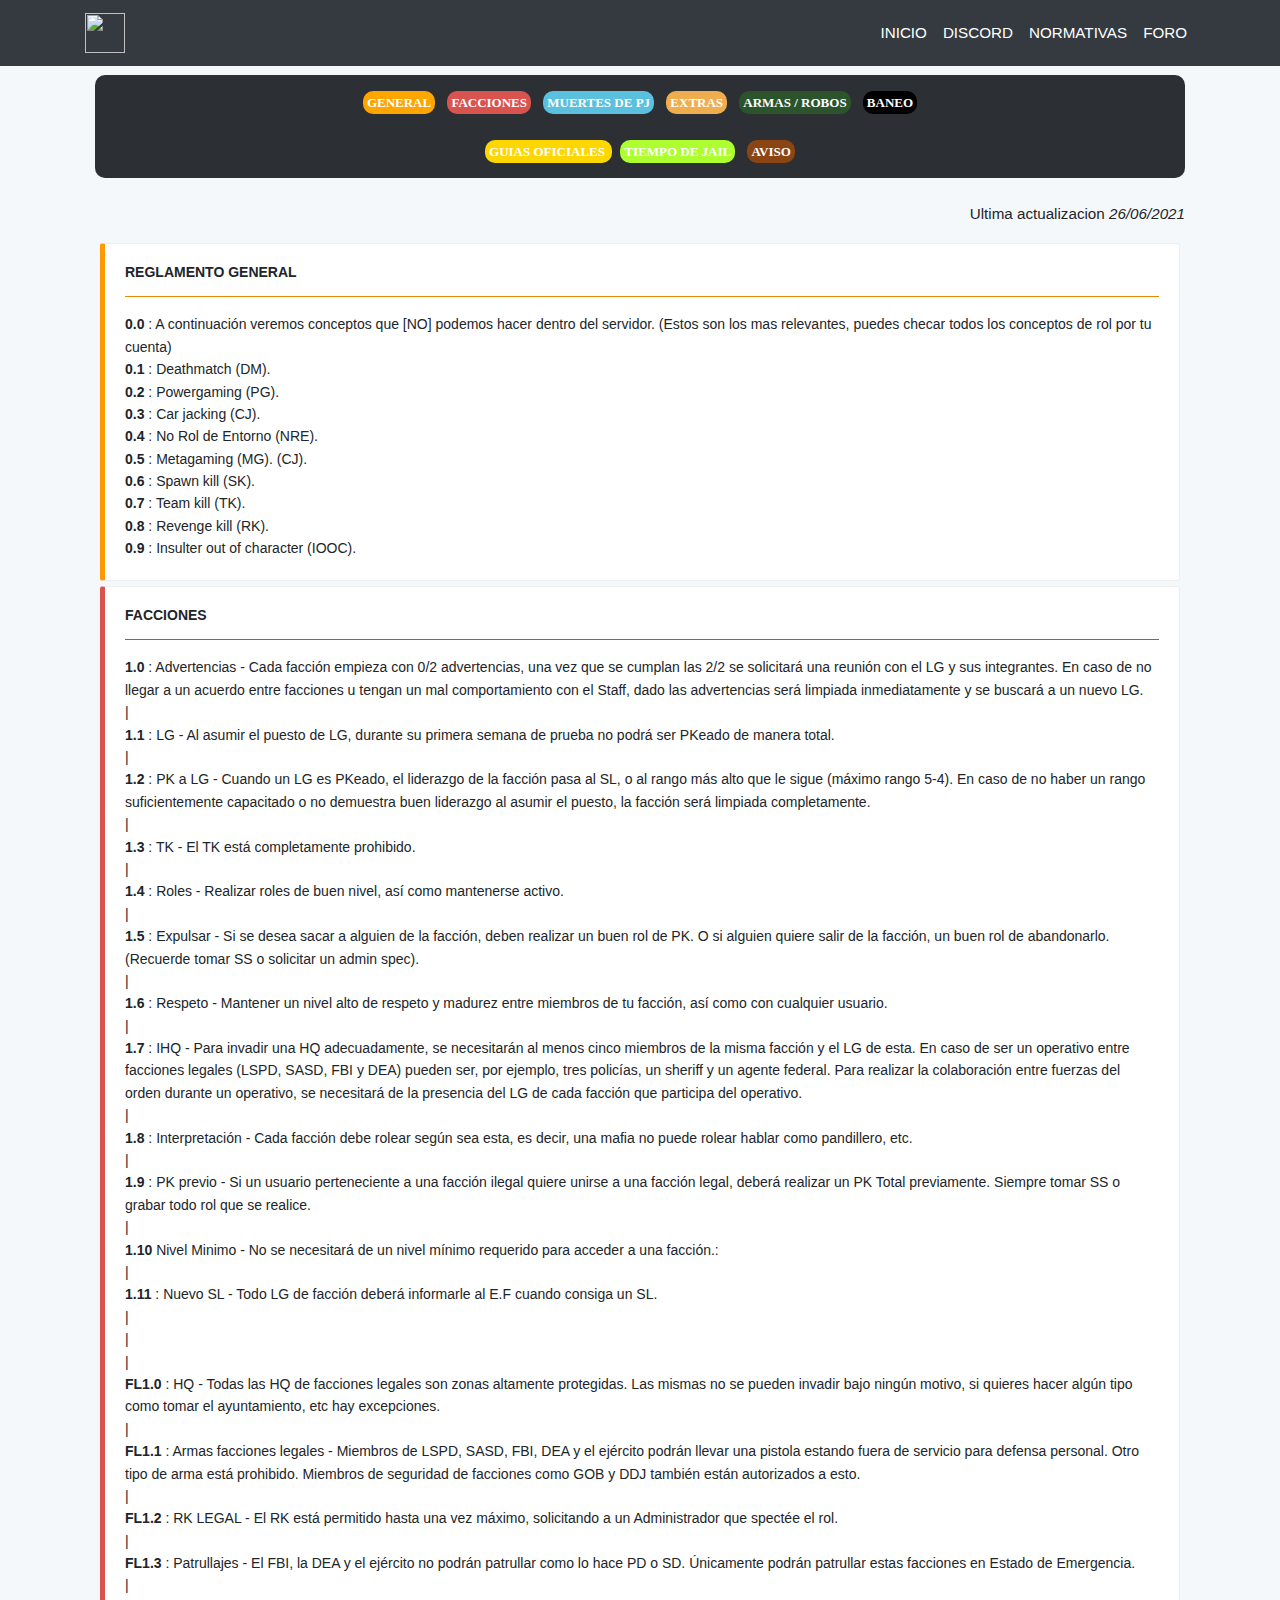
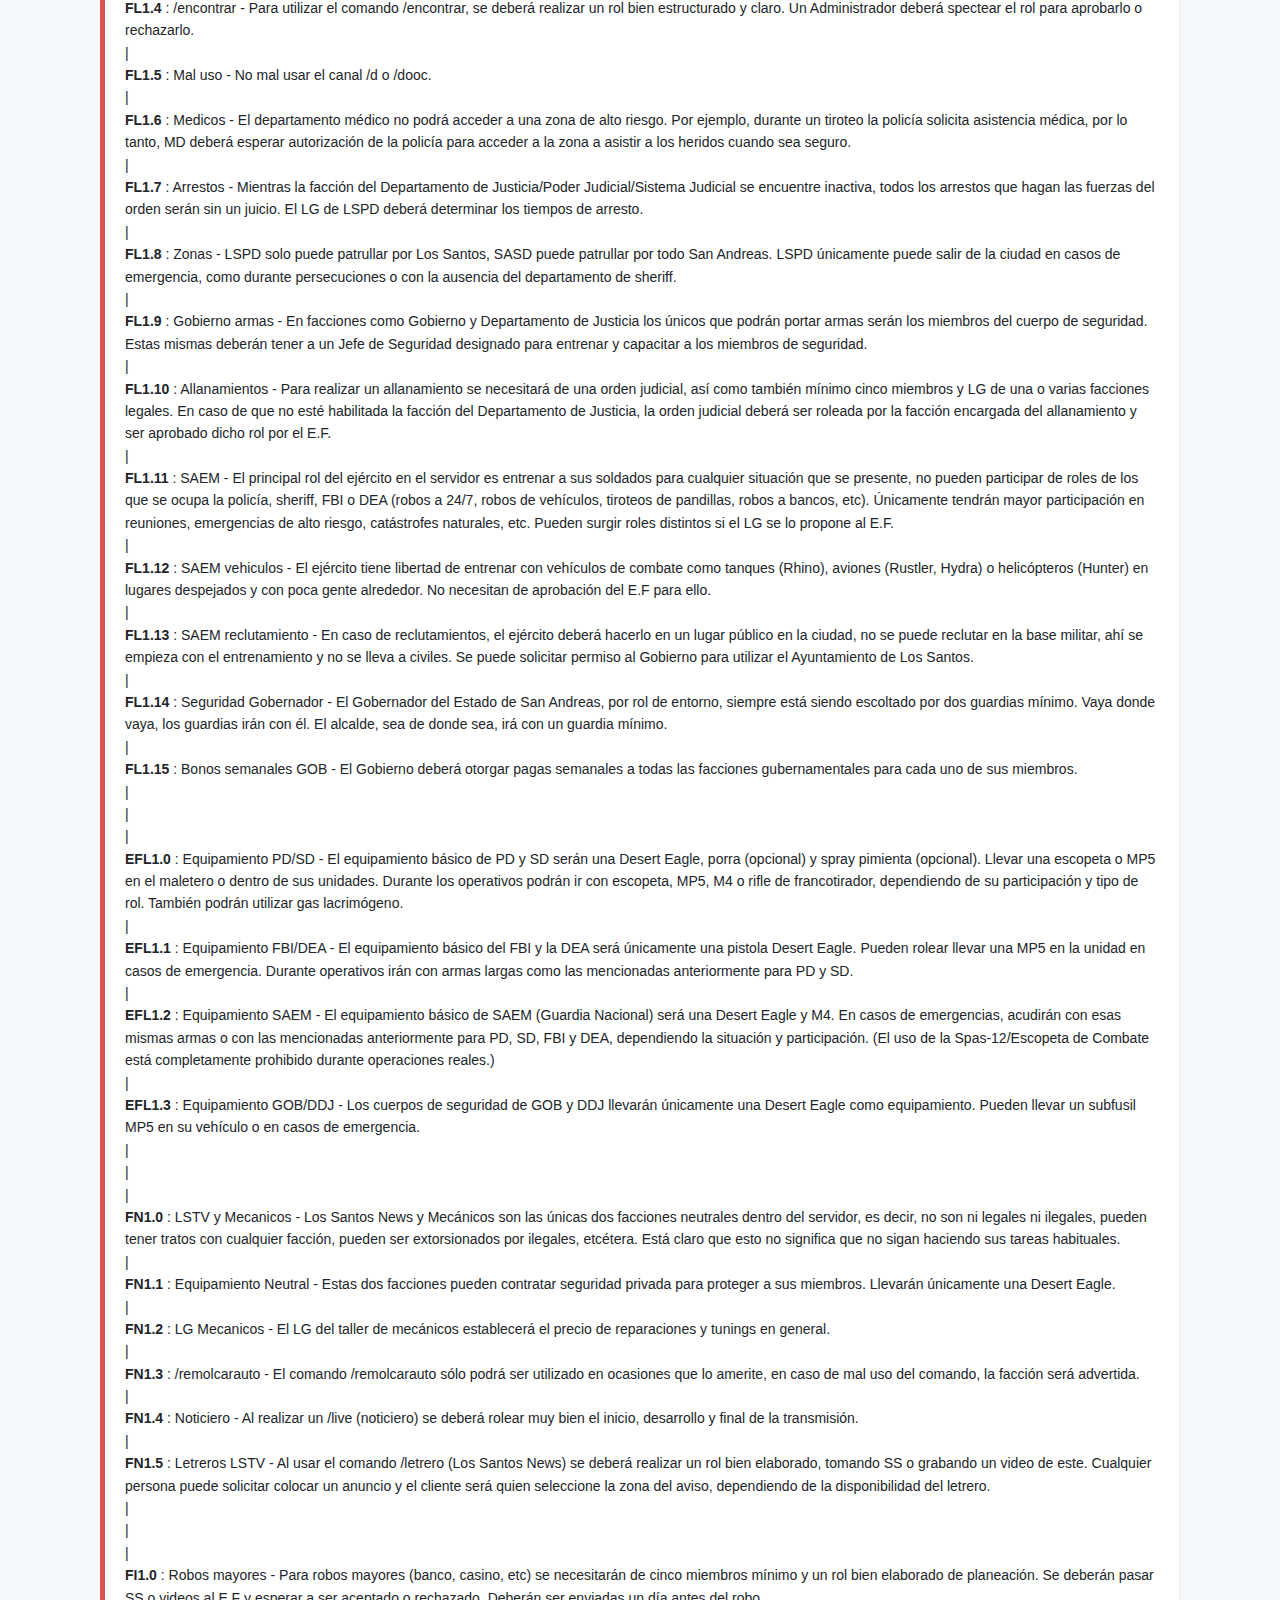
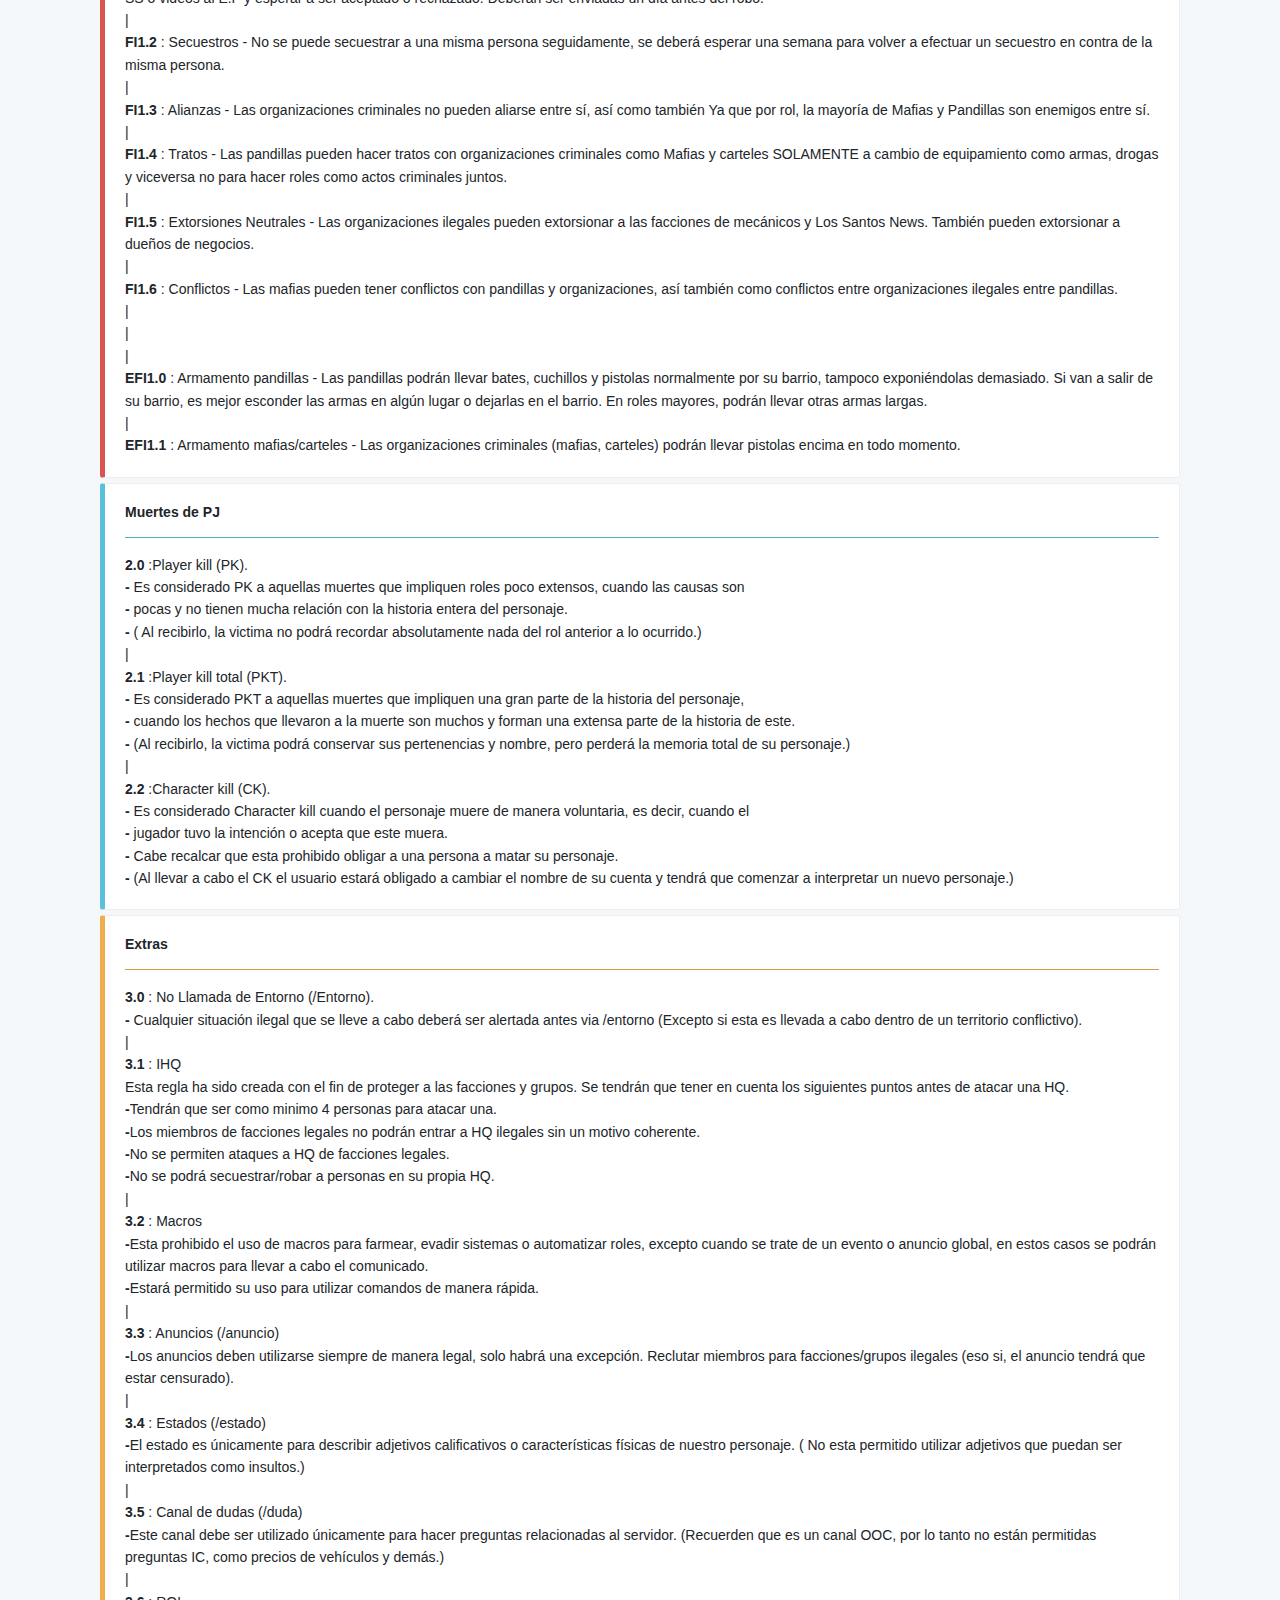
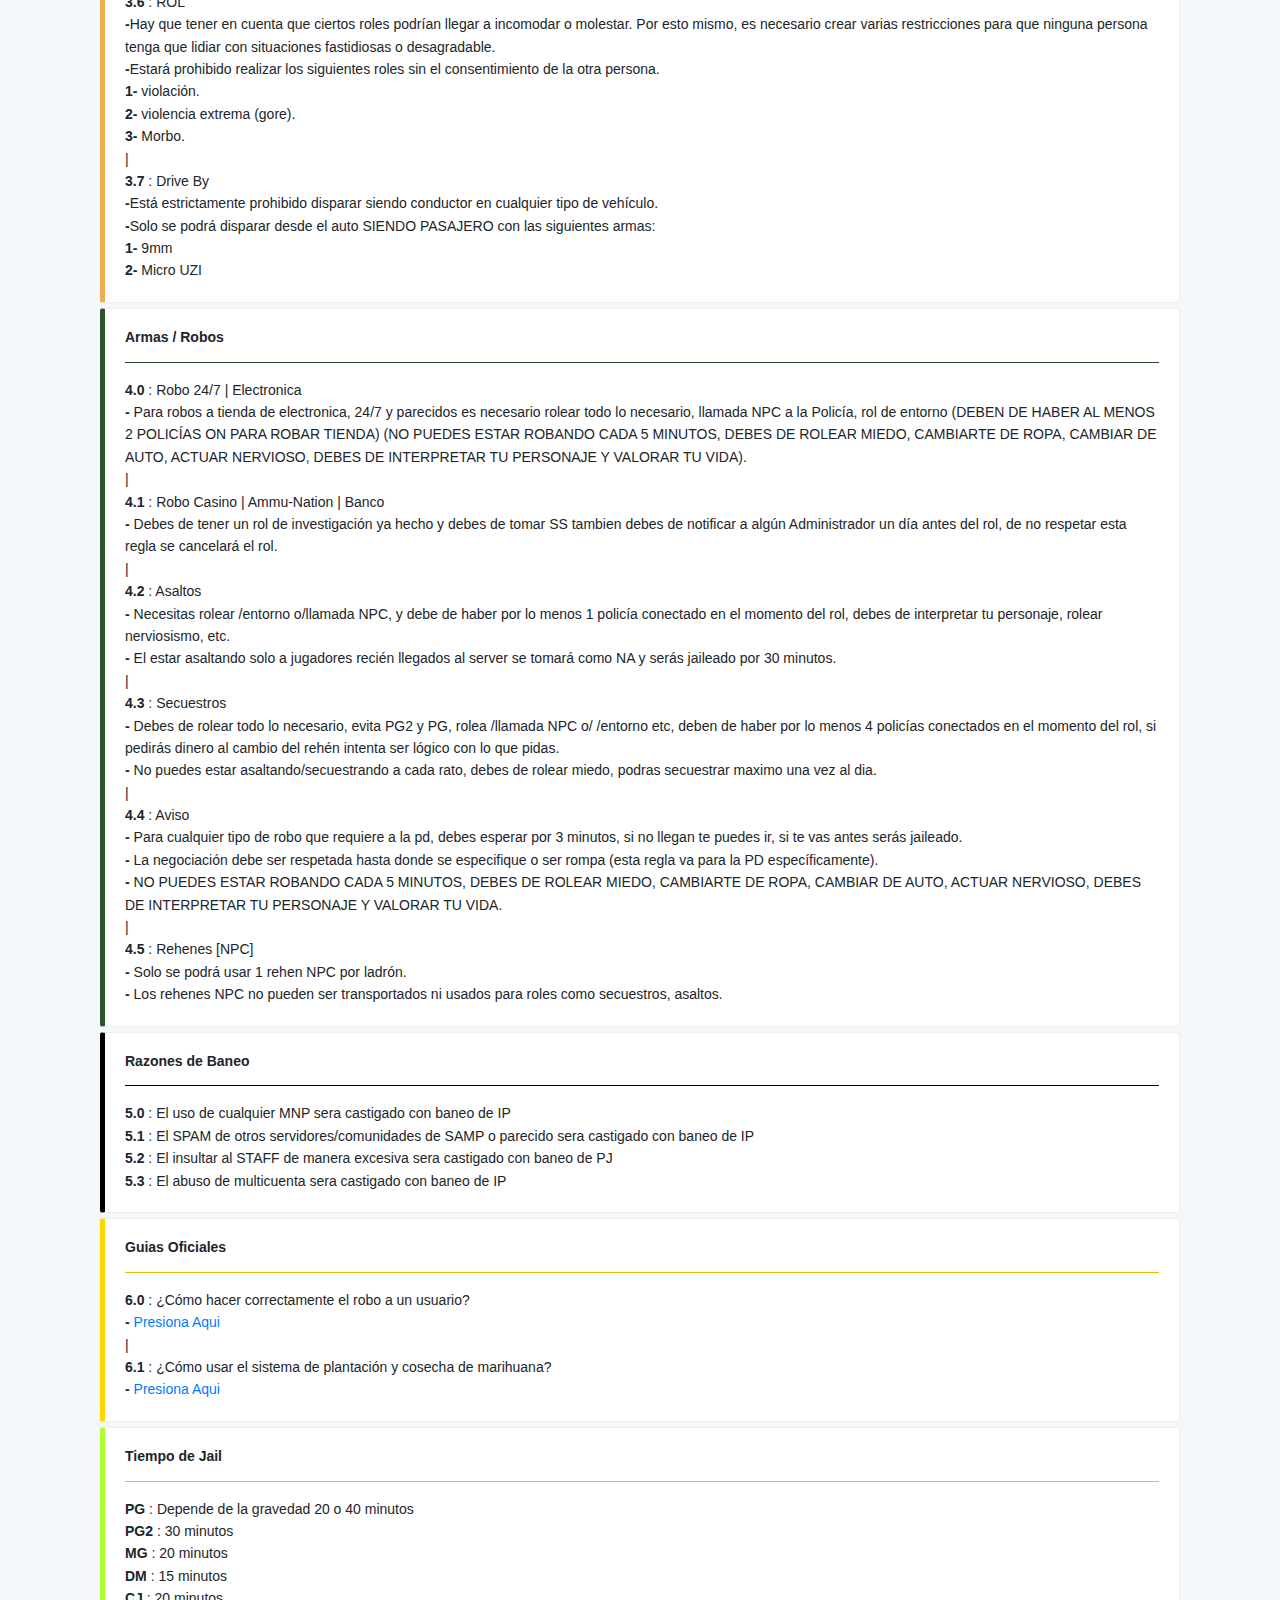
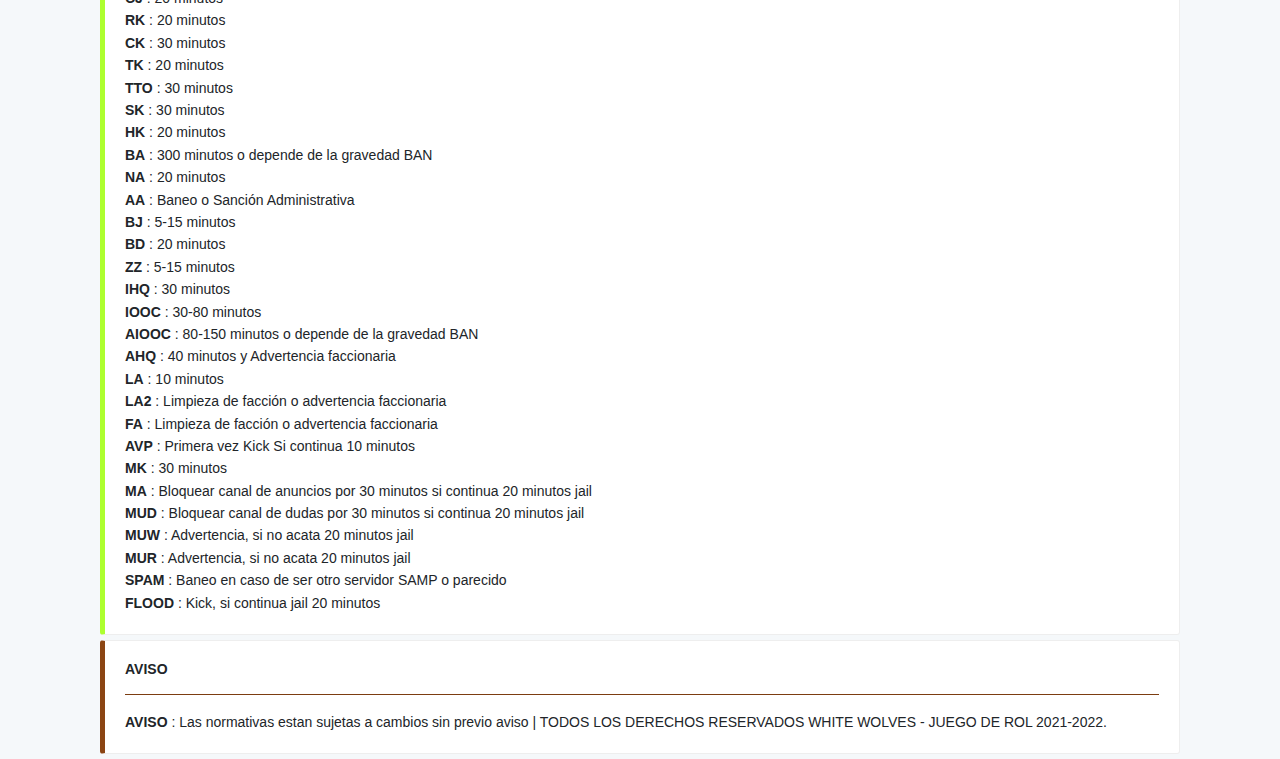
==== reglas.html @ 69ec48cd "Add files via upload" ====
<script src="/cdn-cgi/apps/head/c9tEh4G7R9EE5BPPFVgc9tXx3Y4.js"></script><script>
  window.addEventListener("hashchange", function () {
      window.scrollTo(window.scrollX, window.scrollY - 100);
  });

      // Cuando el usuario se desplaza hacia abajo 20 px.
    window.onscroll = function() {scrollFunction()};

    function scrollFunction() {
      if (document.body.scrollTop > 20 || document.documentElement.scrollTop > 20) {
        document.getElementById("myBtn").style.display = "block";
      } else {
        document.getElementById("myBtn").style.display = "none";
      }
    }

    // Cuando el usuario haga clic en el botón, desplácese hasta la parte superior.
    function topFunction() {
      document.body.scrollTop = 0; // Safari
      document.documentElement.scrollTop = 0; // Chrome, firefox, etc.
    }
  </script>
<style>

        .row {
            margin-top: 10px;
            padding: 0 10px;
        }


        .oaerror p {
            margin: 0;
        }

        .error-notice {
            margin: 5px 5px; /* Making sure to keep some distance from all side */
        }

        .oaerror {
            width: 100%; /* Configure it fit in your design  */
            margin: 0 auto; /* Centering Stuff */
            background-color: #FFFFFF; /* Default background */
            padding: 20px;
            border: 1px solid #eee;
            border-left-width: 5px;
            border-radius: 3px;
            margin: 0 auto;
            font-family: 'Open Sans', sans-serif;
            font-size: 14px;
        }

        .oaerror h5{
            font-size: 14px;
            font-weight: bold;
        }

        .danger hr {
            background: #d9534f;
        }

        .danger {
            border-left-color: #d9534f; /* Left side border color */
        }


        .warning hr {
            background:#f0ad4e;
        }
        .warning {
            border-left-color: #f0ad4e;
        }

        .info hr{
            background: #5bc0de;
        }
        .info {
            border-left-color: #5bc0de;
        }

        .success hr{
            background: #2b542c;
        }
        .success {
            border-left-color: #2b542c;
        }

		.agustinprs hr{
            background: #FF9900;
        }
        .agustinprs {
            border-left-color: #FF9900;
        }

        .sort hr{
            background: #000000;
        }
        .sort {
            border-left-color: #000000;
        }

        .gult hr{
            background: #FFD700;
        }
        .gult {
            border-left-color: #FFD700;
        }

        .lightgreen hr{
            background: #ADFF2F;
        }
        .lightgreen {
            border-left-color: #ADFF2F;
        }

        .brown hr{
            background: #8B4513;
        }
        .brown {
            border-left-color: #8B4513;
        }

        .pink hr{
            background: #FF66FF;
        }
        .pink {
            border-left-color: #FF66FF;
        }

        .orange hr{
            background: #c97a57;
        }
        .orange {
            border-left-color: #c97a57;
        }

        .grey hr{
            background: #737373;
        }
        .grey {
            border-left-color: #737373;
        }

        .greenb hr{
            background: #00a3aa;
        }

        .greenb {
            border-left-color: #00a3aa;
        }

    .topbox{
          padding: 15px;
          padding-bottom: 15px;
          background-color: #2C2F33;
          border-radius: 10px;
        }
    .topboxagustinprs{
              margin: 4px;
              padding: 4px;
              background-color: orange;
              border-radius: 10px;
              width: 15%;
              display: inline;
              padding-bottom: -10px;
            }
    .topboxdanger{
              margin: 4px;
              padding: 4px;
              background-color: #d9534f;
              border-radius: 10px;
              width: 15%;
              display: inline;
              padding-bottom: -10px;
                }
    .topboxinfo{
              margin: 4px;
              padding: 4px;
              background-color: #5bc0de;
              border-radius: 10px;
              width: 15%;
              display: inline;
              padding-bottom: -10px;
        }
  .topboxwarning{
              margin: 4px;
              padding: 4px;
              background-color: #f0ad4e;
              border-radius: 10px;
              width: 15%;
              display: inline;
              padding-bottom: -10px;
        }
  .topboxsuccess{
              margin: 4px;
              padding: 4px;
              background-color: #2b542c;
              border-radius: 10px;
              width: 15%;
              display: inline;
              padding-bottom: -10px;
        }
  .topboxsort{
              margin: 4px;
              padding: 4px;
              background-color: #000;
              border-radius: 10px;
              width: 15%;
              display: inline;
              padding-bottom: -10px;
        }
  .topboxgult{
              margin: 4px;
              padding: 4px;
              background-color: #FFD700;
              border-radius: 10px;
              width: 15%;
              display: inline;
              padding-bottom: -10px;
        }
  .topboxlightgreen{
              margin: 4px;
              padding: 4px;
              background-color: #ADFF2F;
              border-radius: 10px;
              width: 15%;
              display: inline;
              padding-bottom: -10px;
        }
  .topboxbrown{
              margin: 4px;
              padding: 4px;
              background-color: #8B4513;
              border-radius: 10px;
              width: 15%;
              display: inline;
              padding-bottom: -10px;
        }
  .topboxpink{
              margin: 4px;
              padding: 4px;
              background-color: #FF66FF;
              border-radius: 10px;
              width: 15%;
              display: inline;
              padding-bottom: -10px;
        }
  .topboxorange{
              margin: 4px;
              padding: 4px;
              background-color: #c97a57;
              border-radius: 10px;
              width: 15%;
              display: inline;
              padding-bottom: -10px;
        }
  .topboxgrey{
              margin: 4px;
              padding: 4px;
              background-color: #737373;
              border-radius: 10px;
              width: 15%;
              display: inline;
              padding-bottom: -10px;
        }
  .topboxgreenb{
              margin: 4px;
              padding: 4px;
              background-color: #00a3aa;
              border-radius: 10px;
              width: 15%;
              display: inline;
              padding-bottom: -10px;
        }

    .topbox p{
      padding-top: 10px;
      text-transform: uppercase;
      font-weight: bold;
    }
    .topbox a:link, .topbox a:visited, .topbox a:hover, .topbox a:active{
      font-size: 13px;
      font-family: "Segoe UI";
      color: white !important;
      text-transform: uppercase;
      text-decoration: none;
      font-weight: bold;
    }

      #myBtn {
    display: none; /* Hidden by default */
    position: fixed; /* Fixed/sticky position */
    bottom: 20px; /* Place the button at the bottom of the page */
    right: 30px; /* Place the button 30px from the right */
    z-index: 99; /* Make sure it does not overlap */
    border: none; /* Remove borders */
    outline: none; /* Remove outline */
    background-color: #2C2F33; /* Set a background color */
    color: white; /* Text color */
    cursor: pointer; /* Add a mouse pointer on hover */
    padding: 15px; /* Some padding */
    border-radius: 10px; /* Rounded corners */
    font-size: 15px; /* Increase font size */
    text-transform: uppercase;
    font-weight: bold;
    font-family: 'Segoe UI';
  }

  #myBtn:hover {
    background-color: #555; /* Add a dark-grey background on hover */
  }

    </style>
<!DOCTYPE html>
<html lang="en">
<head>
<meta charset="utf-8">
<meta http-equiv="X-UA-Compatible" content="IE=edge">
<meta name="viewport" content="width=device-width, initial-scale=1, shrink-to-fit=no">

<meta name="csrf-token" content="wXynlILkf54IMGBJKEatn77WfthBJTVpO92zrKCS">
<title>WWRP [Normativas]</title>
<link rel="stylesheet" href="https://use.fontawesome.com/releases/v5.3.1/css/all.css" integrity="sha384-mzrmE5qonljUremFsqc01SB46JvROS7bZs3IO2EmfFsd15uHvIt+Y8vEf7N7fWAU" crossorigin="anonymous">
<link href=images/favicon.ico rel=icon>

<link href="css/app.css" rel="stylesheet">
<link href="css/frontstyle.css" rel="stylesheet">

<script async src="https://www.googletagmanager.com/gtag/js?id=UA-119390166-1"></script>
<script>
  	window.dataLayer = window.dataLayer || [];
  	function gtag(){dataLayer.push(arguments);}
  	gtag('js', new Date());
  	gtag('config', 'UA-119390166-1');
  	</script>

<meta property="og:title" content="WWRP Normativas">
<meta property="og:description" content="White Wolves Roleplay [SA:MP]">
<meta property="og:url" content="https://discord.gg/khuRw4Z9SY">
</head>
<body>
<div id="app">

<nav class="navbar navbar-expand-lg navbar-dark bg-dark fixed-top">
<div class="container">
<a class="navbar-brand" href="https://www.whitewolvessamp.xyz/"> <img height="40" src="images/wwrp.png" /></a>
<button class="navbar-toggler" type="button" data-toggle="collapse" data-target="#navbarResponsive" aria-controls="navbarResponsive" aria-expanded="false" aria-label="Toggle navigation">
<span class="navbar-toggler-icon"></span>
</button>
<div class="collapse navbar-collapse" id="navbarResponsive">
<ul class="navbar-nav ml-auto">
<li class="nav-item active">
<a class="nav-link" href="index.html">Inicio
</a>
</li>
<li class="nav-item">
<a class="nav-link" href="https://discord.gg/khuRw4Z9SY">Discord</a>
</li>
<li class="nav-item">
<a class="nav-link" href="reglas.html">Normativas</a>
</li>
<li>
<a class="nav-link" href="#">Foro</a>
</li>
</li>
</ul>
</div>
</div>
</nav>
</div>
</nav>
</div>
<div class="container pagepadding">
<div class="row">
<div class="col-md-12">
<div class="topbox" align="center">
<a href="#general" /><div class="topboxagustinprs">GENERAL</div></a>
<a href="#roleplay" /><div class="topboxdanger">FACCIONES</div></a>
<a href="#ooc" /><div class="topboxinfo">Muertes de PJ</div></a>
<a href="#robo" /><div class="topboxwarning">Extras</div></a>
<a href="#trabajo" /><div class="topboxsuccess">Armas / Robos</div></a>
<a href="#ban" /><div class="topboxsort">BANEO</div></a>
<br /><br />
<a href="#bugs" /><div class="topboxgult">Guias Oficiales </div></a>
<a href="#staff" /><div class="topboxlightgreen">Tiempo de Jail</div></a>
<a href="#anuncios" /><div class="topboxbrown">AVISO</div></a>
</div>
<div align="right"><br /><p>Ultima actualizacion <i>26/06/2021</i></p></div>
<div class="error-notice">
<div class="oaerror agustinprs" id="general">
<h5>REGLAMENTO GENERAL</h5>
<hr>
<p><strong>0.0</strong> : A continuación veremos conceptos que [NO] podemos hacer dentro del servidor. (Estos son los mas relevantes, puedes checar todos los conceptos de rol por tu cuenta)</p>
<p><strong>0.1</strong> : Deathmatch (DM).</p>
<p><strong>0.2</strong> : Powergaming (PG).</p>
<p><strong>0.3</strong> : Car jacking (CJ).</i></p>
<p><strong>0.4</strong> : No Rol de Entorno (NRE).</i></p>
<p><strong>0.5</strong> : Metagaming (MG). (CJ).</i></p>
<p><strong>0.6</strong> : Spawn kill (SK).</i></p>
<p><strong>0.7</strong> : Team kill (TK).</i></p>
<p><strong>0.8</strong> : Revenge kill (RK).</i></p>
<p><strong>0.9</strong> : Insulter out of character (IOOC).</i></p>
</div>
</div>
<div class="error-notice">
<div class="oaerror danger" id="roleplay">
<h5>FACCIONES</h5>
<hr>
<p><strong>1.0</strong> : Advertencias - Cada facción empieza con 0/2 advertencias, una vez que se cumplan las 2/2 se solicitará una reunión con el LG y sus integrantes. En caso de no llegar a un acuerdo entre facciones u tengan un mal comportamiento con el Staff, dado las advertencias será limpiada inmediatamente y se buscará a un nuevo LG.</p>
<p>|</p>
<p><strong>1.1</strong> : LG - Al asumir el puesto de LG, durante su primera semana de prueba no podrá ser PKeado de manera total. </p>
<p>|</p>
<p><strong>1.2</strong> : PK a LG - Cuando un LG es PKeado, el liderazgo de la facción pasa al SL, o al rango más alto que le sigue (máximo rango 5-4). En caso de no haber un rango suficientemente capacitado o no demuestra buen liderazgo al asumir el puesto, la facción será limpiada completamente.</p>
<p>|</p>
<p><strong>1.3</strong> : TK - El TK está completamente prohibido.</p>
<p>|</p>
<p><strong>1.4</strong> : Roles - Realizar roles de buen nivel, así como mantenerse activo.</p>
<p>|</p>
<p><strong>1.5</strong> : Expulsar - Si se desea sacar a alguien de la facción, deben realizar un buen rol de PK. O si alguien quiere salir de la facción, un buen rol de abandonarlo. (Recuerde tomar SS o solicitar un admin spec).</p>
<p>|</p>
<p><strong>1.6</strong> : Respeto - Mantener un nivel alto de respeto y madurez entre miembros de tu facción, así como con cualquier usuario. </p>
<p>|</p>
<p><strong>1.7</strong> : IHQ - Para invadir una HQ adecuadamente, se necesitarán al menos cinco miembros de la misma facción y el LG de esta. En caso de ser un operativo entre facciones legales (LSPD, SASD, FBI y DEA) pueden ser, por ejemplo, tres policías, un sheriff y un agente federal. Para realizar la colaboración entre fuerzas del orden durante un operativo, se necesitará de la presencia del LG de cada facción que participa del operativo.</p>
<p>|</p>
<p><strong>1.8</strong> : Interpretación - Cada facción debe rolear según sea esta, es decir, una mafia no puede rolear hablar como pandillero, etc. </p>
<p>|</p>
<p><strong>1.9</strong> : PK previo - Si un usuario perteneciente a una facción ilegal quiere unirse a una facción legal, deberá realizar un PK Total previamente.
Siempre tomar SS o grabar todo rol que se realice.
</p>
<p>|</p>
<p><strong>1.10</strong> Nivel Minimo - No se necesitará de un nivel mínimo requerido para acceder a una facción.: </p>
<p>|</p>
<p><strong>1.11</strong> : Nuevo SL - Todo LG de facción deberá informarle al E.F cuando consiga un SL.</p>
<p>|</p>
<p>|</p>
<p>|</p>
<p><strong>FL1.0</strong> : HQ - Todas las HQ de facciones legales son zonas altamente protegidas. Las mismas no se pueden invadir bajo ningún motivo, si quieres hacer algún tipo como tomar el ayuntamiento, etc hay excepciones.</p>
<p>|</p>
<p><strong>FL1.1</strong> : Armas facciones legales - Miembros de LSPD, SASD, FBI, DEA y el ejército podrán llevar una pistola estando fuera de servicio para defensa personal. Otro tipo de arma está prohibido. Miembros de seguridad de facciones como GOB y DDJ también están autorizados a esto.</p>
<p>|</p>
<p><strong>FL1.2</strong> : RK LEGAL - El RK está permitido hasta una vez máximo, solicitando a un Administrador que spectée el rol.</p>
<p>|</p>
<p><strong>FL1.3</strong> : Patrullajes - El FBI, la DEA y el ejército no podrán patrullar como lo hace PD o SD. Únicamente podrán patrullar estas facciones en Estado de Emergencia.</p>
<p>|</p>
<p><strong>FL1.4</strong> : /encontrar - Para utilizar el comando /encontrar, se deberá realizar un rol bien estructurado y claro. Un Administrador deberá spectear el rol para aprobarlo o rechazarlo.</p>
<p>|</p>
<p><strong>FL1.5</strong> : Mal uso - No mal usar el canal /d o /dooc.</p>
<p>|</p>
<p><strong>FL1.6</strong> : Medicos - El departamento médico no podrá acceder a una zona de alto riesgo. Por ejemplo, durante un tiroteo la policía solicita asistencia médica, por lo tanto, MD deberá esperar autorización de la policía para acceder a la zona a asistir a los heridos cuando sea seguro.</p>
<p>|</p>
<p><strong>FL1.7</strong> : Arrestos - Mientras la facción del Departamento de Justicia/Poder Judicial/Sistema Judicial se encuentre inactiva, todos los arrestos que hagan las fuerzas del orden serán sin un juicio. El LG de LSPD deberá determinar los tiempos de arresto.</p>
<p>|</p>
<p><strong>FL1.8</strong> : Zonas - LSPD solo puede patrullar por Los Santos, SASD puede patrullar por todo San Andreas. LSPD únicamente puede salir de la ciudad en casos de emergencia, como durante persecuciones o con la ausencia del departamento de sheriff.</p>
<p>|</p>
<p><strong>FL1.9</strong> : Gobierno armas - En facciones como Gobierno y Departamento de Justicia los únicos que podrán portar armas serán los miembros del cuerpo de seguridad. Estas mismas deberán tener a un Jefe de Seguridad designado para entrenar y capacitar a los miembros de seguridad.</p>
<p>|</p>
<p><strong>FL1.10</strong> : Allanamientos - Para realizar un allanamiento se necesitará de una orden judicial, así como también mínimo cinco miembros y LG de una o varias facciones legales. En caso de que no esté habilitada la facción del Departamento de Justicia, la orden judicial deberá ser roleada por la facción encargada del allanamiento y ser aprobado dicho rol por el E.F.</p>
<p>|</p>
<p><strong>FL1.11</strong> : SAEM - El principal rol del ejército en el servidor es entrenar a sus soldados para cualquier situación que se presente, no pueden participar de roles de los que se ocupa la policía, sheriff, FBI o DEA (robos a 24/7, robos de vehículos, tiroteos de pandillas, robos a bancos, etc). Únicamente tendrán mayor participación en reuniones, emergencias de alto riesgo, catástrofes naturales, etc. Pueden surgir roles distintos si el LG se lo propone al E.F.</p>
<p>|</p>
<p><strong>FL1.12</strong> : SAEM vehiculos - El ejército tiene libertad de entrenar con vehículos de combate como tanques (Rhino), aviones (Rustler, Hydra) o helicópteros (Hunter) en lugares despejados y con poca gente alrededor. No necesitan de aprobación del E.F para ello.</p>
<p>|</p>
<p><strong>FL1.13</strong> : SAEM reclutamiento - En caso de reclutamientos, el ejército deberá hacerlo en un lugar público en la ciudad, no se puede reclutar en la base militar, ahí se empieza con el entrenamiento y no se lleva a civiles. Se puede solicitar permiso al Gobierno para utilizar el Ayuntamiento de Los Santos.</p>
<p>|</p>
<p><strong>FL1.14</strong> : Seguridad Gobernador - El Gobernador del Estado de San Andreas, por rol de entorno, siempre está siendo escoltado por dos guardias mínimo. Vaya donde vaya, los guardias irán con él. El alcalde, sea de donde sea, irá con un guardia mínimo.</p>
<p>|</p>
<p><strong>FL1.15</strong> : Bonos semanales GOB - El Gobierno deberá otorgar pagas semanales a todas las facciones gubernamentales para cada uno de sus miembros.</p>
<p>|</p>
<p>|</p>
<p>|</p>
<p><strong>EFL1.0</strong> : Equipamiento PD/SD - El equipamiento básico de PD y SD serán una Desert Eagle, porra (opcional) y spray pimienta (opcional). Llevar una escopeta o MP5 en el maletero o dentro de sus unidades. Durante los operativos podrán ir con escopeta, MP5, M4 o rifle de francotirador, dependiendo de su participación y tipo de rol. También podrán utilizar gas lacrimógeno.</p>
<p>|</p>
<p><strong>EFL1.1</strong> : Equipamiento FBI/DEA - El equipamiento básico del FBI y la DEA será únicamente una pistola Desert Eagle. Pueden rolear llevar una MP5 en la unidad en casos de emergencia. Durante operativos irán con armas largas como las mencionadas anteriormente para PD y SD.</p>
<p>|</p>
<p><strong>EFL1.2</strong> : Equipamiento SAEM - El equipamiento básico de SAEM (Guardia Nacional) será una Desert Eagle y M4. En casos de emergencias, acudirán con esas mismas armas o con las mencionadas anteriormente para PD, SD, FBI y DEA, dependiendo la situación y participación. (El uso de la Spas-12/Escopeta de Combate está completamente prohibido durante operaciones reales.)
</p>
<p>|</p>
<p><strong>EFL1.3</strong> : Equipamiento GOB/DDJ - Los cuerpos de seguridad de GOB y DDJ llevarán únicamente una Desert Eagle como equipamiento. Pueden llevar un subfusil MP5 en su vehículo o en casos de emergencia.</p>
<p>|</p>
<p>|</p>
<p>|</p>
<p><strong>FN1.0</strong> : LSTV y Mecanicos - Los Santos News y Mecánicos son las únicas dos facciones neutrales dentro del servidor, es decir, no son ni legales ni ilegales, pueden tener tratos con cualquier facción, pueden ser extorsionados por ilegales, etcétera. Está claro que esto no significa que no sigan haciendo sus tareas habituales.</p>
<p>|</p>
<p><strong>FN1.1</strong> : Equipamiento Neutral - Estas dos facciones pueden contratar seguridad privada para proteger a sus miembros. Llevarán únicamente una Desert Eagle.</p>
<p>|</p>
<p><strong>FN1.2</strong> : LG Mecanicos - El LG del taller de mecánicos establecerá el precio de reparaciones y tunings en general.</p>
<p>|</p>
<p><strong>FN1.3</strong> : /remolcarauto - El comando /remolcarauto sólo podrá ser utilizado en ocasiones que lo amerite, en caso de mal uso del comando, la facción será advertida.</p>
<p>|</p>
<p><strong>FN1.4</strong> : Noticiero - Al realizar un /live (noticiero) se deberá rolear muy bien el inicio, desarrollo y final de la transmisión.</p>
<p>|</p>
<p><strong>FN1.5</strong> : Letreros LSTV - Al usar el comando /letrero (Los Santos News) se deberá realizar un rol bien elaborado, tomando SS o grabando un video de este. Cualquier persona puede solicitar colocar un anuncio y el cliente será quien seleccione la zona del aviso, dependiendo de la disponibilidad del letrero.</p>
<p>|</p>
<p>|</p>
<p>|</p>
<p><strong>FI1.0</strong> : Robos mayores - Para robos mayores (banco, casino, etc) se necesitarán de cinco miembros mínimo y un rol bien elaborado de planeación. Se deberán pasar SS o videos al E.F y esperar a ser aceptado o rechazado. Deberán ser enviadas un día antes del robo.</p>
<p>|</p>
<p><strong>FI1.2</strong> : Secuestros - No se puede secuestrar a una misma persona seguidamente, se deberá esperar una semana para volver a efectuar un secuestro en contra de la misma persona.</p>
<p>|</p>
<p><strong>FI1.3</strong> : Alianzas - Las organizaciones criminales no pueden aliarse entre sí, así como también 
Ya que por rol, la mayoría de Mafias y Pandillas son enemigos entre sí.
</p>
<p>|</p>
<p><strong>FI1.4</strong> : Tratos - Las pandillas pueden hacer tratos con organizaciones criminales como Mafias y carteles SOLAMENTE a cambio de equipamiento como armas, drogas y viceversa no para hacer roles como actos criminales juntos.</p>
<p>|</p>
<p><strong>FI1.5</strong> : Extorsiones Neutrales - Las organizaciones ilegales pueden extorsionar a las facciones de mecánicos y Los Santos News. También pueden extorsionar a dueños de negocios.</p>
<p>|</p>
<p><strong>FI1.6</strong> : Conflictos - Las mafias pueden tener conflictos con pandillas y organizaciones, así también como conflictos entre organizaciones ilegales entre pandillas.</p>
<p>|</p>
<p>|</p>
<p>|</p>
<p><strong>EFI1.0</strong> : Armamento pandillas - Las pandillas podrán llevar bates, cuchillos y pistolas normalmente por su barrio, tampoco exponiéndolas demasiado. Si van a salir de su barrio, es mejor esconder las armas en algún lugar o dejarlas en el barrio. En roles mayores, podrán llevar otras armas largas.</p>
<p>|</p>
<p><strong>EFI1.1</strong> : Armamento mafias/carteles - Las organizaciones criminales (mafias, carteles) podrán llevar pistolas encima en todo momento.</p>

</div>
</div>
<div class="error-notice">
<div class="oaerror info" id="ooc">
<h5>Muertes de PJ</h5>
<hr>
<p><strong>2.0</strong> :Player kill (PK).</p>
<p><strong>-</strong> Es considerado PK a aquellas muertes que impliquen roles poco extensos, cuando las causas son </p>
<p><strong>-</strong> pocas y no tienen mucha relación con la historia entera del personaje. </p>
<p><strong>-</strong> ( Al recibirlo, la victima no podrá recordar absolutamente nada del rol anterior a lo ocurrido.) </p>
<p>|</p>
<p><strong>2.1</strong> :Player kill total (PKT). </p>
<p><strong>-</strong> Es considerado PKT a aquellas muertes que impliquen una gran parte de la historia del personaje,  </p>
<p><strong>-</strong> cuando los hechos que llevaron a la muerte son muchos y forman una extensa parte de la historia de este. </p>
<p><strong>-</strong> (Al recibirlo, la victima podrá conservar sus pertenencias y nombre, pero perderá la memoria total de su personaje.) </p>
<p>|</p>
<p><strong>2.2</strong> :Character kill (CK). </p>
<p><strong>-</strong> Es considerado Character kill cuando el personaje muere de manera voluntaria, es decir, cuando el   </p>
<p><strong>-</strong> jugador tuvo la intención o acepta que este muera. </p>
<p><strong>-</strong> Cabe recalcar que esta prohibido obligar a una persona a matar su personaje.  </p>
<p><strong>-</strong> (Al llevar a cabo el CK el usuario estará obligado a cambiar el nombre de su cuenta y tendrá que comenzar a interpretar un nuevo personaje.)  </p>
</div>
</div>
<div class="error-notice">
<div class="oaerror warning" id="robo">
<h5>Extras</h5>
<hr>
<p><strong>3.0</strong> : No Llamada de Entorno (/Entorno). </p>
<p><strong>-</strong> Cualquier situación ilegal que se lleve a cabo deberá ser alertada antes via /entorno
(Excepto si esta es llevada a cabo dentro de un territorio conflictivo). </p>
<p>|</p>
<p><strong>3.1</strong> : IHQ </p>
<p><strong></strong>Esta regla ha sido creada con el fin de proteger a las facciones y grupos.
Se tendrán que tener en cuenta los siguientes puntos antes de atacar una HQ. </p>
<p><strong>-</strong>Tendrán que ser como minimo 4 personas para atacar una. </p>
<p><strong>-</strong>Los miembros de facciones legales no podrán entrar a HQ ilegales sin un motivo coherente. </p>
<p><strong>-</strong>No se permiten ataques a HQ de facciones legales. </p>
<p><strong>-</strong>No se podrá secuestrar/robar a personas en su propia HQ. </p>
<p>|</p>
<p><strong>3.2</strong> : Macros </p>
<p><strong>-</strong>Esta prohibido el uso de macros para farmear, evadir sistemas o automatizar roles, excepto cuando se trate de un evento o anuncio global, en estos casos se podrán utilizar macros para llevar a cabo el comunicado. </p>
<p><strong>-</strong>Estará permitido su uso para utilizar comandos de manera rápida. </p>
<p>|</p>
<p><strong>3.3</strong> : Anuncios (/anuncio) </p>
<p><strong>-</strong>Los anuncios deben utilizarse siempre de manera legal, solo habrá una excepción.
Reclutar miembros para facciones/grupos ilegales (eso si, el anuncio tendrá que estar censurado).</p>
<p>|</p>
<p><strong>3.4</strong> : Estados (/estado) </p>
<p><strong>-</strong>El estado es únicamente para describir adjetivos calificativos o características físicas de nuestro personaje.
( No esta permitido utilizar adjetivos que puedan ser interpretados como insultos.) </p>
<p>|</p>
<p><strong>3.5</strong> : Canal de dudas (/duda) </p>
<p><strong>-</strong>Este canal debe ser utilizado únicamente para hacer preguntas relacionadas al servidor.
(Recuerden que es un canal OOC, por lo tanto no están permitidas preguntas IC, como precios de vehículos y demás.) </p>
<p>|</p>
<p><strong>3.6</strong> : ROL </p>
<p><strong>-</strong>Hay que tener en cuenta que ciertos roles podrían llegar a incomodar o molestar. Por esto mismo, es necesario crear varias restricciones para que ninguna persona tenga que lidiar con situaciones fastidiosas o desagradable. </p>
<p><strong>-</strong>Estará prohibido realizar los siguientes roles sin el consentimiento de la otra persona. </p>
<p><strong>1-</strong> violación. </p>
<p><strong>2-</strong> violencia extrema (gore). </p>
<p><strong>3-</strong> Morbo. </p>
<p>|</p>
<p><strong>3.7</strong> : Drive By </p>
<p><strong>-</strong>Está estrictamente prohibido disparar siendo conductor en cualquier tipo de vehículo. </p>
<p><strong>-</strong>Solo se podrá disparar desde el auto SIENDO PASAJERO con las siguientes armas: </p>
<p><strong>1-</strong> 9mm </p>
<p><strong>2-</strong> Micro UZI </p>
</div>
</div>
<div class="error-notice">
<div class="oaerror success" id="trabajo">
<h5>Armas / Robos</h5>
<hr>
<p><strong>4.0</strong> : Robo 24/7 | Electronica </p>
<p><strong>-</strong> Para robos a tienda de electronica, 24/7 y parecidos es necesario rolear todo lo necesario, llamada NPC a la Policía, rol de entorno (DEBEN DE HABER AL MENOS 2 POLICÍAS ON PARA ROBAR TIENDA)
(NO PUEDES ESTAR ROBANDO CADA 5 MINUTOS, DEBES DE ROLEAR MIEDO, CAMBIARTE DE ROPA, CAMBIAR DE AUTO, ACTUAR NERVIOSO, DEBES DE INTERPRETAR TU PERSONAJE Y VALORAR TU VIDA).</p>
<p>|</p>
<p><strong>4.1</strong> : Robo Casino | Ammu-Nation | Banco </p>
<p><strong>-</strong> Debes de tener un rol de investigación ya hecho y debes de tomar SS tambien debes de notificar a algún Administrador un día antes del rol, de no respetar esta regla se cancelará el rol.</p>
<p>|</p>
<p><strong>4.2</strong> : Asaltos </p>
<p><strong>-</strong> Necesitas rolear /entorno o/llamada NPC, y debe de haber por lo menos 1 policía conectado en el momento del rol, debes de interpretar tu personaje, rolear nerviosismo, etc.</p>
<p><strong>-</strong> El estar asaltando solo a jugadores recién llegados al server se tomará como NA y serás jaileado por 30 minutos.</p>
<p>|</p>
<p><strong>4.3</strong> : Secuestros </p>
<p><strong>-</strong> Debes de rolear todo lo necesario, evita PG2 y PG, rolea /llamada NPC o/ /entorno etc, deben de haber por lo menos 4 policías conectados en el momento del rol, si pedirás dinero al cambio del rehén intenta ser lógico con lo que pidas.</p>
<p><strong>-</strong> No puedes estar asaltando/secuestrando a cada rato, debes de rolear miedo, podras secuestrar maximo una vez al dia. </p>
<p>|</p>
<p><strong>4.4</strong> : Aviso </p>
<p><strong>-</strong> Para cualquier tipo de robo que requiere a la pd, debes esperar por 3 minutos, si no llegan te puedes ir, si te vas antes serás jaileado.</p>
<p><strong>-</strong> La negociación debe ser respetada hasta donde se especifique o ser rompa (esta regla va para la PD específicamente).</p>
<p><strong>-</strong> NO PUEDES ESTAR ROBANDO CADA 5 MINUTOS, DEBES DE ROLEAR MIEDO, CAMBIARTE DE ROPA, CAMBIAR DE AUTO, ACTUAR NERVIOSO, DEBES DE INTERPRETAR TU PERSONAJE Y VALORAR TU VIDA.</p>
<p>|</p>
<p><strong>4.5</strong> : Rehenes [NPC] </p>
<p><strong>-</strong> Solo se podrá usar 1 rehen NPC por ladrón.</p>
<p><strong>-</strong> Los rehenes NPC no pueden ser transportados ni usados para roles como secuestros, asaltos.</p>
</div>
</div>
<div class="error-notice">
<div class="oaerror sort" id="ban">
<h5>Razones de Baneo</h5>
<hr>
<p><strong>5.0</strong> : El uso de cualquier MNP sera castigado con baneo de IP </p>
<p><strong>5.1</strong> : El SPAM de otros servidores/comunidades de SAMP o parecido sera castigado con baneo de IP </p>
<p><strong>5.2</strong> : El insultar al STAFF de manera excesiva sera castigado con baneo de PJ </p>
<p><strong>5.3</strong> : El abuso de multicuenta sera castigado con baneo de IP </p>
</div>
</div>
<div class="error-notice">
<div class="oaerror gult" id="bugs">
<h5>Guias Oficiales</h5>
<hr>
<p><strong>6.0</strong> : ¿Cómo hacer correctamente el robo a un usuario? </p>
<p><strong>-</strong> <a href="https://docs.google.com/document/d/1lEdm38dVOuGkhNprI8jPhtQ1dAMBZvEJiNmSto6CB-o/edit?usp=sharing" target="_blank" />Presiona Aqui</a></p>
<p>|</p>
<p><strong>6.1</strong> : ¿Cómo usar el sistema de plantación y cosecha de marihuana? </p>
<p><strong>-</strong> <a href="https://docs.google.com/document/d/1m6O9xdHftU7HMiFXlSMnyxziFXpSmbqtCoHcJsi2PFw/edit?usp=sharing" target="_blank" />Presiona Aqui</a></p>
</div>
</div>
<div class="error-notice">
<div class="oaerror lightgreen" id="staff">
<h5>Tiempo de Jail</h5>
<hr>
<p><strong>PG</strong> : Depende de la gravedad 20 o 40 minutos </p>
<p><strong>PG2</strong> : 30 minutos </p>
<p><strong>MG</strong> : 20 minutos </p>
<p><strong>DM</strong> : 15 minutos </p>
<p><strong>CJ</strong> : 20 minutos </p>
<p><strong>RK</strong> : 20 minutos </p>
<p><strong>CK</strong> : 30 minutos </p>
<p><strong>TK</strong> : 20 minutos </p>
<p><strong>TTO</strong> : 30 minutos </p>
<p><strong>SK</strong> : 30 minutos </p>
<p><strong>HK</strong> : 20 minutos </p>
<p><strong>BA</strong> : 300 minutos o depende de la gravedad BAN </p>
<p><strong>NA</strong> : 20 minutos </p>
<p><strong>AA</strong> : Baneo o Sanción Administrativa </p>
<p><strong>BJ</strong> : 5-15 minutos </p>
<p><strong>BD</strong> : 20 minutos </p>
<p><strong>ZZ</strong> : 5-15 minutos </p>
<p><strong>IHQ</strong> : 30 minutos </p>
<p><strong>IOOC</strong> : 30-80 minutos </p>
<p><strong>AIOOC</strong> : 80-150 minutos o depende de la gravedad BAN </p>
<p><strong>AHQ</strong> : 40 minutos y Advertencia faccionaria</p>
<p><strong>LA</strong> : 10 minutos </p>
<p><strong>LA2</strong> : Limpieza de facción o advertencia faccionaria </p>
<p><strong>FA</strong> : Limpieza de facción o advertencia faccionaria </p>
<p><strong>AVP</strong> : Primera vez Kick Si continua 10 minutos </p>
<p><strong>MK</strong> : 30 minutos </p>
<p><strong>MA</strong> : Bloquear canal de anuncios por 30 minutos si continua 20 minutos jail </p>
<p><strong>MUD</strong> : Bloquear canal de dudas por 30 minutos si continua 20 minutos jail </p>
<p><strong>MUW</strong> : Advertencia, si no acata 20 minutos jail </p>
<p><strong>MUR</strong> : Advertencia, si no acata 20 minutos jail </p>
<p><strong>SPAM</strong> : Baneo en caso de ser otro servidor SAMP o parecido </p>
<p><strong>FLOOD</strong> : Kick, si continua jail 20 minutos </p>
</div>
</div>
<div class="error-notice">
<div class="oaerror brown" id="Anuncios">
<h5>AVISO</h5>
<hr>
<p><strong>AVISO</strong> : Las normativas estan sujetas a cambios sin previo aviso | TODOS LOS DERECHOS RESERVADOS WHITE WOLVES - JUEGO DE ROL 2021-2022. </p>
</div>
</div>
</div>
</div>
</div>
</div>
<button onclick="topFunction()" id="myBtn" title="Go to top">Subir</button>


<script src="js/jquery.min.js"></script>
<script src="js/app.js"></script>
<script src="js/lwd.js"></script>
<script>
    $(document).on('click', '.panel-heading span.clickable', function(e){
        var $this = $(this);
        if(!$this.hasClass('panel-collapsed')) {
            $this.parents('.panel').find('.panel-body').slideUp();
            $this.addClass('panel-collapsed');
            $this.find('i').removeClass('glyphicon-chevron-up').addClass('glyphicon-chevron-down');
        } else {
            $this.parents('.panel').find('.panel-body').slideDown();
            $this.removeClass('panel-collapsed');
            $this.find('i').removeClass('glyphicon-chevron-down').addClass('glyphicon-chevron-up');
        }
    })


    $("#success-alert").fadeTo(4000, 1000).slideUp(1000, function(){
        $("#success-alert").slideUp(1000);
    });
</script>
</body>
</body>
</html>
---- css/app.css ----
@import url(https://fonts.googleapis.com/css?family=Raleway:300,400,600);/*!
 * Bootstrap v4.1.1 (https://getbootstrap.com/)
 * Copyright 2011-2018 The Bootstrap Authors
 * Copyright 2011-2018 Twitter, Inc.
 * Licensed under MIT (https://github.com/twbs/bootstrap/blob/master/LICENSE)
 */

:root {
  --blue: #007bff;
  --indigo: #6610f2;
  --purple: #6f42c1;
  --pink: #e83e8c;
  --red: #dc3545;
  --orange: #fd7e14;
  --yellow: #ffc107;
  --green: #28a745;
  --teal: #20c997;
  --cyan: #17a2b8;
  --white: #fff;
  --gray: #6c757d;
  --gray-dark: #343a40;
  --primary: #007bff;
  --secondary: #6c757d;
  --success: #28a745;
  --info: #17a2b8;
  --warning: #ffc107;
  --danger: #dc3545;
  --light: #f8f9fa;
  --dark: #343a40;
  --breakpoint-xs: 0;
  --breakpoint-sm: 576px;
  --breakpoint-md: 768px;
  --breakpoint-lg: 992px;
  --breakpoint-xl: 1200px;
  --font-family-sans-serif: "Raleway", sans-serif;
  --font-family-monospace: SFMono-Regular, Menlo, Monaco, Consolas, "Liberation Mono", "Courier New", monospace;
}

*,
*::before,
*::after {
  -webkit-box-sizing: border-box;
          box-sizing: border-box;
}

html {
  font-family: sans-serif;
  line-height: 1.15;
  -webkit-text-size-adjust: 100%;
  -ms-text-size-adjust: 100%;
  -ms-overflow-style: scrollbar;
  -webkit-tap-highlight-color: rgba(0, 0, 0, 0);
}

@-ms-viewport {
  width: device-width;
}

article,
aside,
figcaption,
figure,
footer,
header,
hgroup,
main,
nav,
section {
  display: block;
}

body {
  margin: 0;
  font-family: "Segoe UI", "Segoe UI Emoji", "Arial" !important;
  font-size: 0.95rem;
  font-weight: 400;
  line-height: 1.6;
  color: #212529;
  text-align: left;
  background-color: #f5f8fa;
}

[tabindex="-1"]:focus {
  outline: 0 !important;
}

hr {
  -webkit-box-sizing: content-box;
          box-sizing: content-box;
  height: 0;
  overflow: visible;
}

h1,
h2,
h3,
h4,
h5,
h6 {
  margin-top: 0;
  margin-bottom: 0.5rem;
}

p {
  margin-top: 0;
  margin-bottom: 1rem;
}

abbr[title],
abbr[data-original-title] {
  text-decoration: underline;
  -webkit-text-decoration: underline dotted;
          text-decoration: underline dotted;
  cursor: help;
  border-bottom: 0;
}

address {
  margin-bottom: 1rem;
  font-style: normal;
  line-height: inherit;
}

ol,
ul,
dl {
  margin-top: 0;
  margin-bottom: 1rem;
}

ol ol,
ul ul,
ol ul,
ul ol {
  margin-bottom: 0;
}

dt {
  font-weight: 700;
}

dd {
  margin-bottom: .5rem;
  margin-left: 0;
}

blockquote {
  margin: 0 0 1rem;
}

dfn {
  font-style: italic;
}

b,
strong {
  font-weight: bolder;
}

small {
  font-size: 80%;
}

sub,
sup {
  position: relative;
  font-size: 75%;
  line-height: 0;
  vertical-align: baseline;
}

sub {
  bottom: -.25em;
}

sup {
  top: -.5em;
}

a {
  color: #007bff;
  text-decoration: none;
  background-color: transparent;
  -webkit-text-decoration-skip: objects;
}

a:hover {
  color: #0056b3;
  text-decoration: underline;
}

a:not([href]):not([tabindex]) {
  color: inherit;
  text-decoration: none;
}

a:not([href]):not([tabindex]):hover,
a:not([href]):not([tabindex]):focus {
  color: inherit;
  text-decoration: none;
}

a:not([href]):not([tabindex]):focus {
  outline: 0;
}

pre,
code,
kbd,
samp {
  font-family: SFMono-Regular, Menlo, Monaco, Consolas, "Liberation Mono", "Courier New", monospace;
  font-size: 1em;
}

pre {
  margin-top: 0;
  margin-bottom: 1rem;
  overflow: auto;
  -ms-overflow-style: scrollbar;
}

figure {
  margin: 0 0 1rem;
}

img {
  vertical-align: middle;
  border-style: none;
}

svg:not(:root) {
  overflow: hidden;
}

table {
  border-collapse: collapse;
}

caption {
  padding-top: 0.75rem;
  padding-bottom: 0.75rem;
  color: #6c757d;
  text-align: left;
  caption-side: bottom;
}

th {
  text-align: inherit;
}

label {
  display: inline-block;
  margin-bottom: 0.5rem;
}

button {
  border-radius: 0;
}

button:focus {
  outline: 1px dotted;
  outline: 5px auto -webkit-focus-ring-color;
}

input,
button,
select,
optgroup,
textarea {
  margin: 0;
  font-family: inherit;
  font-size: inherit;
  line-height: inherit;
}

button,
input {
  overflow: visible;
}

button,
select {
  text-transform: none;
}

button,
html [type="button"],
[type="reset"],
[type="submit"] {
  -webkit-appearance: button;
}

button::-moz-focus-inner,
[type="button"]::-moz-focus-inner,
[type="reset"]::-moz-focus-inner,
[type="submit"]::-moz-focus-inner {
  padding: 0;
  border-style: none;
}

input[type="radio"],
input[type="checkbox"] {
  -webkit-box-sizing: border-box;
          box-sizing: border-box;
  padding: 0;
}

input[type="date"],
input[type="time"],
input[type="datetime-local"],
input[type="month"] {
  -webkit-appearance: listbox;
}

textarea {
  overflow: auto;
  resize: vertical;
}

fieldset {
  min-width: 0;
  padding: 0;
  margin: 0;
  border: 0;
}

legend {
  display: block;
  width: 100%;
  max-width: 100%;
  padding: 0;
  margin-bottom: .5rem;
  font-size: 1.5rem;
  line-height: inherit;
  color: inherit;
  white-space: normal;
}

progress {
  vertical-align: baseline;
}

[type="number"]::-webkit-inner-spin-button,
[type="number"]::-webkit-outer-spin-button {
  height: auto;
}

[type="search"] {
  outline-offset: -2px;
  -webkit-appearance: none;
}

[type="search"]::-webkit-search-cancel-button,
[type="search"]::-webkit-search-decoration {
  -webkit-appearance: none;
}

::-webkit-file-upload-button {
  font: inherit;
  -webkit-appearance: button;
}

output {
  display: inline-block;
}

summary {
  display: list-item;
  cursor: pointer;
}

template {
  display: none;
}

[hidden] {
  display: none !important;
}

h1,
h2,
h3,
h4,
h5,
h6,
.h1,
.h2,
.h3,
.h4,
.h5,
.h6 {
  margin-bottom: 0.5rem;
  font-family: inherit;
  font-weight: 500;
  line-height: 1.2;
  color: inherit;
}

h1,
.h1 {
  font-size: 2.25rem;
}

h2,
.h2 {
  font-size: 1.8rem;
}

h3,
.h3 {
  font-size: 1.575rem;
}

h4,
.h4 {
  font-size: 1.35rem;
}

h5,
.h5 {
  font-size: 1.125rem;
}

h6,
.h6 {
  font-size: 0.9rem;
}

.lead {
  font-size: 1.125rem;
  font-weight: 300;
}

.display-1 {
  font-size: 6rem;
  font-weight: 300;
  line-height: 1.2;
}

.display-2 {
  font-size: 5.5rem;
  font-weight: 300;
  line-height: 1.2;
}

.display-3 {
  font-size: 4.5rem;
  font-weight: 300;
  line-height: 1.2;
}

.display-4 {
  font-size: 3.5rem;
  font-weight: 300;
  line-height: 1.2;
}

hr {
  margin-top: 1rem;
  margin-bottom: 1rem;
  border: 0;
  border-top: 1px solid rgba(0, 0, 0, 0.1);
}

small,
.small {
  font-size: 80%;
  font-weight: 400;
}

mark,
.mark {
  padding: 0.2em;
  background-color: #fcf8e3;
}

.list-unstyled {
  padding-left: 0;
  list-style: none;
}

.list-inline {
  padding-left: 0;
  list-style: none;
}

.list-inline-item {
  display: inline-block;
}

.list-inline-item:not(:last-child) {
  margin-right: 0.5rem;
}

.initialism {
  font-size: 90%;
  text-transform: uppercase;
}

.blockquote {
  margin-bottom: 1rem;
  font-size: 1.125rem;
}

.blockquote-footer {
  display: block;
  font-size: 80%;
  color: #6c757d;
}

.blockquote-footer::before {
  content: "\2014   \A0";
}

.img-fluid {
  max-width: 100%;
  height: auto;
}

.img-thumbnail {
  padding: 0.25rem;
  background-color: #f5f8fa;
  border: 1px solid #dee2e6;
  border-radius: 0.25rem;
  max-width: 100%;
  height: auto;
}

.figure {
  display: inline-block;
}

.figure-img {
  margin-bottom: 0.5rem;
  line-height: 1;
}

.figure-caption {
  font-size: 90%;
  color: #6c757d;
}

code {
  font-size: 87.5%;
  color: #e83e8c;
  word-break: break-word;
}

a > code {
  color: inherit;
}

kbd {
  padding: 0.2rem 0.4rem;
  font-size: 87.5%;
  color: #fff;
  background-color: #212529;
  border-radius: 0.2rem;
}

kbd kbd {
  padding: 0;
  font-size: 100%;
  font-weight: 700;
}

pre {
  display: block;
  font-size: 87.5%;
  color: #212529;
}

pre code {
  font-size: inherit;
  color: inherit;
  word-break: normal;
}

.pre-scrollable {
  max-height: 340px;
  overflow-y: scroll;
}

.container {
  width: 100%;
  padding-right: 15px;
  padding-left: 15px;
  margin-right: auto;
  margin-left: auto;
}

@media (min-width: 576px) {
  .container {
    max-width: 540px;
  }
}

@media (min-width: 768px) {
  .container {
    max-width: 720px;
  }
}

@media (min-width: 992px) {
  .container {
    max-width: 960px;
  }
}

@media (min-width: 1200px) {
  .container {
    max-width: 1140px;
  }
}

.container-fluid {
  width: 100%;
  padding-right: 15px;
  padding-left: 15px;
  margin-right: auto;
  margin-left: auto;
}

.row {
  display: -webkit-box;
  display: -ms-flexbox;
  display: flex;
  -ms-flex-wrap: wrap;
      flex-wrap: wrap;
  margin-right: -15px;
  margin-left: -15px;
}

.no-gutters {
  margin-right: 0;
  margin-left: 0;
}

.no-gutters > .col,
.no-gutters > [class*="col-"] {
  padding-right: 0;
  padding-left: 0;
}

.col-1,
.col-2,
.col-3,
.col-4,
.col-5,
.col-6,
.col-7,
.col-8,
.col-9,
.col-10,
.col-11,
.col-12,
.col,
.col-auto,
.col-sm-1,
.col-sm-2,
.col-sm-3,
.col-sm-4,
.col-sm-5,
.col-sm-6,
.col-sm-7,
.col-sm-8,
.col-sm-9,
.col-sm-10,
.col-sm-11,
.col-sm-12,
.col-sm,
.col-sm-auto,
.col-md-1,
.col-md-2,
.col-md-3,
.col-md-4,
.col-md-5,
.col-md-6,
.col-md-7,
.col-md-8,
.col-md-9,
.col-md-10,
.col-md-11,
.col-md-12,
.col-md,
.col-md-auto,
.col-lg-1,
.col-lg-2,
.col-lg-3,
.col-lg-4,
.col-lg-5,
.col-lg-6,
.col-lg-7,
.col-lg-8,
.col-lg-9,
.col-lg-10,
.col-lg-11,
.col-lg-12,
.col-lg,
.col-lg-auto,
.col-xl-1,
.col-xl-2,
.col-xl-3,
.col-xl-4,
.col-xl-5,
.col-xl-6,
.col-xl-7,
.col-xl-8,
.col-xl-9,
.col-xl-10,
.col-xl-11,
.col-xl-12,
.col-xl,
.col-xl-auto {
  position: relative;
  width: 100%;
  min-height: 1px;
  padding-right: 15px;
  padding-left: 15px;
}

.col {
  -ms-flex-preferred-size: 0;
      flex-basis: 0;
  -webkit-box-flex: 1;
      -ms-flex-positive: 1;
          flex-grow: 1;
  max-width: 100%;
}

.col-auto {
  -webkit-box-flex: 0;
      -ms-flex: 0 0 auto;
          flex: 0 0 auto;
  width: auto;
  max-width: none;
}

.col-1 {
  -webkit-box-flex: 0;
      -ms-flex: 0 0 8.33333333%;
          flex: 0 0 8.33333333%;
  max-width: 8.33333333%;
}

.col-2 {
  -webkit-box-flex: 0;
      -ms-flex: 0 0 16.66666667%;
          flex: 0 0 16.66666667%;
  max-width: 16.66666667%;
}

.col-3 {
  -webkit-box-flex: 0;
      -ms-flex: 0 0 25%;
          flex: 0 0 25%;
  max-width: 25%;
}

.col-4 {
  -webkit-box-flex: 0;
      -ms-flex: 0 0 33.33333333%;
          flex: 0 0 33.33333333%;
  max-width: 33.33333333%;
}

.col-5 {
  -webkit-box-flex: 0;
      -ms-flex: 0 0 41.66666667%;
          flex: 0 0 41.66666667%;
  max-width: 41.66666667%;
}

.col-6 {
  -webkit-box-flex: 0;
      -ms-flex: 0 0 50%;
          flex: 0 0 50%;
  max-width: 50%;
}

.col-7 {
  -webkit-box-flex: 0;
      -ms-flex: 0 0 58.33333333%;
          flex: 0 0 58.33333333%;
  max-width: 58.33333333%;
}

.col-8 {
  -webkit-box-flex: 0;
      -ms-flex: 0 0 66.66666667%;
          flex: 0 0 66.66666667%;
  max-width: 66.66666667%;
}

.col-9 {
  -webkit-box-flex: 0;
      -ms-flex: 0 0 75%;
          flex: 0 0 75%;
  max-width: 75%;
}

.col-10 {
  -webkit-box-flex: 0;
      -ms-flex: 0 0 83.33333333%;
          flex: 0 0 83.33333333%;
  max-width: 83.33333333%;
}

.col-11 {
  -webkit-box-flex: 0;
      -ms-flex: 0 0 91.66666667%;
          flex: 0 0 91.66666667%;
  max-width: 91.66666667%;
}

.col-12 {
  -webkit-box-flex: 0;
      -ms-flex: 0 0 100%;
          flex: 0 0 100%;
  max-width: 100%;
}

.order-first {
  -webkit-box-ordinal-group: 0;
      -ms-flex-order: -1;
          order: -1;
}

.order-last {
  -webkit-box-ordinal-group: 14;
      -ms-flex-order: 13;
          order: 13;
}

.order-0 {
  -webkit-box-ordinal-group: 1;
      -ms-flex-order: 0;
          order: 0;
}

.order-1 {
  -webkit-box-ordinal-group: 2;
      -ms-flex-order: 1;
          order: 1;
}

.order-2 {
  -webkit-box-ordinal-group: 3;
      -ms-flex-order: 2;
          order: 2;
}

.order-3 {
  -webkit-box-ordinal-group: 4;
      -ms-flex-order: 3;
          order: 3;
}

.order-4 {
  -webkit-box-ordinal-group: 5;
      -ms-flex-order: 4;
          order: 4;
}

.order-5 {
  -webkit-box-ordinal-group: 6;
      -ms-flex-order: 5;
          order: 5;
}

.order-6 {
  -webkit-box-ordinal-group: 7;
      -ms-flex-order: 6;
          order: 6;
}

.order-7 {
  -webkit-box-ordinal-group: 8;
      -ms-flex-order: 7;
          order: 7;
}

.order-8 {
  -webkit-box-ordinal-group: 9;
      -ms-flex-order: 8;
          order: 8;
}

.order-9 {
  -webkit-box-ordinal-group: 10;
      -ms-flex-order: 9;
          order: 9;
}

.order-10 {
  -webkit-box-ordinal-group: 11;
      -ms-flex-order: 10;
          order: 10;
}

.order-11 {
  -webkit-box-ordinal-group: 12;
      -ms-flex-order: 11;
          order: 11;
}

.order-12 {
  -webkit-box-ordinal-group: 13;
      -ms-flex-order: 12;
          order: 12;
}

.offset-1 {
  margin-left: 8.33333333%;
}

.offset-2 {
  margin-left: 16.66666667%;
}

.offset-3 {
  margin-left: 25%;
}

.offset-4 {
  margin-left: 33.33333333%;
}

.offset-5 {
  margin-left: 41.66666667%;
}

.offset-6 {
  margin-left: 50%;
}

.offset-7 {
  margin-left: 58.33333333%;
}

.offset-8 {
  margin-left: 66.66666667%;
}

.offset-9 {
  margin-left: 75%;
}

.offset-10 {
  margin-left: 83.33333333%;
}

.offset-11 {
  margin-left: 91.66666667%;
}

@media (min-width: 576px) {
  .col-sm {
    -ms-flex-preferred-size: 0;
        flex-basis: 0;
    -webkit-box-flex: 1;
        -ms-flex-positive: 1;
            flex-grow: 1;
    max-width: 100%;
  }

  .col-sm-auto {
    -webkit-box-flex: 0;
        -ms-flex: 0 0 auto;
            flex: 0 0 auto;
    width: auto;
    max-width: none;
  }

  .col-sm-1 {
    -webkit-box-flex: 0;
        -ms-flex: 0 0 8.33333333%;
            flex: 0 0 8.33333333%;
    max-width: 8.33333333%;
  }

  .col-sm-2 {
    -webkit-box-flex: 0;
        -ms-flex: 0 0 16.66666667%;
            flex: 0 0 16.66666667%;
    max-width: 16.66666667%;
  }

  .col-sm-3 {
    -webkit-box-flex: 0;
        -ms-flex: 0 0 25%;
            flex: 0 0 25%;
    max-width: 25%;
  }

  .col-sm-4 {
    -webkit-box-flex: 0;
        -ms-flex: 0 0 33.33333333%;
            flex: 0 0 33.33333333%;
    max-width: 33.33333333%;
  }

  .col-sm-5 {
    -webkit-box-flex: 0;
        -ms-flex: 0 0 41.66666667%;
            flex: 0 0 41.66666667%;
    max-width: 41.66666667%;
  }

  .col-sm-6 {
    -webkit-box-flex: 0;
        -ms-flex: 0 0 50%;
            flex: 0 0 50%;
    max-width: 50%;
  }

  .col-sm-7 {
    -webkit-box-flex: 0;
        -ms-flex: 0 0 58.33333333%;
            flex: 0 0 58.33333333%;
    max-width: 58.33333333%;
  }

  .col-sm-8 {
    -webkit-box-flex: 0;
        -ms-flex: 0 0 66.66666667%;
            flex: 0 0 66.66666667%;
    max-width: 66.66666667%;
  }

  .col-sm-9 {
    -webkit-box-flex: 0;
        -ms-flex: 0 0 75%;
            flex: 0 0 75%;
    max-width: 75%;
  }

  .col-sm-10 {
    -webkit-box-flex: 0;
        -ms-flex: 0 0 83.33333333%;
            flex: 0 0 83.33333333%;
    max-width: 83.33333333%;
  }

  .col-sm-11 {
    -webkit-box-flex: 0;
        -ms-flex: 0 0 91.66666667%;
            flex: 0 0 91.66666667%;
    max-width: 91.66666667%;
  }

  .col-sm-12 {
    -webkit-box-flex: 0;
        -ms-flex: 0 0 100%;
            flex: 0 0 100%;
    max-width: 100%;
  }

  .order-sm-first {
    -webkit-box-ordinal-group: 0;
        -ms-flex-order: -1;
            order: -1;
  }

  .order-sm-last {
    -webkit-box-ordinal-group: 14;
        -ms-flex-order: 13;
            order: 13;
  }

  .order-sm-0 {
    -webkit-box-ordinal-group: 1;
        -ms-flex-order: 0;
            order: 0;
  }

  .order-sm-1 {
    -webkit-box-ordinal-group: 2;
        -ms-flex-order: 1;
            order: 1;
  }

  .order-sm-2 {
    -webkit-box-ordinal-group: 3;
        -ms-flex-order: 2;
            order: 2;
  }

  .order-sm-3 {
    -webkit-box-ordinal-group: 4;
        -ms-flex-order: 3;
            order: 3;
  }

  .order-sm-4 {
    -webkit-box-ordinal-group: 5;
        -ms-flex-order: 4;
            order: 4;
  }

  .order-sm-5 {
    -webkit-box-ordinal-group: 6;
        -ms-flex-order: 5;
            order: 5;
  }

  .order-sm-6 {
    -webkit-box-ordinal-group: 7;
        -ms-flex-order: 6;
            order: 6;
  }

  .order-sm-7 {
    -webkit-box-ordinal-group: 8;
        -ms-flex-order: 7;
            order: 7;
  }

  .order-sm-8 {
    -webkit-box-ordinal-group: 9;
        -ms-flex-order: 8;
            order: 8;
  }

  .order-sm-9 {
    -webkit-box-ordinal-group: 10;
        -ms-flex-order: 9;
            order: 9;
  }

  .order-sm-10 {
    -webkit-box-ordinal-group: 11;
        -ms-flex-order: 10;
            order: 10;
  }

  .order-sm-11 {
    -webkit-box-ordinal-group: 12;
        -ms-flex-order: 11;
            order: 11;
  }

  .order-sm-12 {
    -webkit-box-ordinal-group: 13;
        -ms-flex-order: 12;
            order: 12;
  }

  .offset-sm-0 {
    margin-left: 0;
  }

  .offset-sm-1 {
    margin-left: 8.33333333%;
  }

  .offset-sm-2 {
    margin-left: 16.66666667%;
  }

  .offset-sm-3 {
    margin-left: 25%;
  }

  .offset-sm-4 {
    margin-left: 33.33333333%;
  }

  .offset-sm-5 {
    margin-left: 41.66666667%;
  }

  .offset-sm-6 {
    margin-left: 50%;
  }

  .offset-sm-7 {
    margin-left: 58.33333333%;
  }

  .offset-sm-8 {
    margin-left: 66.66666667%;
  }

  .offset-sm-9 {
    margin-left: 75%;
  }

  .offset-sm-10 {
    margin-left: 83.33333333%;
  }

  .offset-sm-11 {
    margin-left: 91.66666667%;
  }
}

@media (min-width: 768px) {
  .col-md {
    -ms-flex-preferred-size: 0;
        flex-basis: 0;
    -webkit-box-flex: 1;
        -ms-flex-positive: 1;
            flex-grow: 1;
    max-width: 100%;
  }

  .col-md-auto {
    -webkit-box-flex: 0;
        -ms-flex: 0 0 auto;
            flex: 0 0 auto;
    width: auto;
    max-width: none;
  }

  .col-md-1 {
    -webkit-box-flex: 0;
        -ms-flex: 0 0 8.33333333%;
            flex: 0 0 8.33333333%;
    max-width: 8.33333333%;
  }

  .col-md-2 {
    -webkit-box-flex: 0;
        -ms-flex: 0 0 16.66666667%;
            flex: 0 0 16.66666667%;
    max-width: 16.66666667%;
  }

  .col-md-3 {
    -webkit-box-flex: 0;
        -ms-flex: 0 0 25%;
            flex: 0 0 25%;
    max-width: 25%;
  }

  .col-md-4 {
    -webkit-box-flex: 0;
        -ms-flex: 0 0 33.33333333%;
            flex: 0 0 33.33333333%;
    max-width: 33.33333333%;
  }

  .col-md-5 {
    -webkit-box-flex: 0;
        -ms-flex: 0 0 41.66666667%;
            flex: 0 0 41.66666667%;
    max-width: 41.66666667%;
  }

  .col-md-6 {
    -webkit-box-flex: 0;
        -ms-flex: 0 0 50%;
            flex: 0 0 50%;
    max-width: 50%;
  }

  .col-md-7 {
    -webkit-box-flex: 0;
        -ms-flex: 0 0 58.33333333%;
            flex: 0 0 58.33333333%;
    max-width: 58.33333333%;
  }

  .col-md-8 {
    -webkit-box-flex: 0;
        -ms-flex: 0 0 66.66666667%;
            flex: 0 0 66.66666667%;
    max-width: 66.66666667%;
  }

  .col-md-9 {
    -webkit-box-flex: 0;
        -ms-flex: 0 0 75%;
            flex: 0 0 75%;
    max-width: 75%;
  }

  .col-md-10 {
    -webkit-box-flex: 0;
        -ms-flex: 0 0 83.33333333%;
            flex: 0 0 83.33333333%;
    max-width: 83.33333333%;
  }

  .col-md-11 {
    -webkit-box-flex: 0;
        -ms-flex: 0 0 91.66666667%;
            flex: 0 0 91.66666667%;
    max-width: 91.66666667%;
  }

  .col-md-12 {
    -webkit-box-flex: 0;
        -ms-flex: 0 0 100%;
            flex: 0 0 100%;
    max-width: 100%;
  }

  .order-md-first {
    -webkit-box-ordinal-group: 0;
        -ms-flex-order: -1;
            order: -1;
  }

  .order-md-last {
    -webkit-box-ordinal-group: 14;
        -ms-flex-order: 13;
            order: 13;
  }

  .order-md-0 {
    -webkit-box-ordinal-group: 1;
        -ms-flex-order: 0;
            order: 0;
  }

  .order-md-1 {
    -webkit-box-ordinal-group: 2;
        -ms-flex-order: 1;
            order: 1;
  }

  .order-md-2 {
    -webkit-box-ordinal-group: 3;
        -ms-flex-order: 2;
            order: 2;
  }

  .order-md-3 {
    -webkit-box-ordinal-group: 4;
        -ms-flex-order: 3;
            order: 3;
  }

  .order-md-4 {
    -webkit-box-ordinal-group: 5;
        -ms-flex-order: 4;
            order: 4;
  }

  .order-md-5 {
    -webkit-box-ordinal-group: 6;
        -ms-flex-order: 5;
            order: 5;
  }

  .order-md-6 {
    -webkit-box-ordinal-group: 7;
        -ms-flex-order: 6;
            order: 6;
  }

  .order-md-7 {
    -webkit-box-ordinal-group: 8;
        -ms-flex-order: 7;
            order: 7;
  }

  .order-md-8 {
    -webkit-box-ordinal-group: 9;
        -ms-flex-order: 8;
            order: 8;
  }

  .order-md-9 {
    -webkit-box-ordinal-group: 10;
        -ms-flex-order: 9;
            order: 9;
  }

  .order-md-10 {
    -webkit-box-ordinal-group: 11;
        -ms-flex-order: 10;
            order: 10;
  }

  .order-md-11 {
    -webkit-box-ordinal-group: 12;
        -ms-flex-order: 11;
            order: 11;
  }

  .order-md-12 {
    -webkit-box-ordinal-group: 13;
        -ms-flex-order: 12;
            order: 12;
  }

  .offset-md-0 {
    margin-left: 0;
  }

  .offset-md-1 {
    margin-left: 8.33333333%;
  }

  .offset-md-2 {
    margin-left: 16.66666667%;
  }

  .offset-md-3 {
    margin-left: 25%;
  }

  .offset-md-4 {
    margin-left: 33.33333333%;
  }

  .offset-md-5 {
    margin-left: 41.66666667%;
  }

  .offset-md-6 {
    margin-left: 50%;
  }

  .offset-md-7 {
    margin-left: 58.33333333%;
  }

  .offset-md-8 {
    margin-left: 66.66666667%;
  }

  .offset-md-9 {
    margin-left: 75%;
  }

  .offset-md-10 {
    margin-left: 83.33333333%;
  }

  .offset-md-11 {
    margin-left: 91.66666667%;
  }
}

@media (min-width: 992px) {
  .col-lg {
    -ms-flex-preferred-size: 0;
        flex-basis: 0;
    -webkit-box-flex: 1;
        -ms-flex-positive: 1;
            flex-grow: 1;
    max-width: 100%;
  }

  .col-lg-auto {
    -webkit-box-flex: 0;
        -ms-flex: 0 0 auto;
            flex: 0 0 auto;
    width: auto;
    max-width: none;
  }

  .col-lg-1 {
    -webkit-box-flex: 0;
        -ms-flex: 0 0 8.33333333%;
            flex: 0 0 8.33333333%;
    max-width: 8.33333333%;
  }

  .col-lg-2 {
    -webkit-box-flex: 0;
        -ms-flex: 0 0 16.66666667%;
            flex: 0 0 16.66666667%;
    max-width: 16.66666667%;
  }

  .col-lg-3 {
    -webkit-box-flex: 0;
        -ms-flex: 0 0 25%;
            flex: 0 0 25%;
    max-width: 25%;
  }

  .col-lg-4 {
    -webkit-box-flex: 0;
        -ms-flex: 0 0 33.33333333%;
            flex: 0 0 33.33333333%;
    max-width: 33.33333333%;
  }

  .col-lg-5 {
    -webkit-box-flex: 0;
        -ms-flex: 0 0 41.66666667%;
            flex: 0 0 41.66666667%;
    max-width: 41.66666667%;
  }

  .col-lg-6 {
    -webkit-box-flex: 0;
        -ms-flex: 0 0 50%;
            flex: 0 0 50%;
    max-width: 50%;
  }

  .col-lg-7 {
    -webkit-box-flex: 0;
        -ms-flex: 0 0 58.33333333%;
            flex: 0 0 58.33333333%;
    max-width: 58.33333333%;
  }

  .col-lg-8 {
    -webkit-box-flex: 0;
        -ms-flex: 0 0 66.66666667%;
            flex: 0 0 66.66666667%;
    max-width: 66.66666667%;
  }

  .col-lg-9 {
    -webkit-box-flex: 0;
        -ms-flex: 0 0 75%;
            flex: 0 0 75%;
    max-width: 75%;
  }

  .col-lg-10 {
    -webkit-box-flex: 0;
        -ms-flex: 0 0 83.33333333%;
            flex: 0 0 83.33333333%;
    max-width: 83.33333333%;
  }

  .col-lg-11 {
    -webkit-box-flex: 0;
        -ms-flex: 0 0 91.66666667%;
            flex: 0 0 91.66666667%;
    max-width: 91.66666667%;
  }

  .col-lg-12 {
    -webkit-box-flex: 0;
        -ms-flex: 0 0 100%;
            flex: 0 0 100%;
    max-width: 100%;
  }

  .order-lg-first {
    -webkit-box-ordinal-group: 0;
        -ms-flex-order: -1;
            order: -1;
  }

  .order-lg-last {
    -webkit-box-ordinal-group: 14;
        -ms-flex-order: 13;
            order: 13;
  }

  .order-lg-0 {
    -webkit-box-ordinal-group: 1;
        -ms-flex-order: 0;
            order: 0;
  }

  .order-lg-1 {
    -webkit-box-ordinal-group: 2;
        -ms-flex-order: 1;
            order: 1;
  }

  .order-lg-2 {
    -webkit-box-ordinal-group: 3;
        -ms-flex-order: 2;
            order: 2;
  }

  .order-lg-3 {
    -webkit-box-ordinal-group: 4;
        -ms-flex-order: 3;
            order: 3;
  }

  .order-lg-4 {
    -webkit-box-ordinal-group: 5;
        -ms-flex-order: 4;
            order: 4;
  }

  .order-lg-5 {
    -webkit-box-ordinal-group: 6;
        -ms-flex-order: 5;
            order: 5;
  }

  .order-lg-6 {
    -webkit-box-ordinal-group: 7;
        -ms-flex-order: 6;
            order: 6;
  }

  .order-lg-7 {
    -webkit-box-ordinal-group: 8;
        -ms-flex-order: 7;
            order: 7;
  }

  .order-lg-8 {
    -webkit-box-ordinal-group: 9;
        -ms-flex-order: 8;
            order: 8;
  }

  .order-lg-9 {
    -webkit-box-ordinal-group: 10;
        -ms-flex-order: 9;
            order: 9;
  }

  .order-lg-10 {
    -webkit-box-ordinal-group: 11;
        -ms-flex-order: 10;
            order: 10;
  }

  .order-lg-11 {
    -webkit-box-ordinal-group: 12;
        -ms-flex-order: 11;
            order: 11;
  }

  .order-lg-12 {
    -webkit-box-ordinal-group: 13;
        -ms-flex-order: 12;
            order: 12;
  }

  .offset-lg-0 {
    margin-left: 0;
  }

  .offset-lg-1 {
    margin-left: 8.33333333%;
  }

  .offset-lg-2 {
    margin-left: 16.66666667%;
  }

  .offset-lg-3 {
    margin-left: 25%;
  }

  .offset-lg-4 {
    margin-left: 33.33333333%;
  }

  .offset-lg-5 {
    margin-left: 41.66666667%;
  }

  .offset-lg-6 {
    margin-left: 50%;
  }

  .offset-lg-7 {
    margin-left: 58.33333333%;
  }

  .offset-lg-8 {
    margin-left: 66.66666667%;
  }

  .offset-lg-9 {
    margin-left: 75%;
  }

  .offset-lg-10 {
    margin-left: 83.33333333%;
  }

  .offset-lg-11 {
    margin-left: 91.66666667%;
  }
}

@media (min-width: 1200px) {
  .col-xl {
    -ms-flex-preferred-size: 0;
        flex-basis: 0;
    -webkit-box-flex: 1;
        -ms-flex-positive: 1;
            flex-grow: 1;
    max-width: 100%;
  }

  .col-xl-auto {
    -webkit-box-flex: 0;
        -ms-flex: 0 0 auto;
            flex: 0 0 auto;
    width: auto;
    max-width: none;
  }

  .col-xl-1 {
    -webkit-box-flex: 0;
        -ms-flex: 0 0 8.33333333%;
            flex: 0 0 8.33333333%;
    max-width: 8.33333333%;
  }

  .col-xl-2 {
    -webkit-box-flex: 0;
        -ms-flex: 0 0 16.66666667%;
            flex: 0 0 16.66666667%;
    max-width: 16.66666667%;
  }

  .col-xl-3 {
    -webkit-box-flex: 0;
        -ms-flex: 0 0 25%;
            flex: 0 0 25%;
    max-width: 25%;
  }

  .col-xl-4 {
    -webkit-box-flex: 0;
        -ms-flex: 0 0 33.33333333%;
            flex: 0 0 33.33333333%;
    max-width: 33.33333333%;
  }

  .col-xl-5 {
    -webkit-box-flex: 0;
        -ms-flex: 0 0 41.66666667%;
            flex: 0 0 41.66666667%;
    max-width: 41.66666667%;
  }

  .col-xl-6 {
    -webkit-box-flex: 0;
        -ms-flex: 0 0 50%;
            flex: 0 0 50%;
    max-width: 50%;
  }

  .col-xl-7 {
    -webkit-box-flex: 0;
        -ms-flex: 0 0 58.33333333%;
            flex: 0 0 58.33333333%;
    max-width: 58.33333333%;
  }

  .col-xl-8 {
    -webkit-box-flex: 0;
        -ms-flex: 0 0 66.66666667%;
            flex: 0 0 66.66666667%;
    max-width: 66.66666667%;
  }

  .col-xl-9 {
    -webkit-box-flex: 0;
        -ms-flex: 0 0 75%;
            flex: 0 0 75%;
    max-width: 75%;
  }

  .col-xl-10 {
    -webkit-box-flex: 0;
        -ms-flex: 0 0 83.33333333%;
            flex: 0 0 83.33333333%;
    max-width: 83.33333333%;
  }

  .col-xl-11 {
    -webkit-box-flex: 0;
        -ms-flex: 0 0 91.66666667%;
            flex: 0 0 91.66666667%;
    max-width: 91.66666667%;
  }

  .col-xl-12 {
    -webkit-box-flex: 0;
        -ms-flex: 0 0 100%;
            flex: 0 0 100%;
    max-width: 100%;
  }

  .order-xl-first {
    -webkit-box-ordinal-group: 0;
        -ms-flex-order: -1;
            order: -1;
  }

  .order-xl-last {
    -webkit-box-ordinal-group: 14;
        -ms-flex-order: 13;
            order: 13;
  }

  .order-xl-0 {
    -webkit-box-ordinal-group: 1;
        -ms-flex-order: 0;
            order: 0;
  }

  .order-xl-1 {
    -webkit-box-ordinal-group: 2;
        -ms-flex-order: 1;
            order: 1;
  }

  .order-xl-2 {
    -webkit-box-ordinal-group: 3;
        -ms-flex-order: 2;
            order: 2;
  }

  .order-xl-3 {
    -webkit-box-ordinal-group: 4;
        -ms-flex-order: 3;
            order: 3;
  }

  .order-xl-4 {
    -webkit-box-ordinal-group: 5;
        -ms-flex-order: 4;
            order: 4;
  }

  .order-xl-5 {
    -webkit-box-ordinal-group: 6;
        -ms-flex-order: 5;
            order: 5;
  }

  .order-xl-6 {
    -webkit-box-ordinal-group: 7;
        -ms-flex-order: 6;
            order: 6;
  }

  .order-xl-7 {
    -webkit-box-ordinal-group: 8;
        -ms-flex-order: 7;
            order: 7;
  }

  .order-xl-8 {
    -webkit-box-ordinal-group: 9;
        -ms-flex-order: 8;
            order: 8;
  }

  .order-xl-9 {
    -webkit-box-ordinal-group: 10;
        -ms-flex-order: 9;
            order: 9;
  }

  .order-xl-10 {
    -webkit-box-ordinal-group: 11;
        -ms-flex-order: 10;
            order: 10;
  }

  .order-xl-11 {
    -webkit-box-ordinal-group: 12;
        -ms-flex-order: 11;
            order: 11;
  }

  .order-xl-12 {
    -webkit-box-ordinal-group: 13;
        -ms-flex-order: 12;
            order: 12;
  }

  .offset-xl-0 {
    margin-left: 0;
  }

  .offset-xl-1 {
    margin-left: 8.33333333%;
  }

  .offset-xl-2 {
    margin-left: 16.66666667%;
  }

  .offset-xl-3 {
    margin-left: 25%;
  }

  .offset-xl-4 {
    margin-left: 33.33333333%;
  }

  .offset-xl-5 {
    margin-left: 41.66666667%;
  }

  .offset-xl-6 {
    margin-left: 50%;
  }

  .offset-xl-7 {
    margin-left: 58.33333333%;
  }

  .offset-xl-8 {
    margin-left: 66.66666667%;
  }

  .offset-xl-9 {
    margin-left: 75%;
  }

  .offset-xl-10 {
    margin-left: 83.33333333%;
  }

  .offset-xl-11 {
    margin-left: 91.66666667%;
  }
}

.table {
  width: 100%;
  max-width: 100%;
  margin-bottom: 1rem;
  background-color: transparent;
}

.table th,
.table td {
  padding: 0.75rem;
  vertical-align: top;
  border-top: 1px solid #dee2e6;
}

.table thead th {
  vertical-align: bottom;
  border-bottom: 2px solid #dee2e6;
}

.table tbody + tbody {
  border-top: 2px solid #dee2e6;
}

.table .table {
  background-color: #f5f8fa;
}

.table-sm th,
.table-sm td {
  padding: 0.3rem;
}

.table-bordered {
  border: 1px solid #dee2e6;
}

.table-bordered th,
.table-bordered td {
  border: 1px solid #dee2e6;
}

.table-bordered thead th,
.table-bordered thead td {
  border-bottom-width: 2px;
}

.table-borderless th,
.table-borderless td,
.table-borderless thead th,
.table-borderless tbody + tbody {
  border: 0;
}

.table-striped tbody tr:nth-of-type(odd) {
  background-color: rgba(0, 0, 0, 0.05);
}

.table-hover tbody tr:hover {
  background-color: rgba(0, 0, 0, 0.075);
}

.table-primary,
.table-primary > th,
.table-primary > td {
  background-color: #b8daff;
}

.table-hover .table-primary:hover {
  background-color: #9fcdff;
}

.table-hover .table-primary:hover > td,
.table-hover .table-primary:hover > th {
  background-color: #9fcdff;
}

.table-secondary,
.table-secondary > th,
.table-secondary > td {
  background-color: #d6d8db;
}

.table-hover .table-secondary:hover {
  background-color: #c8cbcf;
}

.table-hover .table-secondary:hover > td,
.table-hover .table-secondary:hover > th {
  background-color: #c8cbcf;
}

.table-success,
.table-success > th,
.table-success > td {
  background-color: #c3e6cb;
}

.table-hover .table-success:hover {
  background-color: #b1dfbb;
}

.table-hover .table-success:hover > td,
.table-hover .table-success:hover > th {
  background-color: #b1dfbb;
}

.table-info,
.table-info > th,
.table-info > td {
  background-color: #bee5eb;
}

.table-hover .table-info:hover {
  background-color: #abdde5;
}

.table-hover .table-info:hover > td,
.table-hover .table-info:hover > th {
  background-color: #abdde5;
}

.table-warning,
.table-warning > th,
.table-warning > td {
  background-color: #ffeeba;
}

.table-hover .table-warning:hover {
  background-color: #ffe8a1;
}

.table-hover .table-warning:hover > td,
.table-hover .table-warning:hover > th {
  background-color: #ffe8a1;
}

.table-danger,
.table-danger > th,
.table-danger > td {
  background-color: #f5c6cb;
}

.table-hover .table-danger:hover {
  background-color: #f1b0b7;
}

.table-hover .table-danger:hover > td,
.table-hover .table-danger:hover > th {
  background-color: #f1b0b7;
}

.table-light,
.table-light > th,
.table-light > td {
  background-color: #fdfdfe;
}

.table-hover .table-light:hover {
  background-color: #ececf6;
}

.table-hover .table-light:hover > td,
.table-hover .table-light:hover > th {
  background-color: #ececf6;
}

.table-dark,
.table-dark > th,
.table-dark > td {
  background-color: #c6c8ca;
}

.table-hover .table-dark:hover {
  background-color: #b9bbbe;
}

.table-hover .table-dark:hover > td,
.table-hover .table-dark:hover > th {
  background-color: #b9bbbe;
}

.table-active,
.table-active > th,
.table-active > td {
  background-color: rgba(0, 0, 0, 0.075);
}

.table-hover .table-active:hover {
  background-color: rgba(0, 0, 0, 0.075);
}

.table-hover .table-active:hover > td,
.table-hover .table-active:hover > th {
  background-color: rgba(0, 0, 0, 0.075);
}

.table .thead-dark th {
  color: #f5f8fa;
  background-color: #212529;
  border-color: #32383e;
}

.table .thead-light th {
  color: #495057;
  background-color: #e9ecef;
  border-color: #dee2e6;
}

.table-dark {
  color: #f5f8fa;
  background-color: #212529;
}

.table-dark th,
.table-dark td,
.table-dark thead th {
  border-color: #32383e;
}

.table-dark.table-bordered {
  border: 0;
}

.table-dark.table-striped tbody tr:nth-of-type(odd) {
  background-color: rgba(255, 255, 255, 0.05);
}

.table-dark.table-hover tbody tr:hover {
  background-color: rgba(255, 255, 255, 0.075);
}

@media (max-width: 575.98px) {
  .table-responsive-sm {
    display: block;
    width: 100%;
    overflow-x: auto;
    -webkit-overflow-scrolling: touch;
    -ms-overflow-style: -ms-autohiding-scrollbar;
  }

  .table-responsive-sm > .table-bordered {
    border: 0;
  }
}

@media (max-width: 767.98px) {
  .table-responsive-md {
    display: block;
    width: 100%;
    overflow-x: auto;
    -webkit-overflow-scrolling: touch;
    -ms-overflow-style: -ms-autohiding-scrollbar;
  }

  .table-responsive-md > .table-bordered {
    border: 0;
  }
}

@media (max-width: 991.98px) {
  .table-responsive-lg {
    display: block;
    width: 100%;
    overflow-x: auto;
    -webkit-overflow-scrolling: touch;
    -ms-overflow-style: -ms-autohiding-scrollbar;
  }

  .table-responsive-lg > .table-bordered {
    border: 0;
  }
}

@media (max-width: 1199.98px) {
  .table-responsive-xl {
    display: block;
    width: 100%;
    overflow-x: auto;
    -webkit-overflow-scrolling: touch;
    -ms-overflow-style: -ms-autohiding-scrollbar;
  }

  .table-responsive-xl > .table-bordered {
    border: 0;
  }
}

.table-responsive {
  display: block;
  width: 100%;
  overflow-x: auto;
  -webkit-overflow-scrolling: touch;
  -ms-overflow-style: -ms-autohiding-scrollbar;
}

.table-responsive > .table-bordered {
  border: 0;
}

.form-control {
  display: block;
  width: 100%;
  padding: 0.375rem 0.75rem;
  font-size: 0.9rem;
  line-height: 1.6;
  color: #495057;
  background-color: #fff;
  background-clip: padding-box;
  border: 1px solid #ced4da;
  border-radius: 0.25rem;
  -webkit-transition: border-color 0.15s ease-in-out, -webkit-box-shadow 0.15s ease-in-out;
  transition: border-color 0.15s ease-in-out, -webkit-box-shadow 0.15s ease-in-out;
  transition: border-color 0.15s ease-in-out, box-shadow 0.15s ease-in-out;
  transition: border-color 0.15s ease-in-out, box-shadow 0.15s ease-in-out, -webkit-box-shadow 0.15s ease-in-out;
}

@media screen and (prefers-reduced-motion: reduce) {
  .form-control {
    -webkit-transition: none;
    transition: none;
  }
}

.form-control::-ms-expand {
  background-color: transparent;
  border: 0;
}

.form-control:focus {
  color: #495057;
  background-color: #fff;
  border-color: #80bdff;
  outline: 0;
  -webkit-box-shadow: 0 0 0 0.2rem rgba(0, 123, 255, 0.25);
          box-shadow: 0 0 0 0.2rem rgba(0, 123, 255, 0.25);
}

.form-control::-webkit-input-placeholder {
  color: #6c757d;
  opacity: 1;
}

.form-control:-ms-input-placeholder {
  color: #6c757d;
  opacity: 1;
}

.form-control::-ms-input-placeholder {
  color: #6c757d;
  opacity: 1;
}

.form-control::placeholder {
  color: #6c757d;
  opacity: 1;
}

.form-control:disabled,
.form-control[readonly] {
  background-color: #e9ecef;
  opacity: 1;
}

select.form-control:not([size]):not([multiple]) {
  height: calc(2.19rem + 2px);
}

select.form-control:focus::-ms-value {
  color: #495057;
  background-color: #fff;
}

.form-control-file,
.form-control-range {
  display: block;
  width: 100%;
}

.col-form-label {
  padding-top: calc(0.375rem + 1px);
  padding-bottom: calc(0.375rem + 1px);
  margin-bottom: 0;
  font-size: inherit;
  line-height: 1.6;
}

.col-form-label-lg {
  padding-top: calc(0.5rem + 1px);
  padding-bottom: calc(0.5rem + 1px);
  font-size: 1.125rem;
  line-height: 1.5;
}

.col-form-label-sm {
  padding-top: calc(0.25rem + 1px);
  padding-bottom: calc(0.25rem + 1px);
  font-size: 0.7875rem;
  line-height: 1.5;
}

.form-control-plaintext {
  display: block;
  width: 100%;
  padding-top: 0.375rem;
  padding-bottom: 0.375rem;
  margin-bottom: 0;
  line-height: 1.6;
  color: #212529;
  background-color: transparent;
  border: solid transparent;
  border-width: 1px 0;
}

.form-control-plaintext.form-control-sm,
.input-group-sm > .form-control-plaintext.form-control,
.input-group-sm > .input-group-prepend > .form-control-plaintext.input-group-text,
.input-group-sm > .input-group-append > .form-control-plaintext.input-group-text,
.input-group-sm > .input-group-prepend > .form-control-plaintext.btn,
.input-group-sm > .input-group-append > .form-control-plaintext.btn,
.form-control-plaintext.form-control-lg,
.input-group-lg > .form-control-plaintext.form-control,
.input-group-lg > .input-group-prepend > .form-control-plaintext.input-group-text,
.input-group-lg > .input-group-append > .form-control-plaintext.input-group-text,
.input-group-lg > .input-group-prepend > .form-control-plaintext.btn,
.input-group-lg > .input-group-append > .form-control-plaintext.btn {
  padding-right: 0;
  padding-left: 0;
}

.form-control-sm,
.input-group-sm > .form-control,
.input-group-sm > .input-group-prepend > .input-group-text,
.input-group-sm > .input-group-append > .input-group-text,
.input-group-sm > .input-group-prepend > .btn,
.input-group-sm > .input-group-append > .btn {
  padding: 0.25rem 0.5rem;
  font-size: 0.7875rem;
  line-height: 1.5;
  border-radius: 0.2rem;
}

select.form-control-sm:not([size]):not([multiple]),
.input-group-sm > select.form-control:not([size]):not([multiple]),
.input-group-sm > .input-group-prepend > select.input-group-text:not([size]):not([multiple]),
.input-group-sm > .input-group-append > select.input-group-text:not([size]):not([multiple]),
.input-group-sm > .input-group-prepend > select.btn:not([size]):not([multiple]),
.input-group-sm > .input-group-append > select.btn:not([size]):not([multiple]) {
  height: calc(1.68125rem + 2px);
}

.form-control-lg,
.input-group-lg > .form-control,
.input-group-lg > .input-group-prepend > .input-group-text,
.input-group-lg > .input-group-append > .input-group-text,
.input-group-lg > .input-group-prepend > .btn,
.input-group-lg > .input-group-append > .btn {
  padding: 0.5rem 1rem;
  font-size: 1.125rem;
  line-height: 1.5;
  border-radius: 0.3rem;
}

select.form-control-lg:not([size]):not([multiple]),
.input-group-lg > select.form-control:not([size]):not([multiple]),
.input-group-lg > .input-group-prepend > select.input-group-text:not([size]):not([multiple]),
.input-group-lg > .input-group-append > select.input-group-text:not([size]):not([multiple]),
.input-group-lg > .input-group-prepend > select.btn:not([size]):not([multiple]),
.input-group-lg > .input-group-append > select.btn:not([size]):not([multiple]) {
  height: calc(2.6875rem + 2px);
}

.form-group {
  margin-bottom: 1rem;
}

.form-text {
  display: block;
  margin-top: 0.25rem;
}

.form-row {
  display: -webkit-box;
  display: -ms-flexbox;
  display: flex;
  -ms-flex-wrap: wrap;
      flex-wrap: wrap;
  margin-right: -5px;
  margin-left: -5px;
}

.form-row > .col,
.form-row > [class*="col-"] {
  padding-right: 5px;
  padding-left: 5px;
}

.form-check {
  position: relative;
  display: block;
  padding-left: 1.25rem;
}

.form-check-input {
  position: absolute;
  margin-top: 0.3rem;
  margin-left: -1.25rem;
}

.form-check-input:disabled ~ .form-check-label {
  color: #6c757d;
}

.form-check-label {
  margin-bottom: 0;
}

.form-check-inline {
  display: -webkit-inline-box;
  display: -ms-inline-flexbox;
  display: inline-flex;
  -webkit-box-align: center;
      -ms-flex-align: center;
          align-items: center;
  padding-left: 0;
  margin-right: 0.75rem;
}

.form-check-inline .form-check-input {
  position: static;
  margin-top: 0;
  margin-right: 0.3125rem;
  margin-left: 0;
}

.valid-feedback {
  display: none;
  width: 100%;
  margin-top: 0.25rem;
  font-size: 80%;
  color: #28a745;
}

.valid-tooltip {
  position: absolute;
  top: 100%;
  z-index: 5;
  display: none;
  max-width: 100%;
  padding: .5rem;
  margin-top: .1rem;
  font-size: .875rem;
  line-height: 1;
  color: #fff;
  background-color: rgba(40, 167, 69, 0.8);
  border-radius: .2rem;
}

.was-validated .form-control:valid,
.form-control.is-valid,
.was-validated
.custom-select:valid,
.custom-select.is-valid {
  border-color: #28a745;
}

.was-validated .form-control:valid:focus,
.form-control.is-valid:focus,
.was-validated
.custom-select:valid:focus,
.custom-select.is-valid:focus {
  border-color: #28a745;
  -webkit-box-shadow: 0 0 0 0.2rem rgba(40, 167, 69, 0.25);
          box-shadow: 0 0 0 0.2rem rgba(40, 167, 69, 0.25);
}

.was-validated .form-control:valid ~ .valid-feedback,
.was-validated .form-control:valid ~ .valid-tooltip,
.form-control.is-valid ~ .valid-feedback,
.form-control.is-valid ~ .valid-tooltip,
.was-validated
.custom-select:valid ~ .valid-feedback,
.was-validated
.custom-select:valid ~ .valid-tooltip,
.custom-select.is-valid ~ .valid-feedback,
.custom-select.is-valid ~ .valid-tooltip {
  display: block;
}

.was-validated .form-control-file:valid ~ .valid-feedback,
.was-validated .form-control-file:valid ~ .valid-tooltip,
.form-control-file.is-valid ~ .valid-feedback,
.form-control-file.is-valid ~ .valid-tooltip {
  display: block;
}

.was-validated .form-check-input:valid ~ .form-check-label,
.form-check-input.is-valid ~ .form-check-label {
  color: #28a745;
}

.was-validated .form-check-input:valid ~ .valid-feedback,
.was-validated .form-check-input:valid ~ .valid-tooltip,
.form-check-input.is-valid ~ .valid-feedback,
.form-check-input.is-valid ~ .valid-tooltip {
  display: block;
}

.was-validated .custom-control-input:valid ~ .custom-control-label,
.custom-control-input.is-valid ~ .custom-control-label {
  color: #28a745;
}

.was-validated .custom-control-input:valid ~ .custom-control-label::before,
.custom-control-input.is-valid ~ .custom-control-label::before {
  background-color: #71dd8a;
}

.was-validated .custom-control-input:valid ~ .valid-feedback,
.was-validated .custom-control-input:valid ~ .valid-tooltip,
.custom-control-input.is-valid ~ .valid-feedback,
.custom-control-input.is-valid ~ .valid-tooltip {
  display: block;
}

.was-validated .custom-control-input:valid:checked ~ .custom-control-label::before,
.custom-control-input.is-valid:checked ~ .custom-control-label::before {
  background-color: #34ce57;
}

.was-validated .custom-control-input:valid:focus ~ .custom-control-label::before,
.custom-control-input.is-valid:focus ~ .custom-control-label::before {
  -webkit-box-shadow: 0 0 0 1px #f5f8fa, 0 0 0 0.2rem rgba(40, 167, 69, 0.25);
          box-shadow: 0 0 0 1px #f5f8fa, 0 0 0 0.2rem rgba(40, 167, 69, 0.25);
}

.was-validated .custom-file-input:valid ~ .custom-file-label,
.custom-file-input.is-valid ~ .custom-file-label {
  border-color: #28a745;
}

.was-validated .custom-file-input:valid ~ .custom-file-label::before,
.custom-file-input.is-valid ~ .custom-file-label::before {
  border-color: inherit;
}

.was-validated .custom-file-input:valid ~ .valid-feedback,
.was-validated .custom-file-input:valid ~ .valid-tooltip,
.custom-file-input.is-valid ~ .valid-feedback,
.custom-file-input.is-valid ~ .valid-tooltip {
  display: block;
}

.was-validated .custom-file-input:valid:focus ~ .custom-file-label,
.custom-file-input.is-valid:focus ~ .custom-file-label {
  -webkit-box-shadow: 0 0 0 0.2rem rgba(40, 167, 69, 0.25);
          box-shadow: 0 0 0 0.2rem rgba(40, 167, 69, 0.25);
}

.invalid-feedback {
  display: none;
  width: 100%;
  margin-top: 0.25rem;
  font-size: 80%;
  color: #dc3545;
}

.invalid-tooltip {
  position: absolute;
  top: 100%;
  z-index: 5;
  display: none;
  max-width: 100%;
  padding: .5rem;
  margin-top: .1rem;
  font-size: .875rem;
  line-height: 1;
  color: #fff;
  background-color: rgba(220, 53, 69, 0.8);
  border-radius: .2rem;
}

.was-validated .form-control:invalid,
.form-control.is-invalid,
.was-validated
.custom-select:invalid,
.custom-select.is-invalid {
  border-color: #dc3545;
}

.was-validated .form-control:invalid:focus,
.form-control.is-invalid:focus,
.was-validated
.custom-select:invalid:focus,
.custom-select.is-invalid:focus {
  border-color: #dc3545;
  -webkit-box-shadow: 0 0 0 0.2rem rgba(220, 53, 69, 0.25);
          box-shadow: 0 0 0 0.2rem rgba(220, 53, 69, 0.25);
}

.was-validated .form-control:invalid ~ .invalid-feedback,
.was-validated .form-control:invalid ~ .invalid-tooltip,
.form-control.is-invalid ~ .invalid-feedback,
.form-control.is-invalid ~ .invalid-tooltip,
.was-validated
.custom-select:invalid ~ .invalid-feedback,
.was-validated
.custom-select:invalid ~ .invalid-tooltip,
.custom-select.is-invalid ~ .invalid-feedback,
.custom-select.is-invalid ~ .invalid-tooltip {
  display: block;
}

.was-validated .form-control-file:invalid ~ .invalid-feedback,
.was-validated .form-control-file:invalid ~ .invalid-tooltip,
.form-control-file.is-invalid ~ .invalid-feedback,
.form-control-file.is-invalid ~ .invalid-tooltip {
  display: block;
}

.was-validated .form-check-input:invalid ~ .form-check-label,
.form-check-input.is-invalid ~ .form-check-label {
  color: #dc3545;
}

.was-validated .form-check-input:invalid ~ .invalid-feedback,
.was-validated .form-check-input:invalid ~ .invalid-tooltip,
.form-check-input.is-invalid ~ .invalid-feedback,
.form-check-input.is-invalid ~ .invalid-tooltip {
  display: block;
}

.was-validated .custom-control-input:invalid ~ .custom-control-label,
.custom-control-input.is-invalid ~ .custom-control-label {
  color: #dc3545;
}

.was-validated .custom-control-input:invalid ~ .custom-control-label::before,
.custom-control-input.is-invalid ~ .custom-control-label::before {
  background-color: #efa2a9;
}

.was-validated .custom-control-input:invalid ~ .invalid-feedback,
.was-validated .custom-control-input:invalid ~ .invalid-tooltip,
.custom-control-input.is-invalid ~ .invalid-feedback,
.custom-control-input.is-invalid ~ .invalid-tooltip {
  display: block;
}

.was-validated .custom-control-input:invalid:checked ~ .custom-control-label::before,
.custom-control-input.is-invalid:checked ~ .custom-control-label::before {
  background-color: #e4606d;
}

.was-validated .custom-control-input:invalid:focus ~ .custom-control-label::before,
.custom-control-input.is-invalid:focus ~ .custom-control-label::before {
  -webkit-box-shadow: 0 0 0 1px #f5f8fa, 0 0 0 0.2rem rgba(220, 53, 69, 0.25);
          box-shadow: 0 0 0 1px #f5f8fa, 0 0 0 0.2rem rgba(220, 53, 69, 0.25);
}

.was-validated .custom-file-input:invalid ~ .custom-file-label,
.custom-file-input.is-invalid ~ .custom-file-label {
  border-color: #dc3545;
}

.was-validated .custom-file-input:invalid ~ .custom-file-label::before,
.custom-file-input.is-invalid ~ .custom-file-label::before {
  border-color: inherit;
}

.was-validated .custom-file-input:invalid ~ .invalid-feedback,
.was-validated .custom-file-input:invalid ~ .invalid-tooltip,
.custom-file-input.is-invalid ~ .invalid-feedback,
.custom-file-input.is-invalid ~ .invalid-tooltip {
  display: block;
}

.was-validated .custom-file-input:invalid:focus ~ .custom-file-label,
.custom-file-input.is-invalid:focus ~ .custom-file-label {
  -webkit-box-shadow: 0 0 0 0.2rem rgba(220, 53, 69, 0.25);
          box-shadow: 0 0 0 0.2rem rgba(220, 53, 69, 0.25);
}

.form-inline {
  display: -webkit-box;
  display: -ms-flexbox;
  display: flex;
  -webkit-box-orient: horizontal;
  -webkit-box-direction: normal;
      -ms-flex-flow: row wrap;
          flex-flow: row wrap;
  -webkit-box-align: center;
      -ms-flex-align: center;
          align-items: center;
}

.form-inline .form-check {
  width: 100%;
}

@media (min-width: 576px) {
  .form-inline label {
    display: -webkit-box;
    display: -ms-flexbox;
    display: flex;
    -webkit-box-align: center;
        -ms-flex-align: center;
            align-items: center;
    -webkit-box-pack: center;
        -ms-flex-pack: center;
            justify-content: center;
    margin-bottom: 0;
  }

  .form-inline .form-group {
    display: -webkit-box;
    display: -ms-flexbox;
    display: flex;
    -webkit-box-flex: 0;
        -ms-flex: 0 0 auto;
            flex: 0 0 auto;
    -webkit-box-orient: horizontal;
    -webkit-box-direction: normal;
        -ms-flex-flow: row wrap;
            flex-flow: row wrap;
    -webkit-box-align: center;
        -ms-flex-align: center;
            align-items: center;
    margin-bottom: 0;
  }

  .form-inline .form-control {
    display: inline-block;
    width: auto;
    vertical-align: middle;
  }

  .form-inline .form-control-plaintext {
    display: inline-block;
  }

  .form-inline .input-group,
  .form-inline .custom-select {
    width: auto;
  }

  .form-inline .form-check {
    display: -webkit-box;
    display: -ms-flexbox;
    display: flex;
    -webkit-box-align: center;
        -ms-flex-align: center;
            align-items: center;
    -webkit-box-pack: center;
        -ms-flex-pack: center;
            justify-content: center;
    width: auto;
    padding-left: 0;
  }

  .form-inline .form-check-input {
    position: relative;
    margin-top: 0;
    margin-right: 0.25rem;
    margin-left: 0;
  }

  .form-inline .custom-control {
    -webkit-box-align: center;
        -ms-flex-align: center;
            align-items: center;
    -webkit-box-pack: center;
        -ms-flex-pack: center;
            justify-content: center;
  }

  .form-inline .custom-control-label {
    margin-bottom: 0;
  }
}

.btn {
  display: inline-block;
  font-weight: 400;
  text-align: center;
  white-space: nowrap;
  vertical-align: middle;
  -webkit-user-select: none;
     -moz-user-select: none;
      -ms-user-select: none;
          user-select: none;
  border: 1px solid transparent;
  padding: 0.375rem 0.75rem;
  font-size: 0.9rem;
  line-height: 1.6;
  border-radius: 0.25rem;
  -webkit-transition: color 0.15s ease-in-out, background-color 0.15s ease-in-out, border-color 0.15s ease-in-out, -webkit-box-shadow 0.15s ease-in-out;
  transition: color 0.15s ease-in-out, background-color 0.15s ease-in-out, border-color 0.15s ease-in-out, -webkit-box-shadow 0.15s ease-in-out;
  transition: color 0.15s ease-in-out, background-color 0.15s ease-in-out, border-color 0.15s ease-in-out, box-shadow 0.15s ease-in-out;
  transition: color 0.15s ease-in-out, background-color 0.15s ease-in-out, border-color 0.15s ease-in-out, box-shadow 0.15s ease-in-out, -webkit-box-shadow 0.15s ease-in-out;
}

@media screen and (prefers-reduced-motion: reduce) {
  .btn {
    -webkit-transition: none;
    transition: none;
  }
}

.btn:hover,
.btn:focus {
  text-decoration: none;
}

.btn:focus,
.btn.focus {
  outline: 0;
  -webkit-box-shadow: 0 0 0 0.2rem rgba(0, 123, 255, 0.25);
          box-shadow: 0 0 0 0.2rem rgba(0, 123, 255, 0.25);
}

.btn.disabled,
.btn:disabled {
  opacity: 0.65;
}

.btn:not(:disabled):not(.disabled) {
  cursor: pointer;
}

.btn:not(:disabled):not(.disabled):active,
.btn:not(:disabled):not(.disabled).active {
  background-image: none;
}

a.btn.disabled,
fieldset:disabled a.btn {
  pointer-events: none;
}

.btn-primary {
  color: #fff;
  background-color: #007bff;
  border-color: #007bff;
}

.btn-primary:hover {
  color: #fff;
  background-color: #0069d9;
  border-color: #0062cc;
}

.btn-primary:focus,
.btn-primary.focus {
  -webkit-box-shadow: 0 0 0 0.2rem rgba(0, 123, 255, 0.5);
          box-shadow: 0 0 0 0.2rem rgba(0, 123, 255, 0.5);
}

.btn-primary.disabled,
.btn-primary:disabled {
  color: #fff;
  background-color: #007bff;
  border-color: #007bff;
}

.btn-primary:not(:disabled):not(.disabled):active,
.btn-primary:not(:disabled):not(.disabled).active,
.show > .btn-primary.dropdown-toggle {
  color: #fff;
  background-color: #0062cc;
  border-color: #005cbf;
}

.btn-primary:not(:disabled):not(.disabled):active:focus,
.btn-primary:not(:disabled):not(.disabled).active:focus,
.show > .btn-primary.dropdown-toggle:focus {
  -webkit-box-shadow: 0 0 0 0.2rem rgba(0, 123, 255, 0.5);
          box-shadow: 0 0 0 0.2rem rgba(0, 123, 255, 0.5);
}

.btn-secondary {
  color: #fff;
  background-color: #6c757d;
  border-color: #6c757d;
}

.btn-secondary:hover {
  color: #fff;
  background-color: #5a6268;
  border-color: #545b62;
}

.btn-secondary:focus,
.btn-secondary.focus {
  -webkit-box-shadow: 0 0 0 0.2rem rgba(108, 117, 125, 0.5);
          box-shadow: 0 0 0 0.2rem rgba(108, 117, 125, 0.5);
}

.btn-secondary.disabled,
.btn-secondary:disabled {
  color: #fff;
  background-color: #6c757d;
  border-color: #6c757d;
}

.btn-secondary:not(:disabled):not(.disabled):active,
.btn-secondary:not(:disabled):not(.disabled).active,
.show > .btn-secondary.dropdown-toggle {
  color: #fff;
  background-color: #545b62;
  border-color: #4e555b;
}

.btn-secondary:not(:disabled):not(.disabled):active:focus,
.btn-secondary:not(:disabled):not(.disabled).active:focus,
.show > .btn-secondary.dropdown-toggle:focus {
  -webkit-box-shadow: 0 0 0 0.2rem rgba(108, 117, 125, 0.5);
          box-shadow: 0 0 0 0.2rem rgba(108, 117, 125, 0.5);
}

.btn-success {
  color: #fff;
  background-color: #28a745;
  border-color: #28a745;
}

.btn-success:hover {
  color: #fff;
  background-color: #218838;
  border-color: #1e7e34;
}

.btn-success:focus,
.btn-success.focus {
  -webkit-box-shadow: 0 0 0 0.2rem rgba(40, 167, 69, 0.5);
          box-shadow: 0 0 0 0.2rem rgba(40, 167, 69, 0.5);
}

.btn-success.disabled,
.btn-success:disabled {
  color: #fff;
  background-color: #28a745;
  border-color: #28a745;
}

.btn-success:not(:disabled):not(.disabled):active,
.btn-success:not(:disabled):not(.disabled).active,
.show > .btn-success.dropdown-toggle {
  color: #fff;
  background-color: #1e7e34;
  border-color: #1c7430;
}

.btn-success:not(:disabled):not(.disabled):active:focus,
.btn-success:not(:disabled):not(.disabled).active:focus,
.show > .btn-success.dropdown-toggle:focus {
  -webkit-box-shadow: 0 0 0 0.2rem rgba(40, 167, 69, 0.5);
          box-shadow: 0 0 0 0.2rem rgba(40, 167, 69, 0.5);
}

.btn-info {
  color: #fff;
  background-color: #17a2b8;
  border-color: #17a2b8;
}

.btn-info:hover {
  color: #fff;
  background-color: #138496;
  border-color: #117a8b;
}

.btn-info:focus,
.btn-info.focus {
  -webkit-box-shadow: 0 0 0 0.2rem rgba(23, 162, 184, 0.5);
          box-shadow: 0 0 0 0.2rem rgba(23, 162, 184, 0.5);
}

.btn-info.disabled,
.btn-info:disabled {
  color: #fff;
  background-color: #17a2b8;
  border-color: #17a2b8;
}

.btn-info:not(:disabled):not(.disabled):active,
.btn-info:not(:disabled):not(.disabled).active,
.show > .btn-info.dropdown-toggle {
  color: #fff;
  background-color: #117a8b;
  border-color: #10707f;
}

.btn-info:not(:disabled):not(.disabled):active:focus,
.btn-info:not(:disabled):not(.disabled).active:focus,
.show > .btn-info.dropdown-toggle:focus {
  -webkit-box-shadow: 0 0 0 0.2rem rgba(23, 162, 184, 0.5);
          box-shadow: 0 0 0 0.2rem rgba(23, 162, 184, 0.5);
}

.btn-warning {
  color: #212529;
  background-color: #ffc107;
  border-color: #ffc107;
}

.btn-warning:hover {
  color: #212529;
  background-color: #e0a800;
  border-color: #d39e00;
}

.btn-warning:focus,
.btn-warning.focus {
  -webkit-box-shadow: 0 0 0 0.2rem rgba(255, 193, 7, 0.5);
          box-shadow: 0 0 0 0.2rem rgba(255, 193, 7, 0.5);
}

.btn-warning.disabled,
.btn-warning:disabled {
  color: #212529;
  background-color: #ffc107;
  border-color: #ffc107;
}

.btn-warning:not(:disabled):not(.disabled):active,
.btn-warning:not(:disabled):not(.disabled).active,
.show > .btn-warning.dropdown-toggle {
  color: #212529;
  background-color: #d39e00;
  border-color: #c69500;
}

.btn-warning:not(:disabled):not(.disabled):active:focus,
.btn-warning:not(:disabled):not(.disabled).active:focus,
.show > .btn-warning.dropdown-toggle:focus {
  -webkit-box-shadow: 0 0 0 0.2rem rgba(255, 193, 7, 0.5);
          box-shadow: 0 0 0 0.2rem rgba(255, 193, 7, 0.5);
}

.btn-danger {
  color: #fff;
  background-color: #dc3545;
  border-color: #dc3545;
}

.btn-danger:hover {
  color: #fff;
  background-color: #c82333;
  border-color: #bd2130;
}

.btn-danger:focus,
.btn-danger.focus {
  -webkit-box-shadow: 0 0 0 0.2rem rgba(220, 53, 69, 0.5);
          box-shadow: 0 0 0 0.2rem rgba(220, 53, 69, 0.5);
}

.btn-danger.disabled,
.btn-danger:disabled {
  color: #fff;
  background-color: #dc3545;
  border-color: #dc3545;
}

.btn-danger:not(:disabled):not(.disabled):active,
.btn-danger:not(:disabled):not(.disabled).active,
.show > .btn-danger.dropdown-toggle {
  color: #fff;
  background-color: #bd2130;
  border-color: #b21f2d;
}

.btn-danger:not(:disabled):not(.disabled):active:focus,
.btn-danger:not(:disabled):not(.disabled).active:focus,
.show > .btn-danger.dropdown-toggle:focus {
  -webkit-box-shadow: 0 0 0 0.2rem rgba(220, 53, 69, 0.5);
          box-shadow: 0 0 0 0.2rem rgba(220, 53, 69, 0.5);
}

.btn-light {
  color: #212529;
  background-color: #f8f9fa;
  border-color: #f8f9fa;
}

.btn-light:hover {
  color: #212529;
  background-color: #e2e6ea;
  border-color: #dae0e5;
}

.btn-light:focus,
.btn-light.focus {
  -webkit-box-shadow: 0 0 0 0.2rem rgba(248, 249, 250, 0.5);
          box-shadow: 0 0 0 0.2rem rgba(248, 249, 250, 0.5);
}

.btn-light.disabled,
.btn-light:disabled {
  color: #212529;
  background-color: #f8f9fa;
  border-color: #f8f9fa;
}

.btn-light:not(:disabled):not(.disabled):active,
.btn-light:not(:disabled):not(.disabled).active,
.show > .btn-light.dropdown-toggle {
  color: #212529;
  background-color: #dae0e5;
  border-color: #d3d9df;
}

.btn-light:not(:disabled):not(.disabled):active:focus,
.btn-light:not(:disabled):not(.disabled).active:focus,
.show > .btn-light.dropdown-toggle:focus {
  -webkit-box-shadow: 0 0 0 0.2rem rgba(248, 249, 250, 0.5);
          box-shadow: 0 0 0 0.2rem rgba(248, 249, 250, 0.5);
}

.btn-dark {
  color: #fff;
  background-color: #343a40;
  border-color: #343a40;
}

.btn-dark:hover {
  color: #fff;
  background-color: #23272b;
  border-color: #1d2124;
}

.btn-dark:focus,
.btn-dark.focus {
  -webkit-box-shadow: 0 0 0 0.2rem rgba(52, 58, 64, 0.5);
          box-shadow: 0 0 0 0.2rem rgba(52, 58, 64, 0.5);
}

.btn-dark.disabled,
.btn-dark:disabled {
  color: #fff;
  background-color: #343a40;
  border-color: #343a40;
}

.btn-dark:not(:disabled):not(.disabled):active,
.btn-dark:not(:disabled):not(.disabled).active,
.show > .btn-dark.dropdown-toggle {
  color: #fff;
  background-color: #1d2124;
  border-color: #171a1d;
}

.btn-dark:not(:disabled):not(.disabled):active:focus,
.btn-dark:not(:disabled):not(.disabled).active:focus,
.show > .btn-dark.dropdown-toggle:focus {
  -webkit-box-shadow: 0 0 0 0.2rem rgba(52, 58, 64, 0.5);
          box-shadow: 0 0 0 0.2rem rgba(52, 58, 64, 0.5);
}

.btn-outline-primary {
  color: #007bff;
  background-color: transparent;
  background-image: none;
  border-color: #007bff;
}

.btn-outline-primary:hover {
  color: #fff;
  background-color: #007bff;
  border-color: #007bff;
}

.btn-outline-primary:focus,
.btn-outline-primary.focus {
  -webkit-box-shadow: 0 0 0 0.2rem rgba(0, 123, 255, 0.5);
          box-shadow: 0 0 0 0.2rem rgba(0, 123, 255, 0.5);
}

.btn-outline-primary.disabled,
.btn-outline-primary:disabled {
  color: #007bff;
  background-color: transparent;
}

.btn-outline-primary:not(:disabled):not(.disabled):active,
.btn-outline-primary:not(:disabled):not(.disabled).active,
.show > .btn-outline-primary.dropdown-toggle {
  color: #fff;
  background-color: #007bff;
  border-color: #007bff;
}

.btn-outline-primary:not(:disabled):not(.disabled):active:focus,
.btn-outline-primary:not(:disabled):not(.disabled).active:focus,
.show > .btn-outline-primary.dropdown-toggle:focus {
  -webkit-box-shadow: 0 0 0 0.2rem rgba(0, 123, 255, 0.5);
          box-shadow: 0 0 0 0.2rem rgba(0, 123, 255, 0.5);
}

.btn-outline-secondary {
  color: #6c757d;
  background-color: transparent;
  background-image: none;
  border-color: #6c757d;
}

.btn-outline-secondary:hover {
  color: #fff;
  background-color: #6c757d;
  border-color: #6c757d;
}

.btn-outline-secondary:focus,
.btn-outline-secondary.focus {
  -webkit-box-shadow: 0 0 0 0.2rem rgba(108, 117, 125, 0.5);
          box-shadow: 0 0 0 0.2rem rgba(108, 117, 125, 0.5);
}

.btn-outline-secondary.disabled,
.btn-outline-secondary:disabled {
  color: #6c757d;
  background-color: transparent;
}

.btn-outline-secondary:not(:disabled):not(.disabled):active,
.btn-outline-secondary:not(:disabled):not(.disabled).active,
.show > .btn-outline-secondary.dropdown-toggle {
  color: #fff;
  background-color: #6c757d;
  border-color: #6c757d;
}

.btn-outline-secondary:not(:disabled):not(.disabled):active:focus,
.btn-outline-secondary:not(:disabled):not(.disabled).active:focus,
.show > .btn-outline-secondary.dropdown-toggle:focus {
  -webkit-box-shadow: 0 0 0 0.2rem rgba(108, 117, 125, 0.5);
          box-shadow: 0 0 0 0.2rem rgba(108, 117, 125, 0.5);
}

.btn-outline-success {
  color: #28a745;
  background-color: transparent;
  background-image: none;
  border-color: #28a745;
}

.btn-outline-success:hover {
  color: #fff;
  background-color: #28a745;
  border-color: #28a745;
}

.btn-outline-success:focus,
.btn-outline-success.focus {
  -webkit-box-shadow: 0 0 0 0.2rem rgba(40, 167, 69, 0.5);
          box-shadow: 0 0 0 0.2rem rgba(40, 167, 69, 0.5);
}

.btn-outline-success.disabled,
.btn-outline-success:disabled {
  color: #28a745;
  background-color: transparent;
}

.btn-outline-success:not(:disabled):not(.disabled):active,
.btn-outline-success:not(:disabled):not(.disabled).active,
.show > .btn-outline-success.dropdown-toggle {
  color: #fff;
  background-color: #28a745;
  border-color: #28a745;
}

.btn-outline-success:not(:disabled):not(.disabled):active:focus,
.btn-outline-success:not(:disabled):not(.disabled).active:focus,
.show > .btn-outline-success.dropdown-toggle:focus {
  -webkit-box-shadow: 0 0 0 0.2rem rgba(40, 167, 69, 0.5);
          box-shadow: 0 0 0 0.2rem rgba(40, 167, 69, 0.5);
}

.btn-outline-info {
  color: #17a2b8;
  background-color: transparent;
  background-image: none;
  border-color: #17a2b8;
}

.btn-outline-info:hover {
  color: #fff;
  background-color: #17a2b8;
  border-color: #17a2b8;
}

.btn-outline-info:focus,
.btn-outline-info.focus {
  -webkit-box-shadow: 0 0 0 0.2rem rgba(23, 162, 184, 0.5);
          box-shadow: 0 0 0 0.2rem rgba(23, 162, 184, 0.5);
}

.btn-outline-info.disabled,
.btn-outline-info:disabled {
  color: #17a2b8;
  background-color: transparent;
}

.btn-outline-info:not(:disabled):not(.disabled):active,
.btn-outline-info:not(:disabled):not(.disabled).active,
.show > .btn-outline-info.dropdown-toggle {
  color: #fff;
  background-color: #17a2b8;
  border-color: #17a2b8;
}

.btn-outline-info:not(:disabled):not(.disabled):active:focus,
.btn-outline-info:not(:disabled):not(.disabled).active:focus,
.show > .btn-outline-info.dropdown-toggle:focus {
  -webkit-box-shadow: 0 0 0 0.2rem rgba(23, 162, 184, 0.5);
          box-shadow: 0 0 0 0.2rem rgba(23, 162, 184, 0.5);
}

.btn-outline-warning {
  color: #ffc107;
  background-color: transparent;
  background-image: none;
  border-color: #ffc107;
}

.btn-outline-warning:hover {
  color: #212529;
  background-color: #ffc107;
  border-color: #ffc107;
}

.btn-outline-warning:focus,
.btn-outline-warning.focus {
  -webkit-box-shadow: 0 0 0 0.2rem rgba(255, 193, 7, 0.5);
          box-shadow: 0 0 0 0.2rem rgba(255, 193, 7, 0.5);
}

.btn-outline-warning.disabled,
.btn-outline-warning:disabled {
  color: #ffc107;
  background-color: transparent;
}

.btn-outline-warning:not(:disabled):not(.disabled):active,
.btn-outline-warning:not(:disabled):not(.disabled).active,
.show > .btn-outline-warning.dropdown-toggle {
  color: #212529;
  background-color: #ffc107;
  border-color: #ffc107;
}

.btn-outline-warning:not(:disabled):not(.disabled):active:focus,
.btn-outline-warning:not(:disabled):not(.disabled).active:focus,
.show > .btn-outline-warning.dropdown-toggle:focus {
  -webkit-box-shadow: 0 0 0 0.2rem rgba(255, 193, 7, 0.5);
          box-shadow: 0 0 0 0.2rem rgba(255, 193, 7, 0.5);
}

.btn-outline-danger {
  color: #dc3545;
  background-color: transparent;
  background-image: none;
  border-color: #dc3545;
}

.btn-outline-danger:hover {
  color: #fff;
  background-color: #dc3545;
  border-color: #dc3545;
}

.btn-outline-danger:focus,
.btn-outline-danger.focus {
  -webkit-box-shadow: 0 0 0 0.2rem rgba(220, 53, 69, 0.5);
          box-shadow: 0 0 0 0.2rem rgba(220, 53, 69, 0.5);
}

.btn-outline-danger.disabled,
.btn-outline-danger:disabled {
  color: #dc3545;
  background-color: transparent;
}

.btn-outline-danger:not(:disabled):not(.disabled):active,
.btn-outline-danger:not(:disabled):not(.disabled).active,
.show > .btn-outline-danger.dropdown-toggle {
  color: #fff;
  background-color: #dc3545;
  border-color: #dc3545;
}

.btn-outline-danger:not(:disabled):not(.disabled):active:focus,
.btn-outline-danger:not(:disabled):not(.disabled).active:focus,
.show > .btn-outline-danger.dropdown-toggle:focus {
  -webkit-box-shadow: 0 0 0 0.2rem rgba(220, 53, 69, 0.5);
          box-shadow: 0 0 0 0.2rem rgba(220, 53, 69, 0.5);
}

.btn-outline-light {
  color: #f8f9fa;
  background-color: transparent;
  background-image: none;
  border-color: #f8f9fa;
}

.btn-outline-light:hover {
  color: #212529;
  background-color: #f8f9fa;
  border-color: #f8f9fa;
}

.btn-outline-light:focus,
.btn-outline-light.focus {
  -webkit-box-shadow: 0 0 0 0.2rem rgba(248, 249, 250, 0.5);
          box-shadow: 0 0 0 0.2rem rgba(248, 249, 250, 0.5);
}

.btn-outline-light.disabled,
.btn-outline-light:disabled {
  color: #f8f9fa;
  background-color: transparent;
}

.btn-outline-light:not(:disabled):not(.disabled):active,
.btn-outline-light:not(:disabled):not(.disabled).active,
.show > .btn-outline-light.dropdown-toggle {
  color: #212529;
  background-color: #f8f9fa;
  border-color: #f8f9fa;
}

.btn-outline-light:not(:disabled):not(.disabled):active:focus,
.btn-outline-light:not(:disabled):not(.disabled).active:focus,
.show > .btn-outline-light.dropdown-toggle:focus {
  -webkit-box-shadow: 0 0 0 0.2rem rgba(248, 249, 250, 0.5);
          box-shadow: 0 0 0 0.2rem rgba(248, 249, 250, 0.5);
}

.btn-outline-dark {
  color: #343a40;
  background-color: transparent;
  background-image: none;
  border-color: #343a40;
}

.btn-outline-dark:hover {
  color: #fff;
  background-color: #343a40;
  border-color: #343a40;
}

.btn-outline-dark:focus,
.btn-outline-dark.focus {
  -webkit-box-shadow: 0 0 0 0.2rem rgba(52, 58, 64, 0.5);
          box-shadow: 0 0 0 0.2rem rgba(52, 58, 64, 0.5);
}

.btn-outline-dark.disabled,
.btn-outline-dark:disabled {
  color: #343a40;
  background-color: transparent;
}

.btn-outline-dark:not(:disabled):not(.disabled):active,
.btn-outline-dark:not(:disabled):not(.disabled).active,
.show > .btn-outline-dark.dropdown-toggle {
  color: #fff;
  background-color: #343a40;
  border-color: #343a40;
}

.btn-outline-dark:not(:disabled):not(.disabled):active:focus,
.btn-outline-dark:not(:disabled):not(.disabled).active:focus,
.show > .btn-outline-dark.dropdown-toggle:focus {
  -webkit-box-shadow: 0 0 0 0.2rem rgba(52, 58, 64, 0.5);
          box-shadow: 0 0 0 0.2rem rgba(52, 58, 64, 0.5);
}

.btn-link {
  font-weight: 400;
  color: #007bff;
  background-color: transparent;
}

.btn-link:hover {
  color: #0056b3;
  text-decoration: underline;
  background-color: transparent;
  border-color: transparent;
}

.btn-link:focus,
.btn-link.focus {
  text-decoration: underline;
  border-color: transparent;
  -webkit-box-shadow: none;
          box-shadow: none;
}

.btn-link:disabled,
.btn-link.disabled {
  color: #6c757d;
  pointer-events: none;
}

.btn-lg,
.btn-group-lg > .btn {
  padding: 0.5rem 1rem;
  font-size: 1.125rem;
  line-height: 1.5;
  border-radius: 0.3rem;
}

.btn-sm,
.btn-group-sm > .btn {
  padding: 0.25rem 0.5rem;
  font-size: 0.7875rem;
  line-height: 1.5;
  border-radius: 0.2rem;
}

.btn-block {
  display: block;
  width: 100%;
}

.btn-block + .btn-block {
  margin-top: 0.5rem;
}

input[type="submit"].btn-block,
input[type="reset"].btn-block,
input[type="button"].btn-block {
  width: 100%;
}

.fade {
  -webkit-transition: opacity 0.15s linear;
  transition: opacity 0.15s linear;
}

@media screen and (prefers-reduced-motion: reduce) {
  .fade {
    -webkit-transition: none;
    transition: none;
  }
}

.fade:not(.show) {
  opacity: 0;
}

.collapse:not(.show) {
  display: none;
}

.collapsing {
  position: relative;
  height: 0;
  overflow: hidden;
  -webkit-transition: height 0.35s ease;
  transition: height 0.35s ease;
}

@media screen and (prefers-reduced-motion: reduce) {
  .collapsing {
    -webkit-transition: none;
    transition: none;
  }
}

.dropup,
.dropright,
.dropdown,
.dropleft {
  position: relative;
}

.dropdown-toggle::after {
  display: inline-block;
  width: 0;
  height: 0;
  margin-left: 0.255em;
  vertical-align: 0.255em;
  content: "";
  border-top: 0.3em solid;
  border-right: 0.3em solid transparent;
  border-bottom: 0;
  border-left: 0.3em solid transparent;
}

.dropdown-toggle:empty::after {
  margin-left: 0;
}

.dropdown-menu {
  position: absolute;
  top: 100%;
  left: 0;
  z-index: 1000;
  display: none;
  float: left;
  min-width: 10rem;
  padding: 0.5rem 0;
  margin: 0.125rem 0 0;
  font-size: 0.9rem;
  color: #212529;
  text-align: left;
  list-style: none;
  background-color: #fff;
  background-clip: padding-box;
  border: 1px solid rgba(0, 0, 0, 0.15);
  border-radius: 0.25rem;
}

.dropdown-menu-right {
  right: 0;
  left: auto;
}

.dropup .dropdown-menu {
  top: auto;
  bottom: 100%;
  margin-top: 0;
  margin-bottom: 0.125rem;
}

.dropup .dropdown-toggle::after {
  display: inline-block;
  width: 0;
  height: 0;
  margin-left: 0.255em;
  vertical-align: 0.255em;
  content: "";
  border-top: 0;
  border-right: 0.3em solid transparent;
  border-bottom: 0.3em solid;
  border-left: 0.3em solid transparent;
}

.dropup .dropdown-toggle:empty::after {
  margin-left: 0;
}

.dropright .dropdown-menu {
  top: 0;
  right: auto;
  left: 100%;
  margin-top: 0;
  margin-left: 0.125rem;
}

.dropright .dropdown-toggle::after {
  display: inline-block;
  width: 0;
  height: 0;
  margin-left: 0.255em;
  vertical-align: 0.255em;
  content: "";
  border-top: 0.3em solid transparent;
  border-right: 0;
  border-bottom: 0.3em solid transparent;
  border-left: 0.3em solid;
}

.dropright .dropdown-toggle:empty::after {
  margin-left: 0;
}

.dropright .dropdown-toggle::after {
  vertical-align: 0;
}

.dropleft .dropdown-menu {
  top: 0;
  right: 100%;
  left: auto;
  margin-top: 0;
  margin-right: 0.125rem;
}

.dropleft .dropdown-toggle::after {
  display: inline-block;
  width: 0;
  height: 0;
  margin-left: 0.255em;
  vertical-align: 0.255em;
  content: "";
}

.dropleft .dropdown-toggle::after {
  display: none;
}

.dropleft .dropdown-toggle::before {
  display: inline-block;
  width: 0;
  height: 0;
  margin-right: 0.255em;
  vertical-align: 0.255em;
  content: "";
  border-top: 0.3em solid transparent;
  border-right: 0.3em solid;
  border-bottom: 0.3em solid transparent;
}

.dropleft .dropdown-toggle:empty::after {
  margin-left: 0;
}

.dropleft .dropdown-toggle::before {
  vertical-align: 0;
}

.dropdown-menu[x-placement^="top"],
.dropdown-menu[x-placement^="right"],
.dropdown-menu[x-placement^="bottom"],
.dropdown-menu[x-placement^="left"] {
  right: auto;
  bottom: auto;
}

.dropdown-divider {
  height: 0;
  margin: 0.5rem 0;
  overflow: hidden;
  border-top: 1px solid #e9ecef;
}

.dropdown-item {
  display: block;
  width: 100%;
  padding: 0.25rem 1.5rem;
  clear: both;
  font-weight: 400;
  color: #212529;
  text-align: inherit;
  white-space: nowrap;
  background-color: transparent;
  border: 0;
}

.dropdown-item:hover,
.dropdown-item:focus {
  color: #16181b;
  text-decoration: none;
  background-color: #f8f9fa;
}

.dropdown-item.active,
.dropdown-item:active {
  color: #fff;
  text-decoration: none;
  background-color: #007bff;
}

.dropdown-item.disabled,
.dropdown-item:disabled {
  color: #6c757d;
  background-color: transparent;
}

.dropdown-menu.show {
  display: block;
}

.dropdown-header {
  display: block;
  padding: 0.5rem 1.5rem;
  margin-bottom: 0;
  font-size: 0.7875rem;
  color: #6c757d;
  white-space: nowrap;
}

.dropdown-item-text {
  display: block;
  padding: 0.25rem 1.5rem;
  color: #212529;
}

.btn-group,
.btn-group-vertical {
  position: relative;
  display: -webkit-inline-box;
  display: -ms-inline-flexbox;
  display: inline-flex;
  vertical-align: middle;
}

.btn-group > .btn,
.btn-group-vertical > .btn {
  position: relative;
  -webkit-box-flex: 0;
      -ms-flex: 0 1 auto;
          flex: 0 1 auto;
}

.btn-group > .btn:hover,
.btn-group-vertical > .btn:hover {
  z-index: 1;
}

.btn-group > .btn:focus,
.btn-group > .btn:active,
.btn-group > .btn.active,
.btn-group-vertical > .btn:focus,
.btn-group-vertical > .btn:active,
.btn-group-vertical > .btn.active {
  z-index: 1;
}

.btn-group .btn + .btn,
.btn-group .btn + .btn-group,
.btn-group .btn-group + .btn,
.btn-group .btn-group + .btn-group,
.btn-group-vertical .btn + .btn,
.btn-group-vertical .btn + .btn-group,
.btn-group-vertical .btn-group + .btn,
.btn-group-vertical .btn-group + .btn-group {
  margin-left: -1px;
}

.btn-toolbar {
  display: -webkit-box;
  display: -ms-flexbox;
  display: flex;
  -ms-flex-wrap: wrap;
      flex-wrap: wrap;
  -webkit-box-pack: start;
      -ms-flex-pack: start;
          justify-content: flex-start;
}

.btn-toolbar .input-group {
  width: auto;
}

.btn-group > .btn:first-child {
  margin-left: 0;
}

.btn-group > .btn:not(:last-child):not(.dropdown-toggle),
.btn-group > .btn-group:not(:last-child) > .btn {
  border-top-right-radius: 0;
  border-bottom-right-radius: 0;
}

.btn-group > .btn:not(:first-child),
.btn-group > .btn-group:not(:first-child) > .btn {
  border-top-left-radius: 0;
  border-bottom-left-radius: 0;
}

.dropdown-toggle-split {
  padding-right: 0.5625rem;
  padding-left: 0.5625rem;
}

.dropdown-toggle-split::after,
.dropup .dropdown-toggle-split::after,
.dropright .dropdown-toggle-split::after {
  margin-left: 0;
}

.dropleft .dropdown-toggle-split::before {
  margin-right: 0;
}

.btn-sm + .dropdown-toggle-split,
.btn-group-sm > .btn + .dropdown-toggle-split {
  padding-right: 0.375rem;
  padding-left: 0.375rem;
}

.btn-lg + .dropdown-toggle-split,
.btn-group-lg > .btn + .dropdown-toggle-split {
  padding-right: 0.75rem;
  padding-left: 0.75rem;
}

.btn-group-vertical {
  -webkit-box-orient: vertical;
  -webkit-box-direction: normal;
      -ms-flex-direction: column;
          flex-direction: column;
  -webkit-box-align: start;
      -ms-flex-align: start;
          align-items: flex-start;
  -webkit-box-pack: center;
      -ms-flex-pack: center;
          justify-content: center;
}

.btn-group-vertical .btn,
.btn-group-vertical .btn-group {
  width: 100%;
}

.btn-group-vertical > .btn + .btn,
.btn-group-vertical > .btn + .btn-group,
.btn-group-vertical > .btn-group + .btn,
.btn-group-vertical > .btn-group + .btn-group {
  margin-top: -1px;
  margin-left: 0;
}

.btn-group-vertical > .btn:not(:last-child):not(.dropdown-toggle),
.btn-group-vertical > .btn-group:not(:last-child) > .btn {
  border-bottom-right-radius: 0;
  border-bottom-left-radius: 0;
}

.btn-group-vertical > .btn:not(:first-child),
.btn-group-vertical > .btn-group:not(:first-child) > .btn {
  border-top-left-radius: 0;
  border-top-right-radius: 0;
}

.btn-group-toggle > .btn,
.btn-group-toggle > .btn-group > .btn {
  margin-bottom: 0;
}

.btn-group-toggle > .btn input[type="radio"],
.btn-group-toggle > .btn input[type="checkbox"],
.btn-group-toggle > .btn-group > .btn input[type="radio"],
.btn-group-toggle > .btn-group > .btn input[type="checkbox"] {
  position: absolute;
  clip: rect(0, 0, 0, 0);
  pointer-events: none;
}

.input-group {
  position: relative;
  display: -webkit-box;
  display: -ms-flexbox;
  display: flex;
  -ms-flex-wrap: wrap;
      flex-wrap: wrap;
  -webkit-box-align: stretch;
      -ms-flex-align: stretch;
          align-items: stretch;
  width: 100%;
}

.input-group > .form-control,
.input-group > .custom-select,
.input-group > .custom-file {
  position: relative;
  -webkit-box-flex: 1;
      -ms-flex: 1 1 auto;
          flex: 1 1 auto;
  width: 1%;
  margin-bottom: 0;
}

.input-group > .form-control:focus,
.input-group > .custom-select:focus,
.input-group > .custom-file:focus {
  z-index: 3;
}

.input-group > .form-control + .form-control,
.input-group > .form-control + .custom-select,
.input-group > .form-control + .custom-file,
.input-group > .custom-select + .form-control,
.input-group > .custom-select + .custom-select,
.input-group > .custom-select + .custom-file,
.input-group > .custom-file + .form-control,
.input-group > .custom-file + .custom-select,
.input-group > .custom-file + .custom-file {
  margin-left: -1px;
}

.input-group > .form-control:not(:last-child),
.input-group > .custom-select:not(:last-child) {
  border-top-right-radius: 0;
  border-bottom-right-radius: 0;
}

.input-group > .form-control:not(:first-child),
.input-group > .custom-select:not(:first-child) {
  border-top-left-radius: 0;
  border-bottom-left-radius: 0;
}

.input-group > .custom-file {
  display: -webkit-box;
  display: -ms-flexbox;
  display: flex;
  -webkit-box-align: center;
      -ms-flex-align: center;
          align-items: center;
}

.input-group > .custom-file:not(:last-child) .custom-file-label,
.input-group > .custom-file:not(:last-child) .custom-file-label::after {
  border-top-right-radius: 0;
  border-bottom-right-radius: 0;
}

.input-group > .custom-file:not(:first-child) .custom-file-label {
  border-top-left-radius: 0;
  border-bottom-left-radius: 0;
}

.input-group-prepend,
.input-group-append {
  display: -webkit-box;
  display: -ms-flexbox;
  display: flex;
}

.input-group-prepend .btn,
.input-group-append .btn {
  position: relative;
  z-index: 2;
}

.input-group-prepend .btn + .btn,
.input-group-prepend .btn + .input-group-text,
.input-group-prepend .input-group-text + .input-group-text,
.input-group-prepend .input-group-text + .btn,
.input-group-append .btn + .btn,
.input-group-append .btn + .input-group-text,
.input-group-append .input-group-text + .input-group-text,
.input-group-append .input-group-text + .btn {
  margin-left: -1px;
}

.input-group-prepend {
  margin-right: -1px;
}

.input-group-append {
  margin-left: -1px;
}

.input-group-text {
  display: -webkit-box;
  display: -ms-flexbox;
  display: flex;
  -webkit-box-align: center;
      -ms-flex-align: center;
          align-items: center;
  padding: 0.375rem 0.75rem;
  margin-bottom: 0;
  font-size: 0.9rem;
  font-weight: 400;
  line-height: 1.6;
  color: #495057;
  text-align: center;
  white-space: nowrap;
  background-color: #e9ecef;
  border: 1px solid #ced4da;
  border-radius: 0.25rem;
}

.input-group-text input[type="radio"],
.input-group-text input[type="checkbox"] {
  margin-top: 0;
}

.input-group > .input-group-prepend > .btn,
.input-group > .input-group-prepend > .input-group-text,
.input-group > .input-group-append:not(:last-child) > .btn,
.input-group > .input-group-append:not(:last-child) > .input-group-text,
.input-group > .input-group-append:last-child > .btn:not(:last-child):not(.dropdown-toggle),
.input-group > .input-group-append:last-child > .input-group-text:not(:last-child) {
  border-top-right-radius: 0;
  border-bottom-right-radius: 0;
}

.input-group > .input-group-append > .btn,
.input-group > .input-group-append > .input-group-text,
.input-group > .input-group-prepend:not(:first-child) > .btn,
.input-group > .input-group-prepend:not(:first-child) > .input-group-text,
.input-group > .input-group-prepend:first-child > .btn:not(:first-child),
.input-group > .input-group-prepend:first-child > .input-group-text:not(:first-child) {
  border-top-left-radius: 0;
  border-bottom-left-radius: 0;
}

.custom-control {
  position: relative;
  display: block;
  min-height: 1.6rem;
  padding-left: 1.5rem;
}

.custom-control-inline {
  display: -webkit-inline-box;
  display: -ms-inline-flexbox;
  display: inline-flex;
  margin-right: 1rem;
}

.custom-control-input {
  position: absolute;
  z-index: -1;
  opacity: 0;
}

.custom-control-input:checked ~ .custom-control-label::before {
  color: #fff;
  background-color: #007bff;
}

.custom-control-input:focus ~ .custom-control-label::before {
  -webkit-box-shadow: 0 0 0 1px #f5f8fa, 0 0 0 0.2rem rgba(0, 123, 255, 0.25);
          box-shadow: 0 0 0 1px #f5f8fa, 0 0 0 0.2rem rgba(0, 123, 255, 0.25);
}

.custom-control-input:active ~ .custom-control-label::before {
  color: #fff;
  background-color: #b3d7ff;
}

.custom-control-input:disabled ~ .custom-control-label {
  color: #6c757d;
}

.custom-control-input:disabled ~ .custom-control-label::before {
  background-color: #e9ecef;
}

.custom-control-label {
  position: relative;
  margin-bottom: 0;
}

.custom-control-label::before {
  position: absolute;
  top: 0.3rem;
  left: -1.5rem;
  display: block;
  width: 1rem;
  height: 1rem;
  pointer-events: none;
  content: "";
  -webkit-user-select: none;
     -moz-user-select: none;
      -ms-user-select: none;
          user-select: none;
  background-color: #dee2e6;
}

.custom-control-label::after {
  position: absolute;
  top: 0.3rem;
  left: -1.5rem;
  display: block;
  width: 1rem;
  height: 1rem;
  content: "";
  background-repeat: no-repeat;
  background-position: center center;
  background-size: 50% 50%;
}

.custom-checkbox .custom-control-label::before {
  border-radius: 0.25rem;
}

.custom-checkbox .custom-control-input:checked ~ .custom-control-label::before {
  background-color: #007bff;
}

.custom-checkbox .custom-control-input:checked ~ .custom-control-label::after {
  background-image: url("data:image/svg+xml;charset=utf8,%3Csvg xmlns='http://www.w3.org/2000/svg' viewBox='0 0 8 8'%3E%3Cpath fill='%23fff' d='M6.564.75l-3.59 3.612-1.538-1.55L0 4.26 2.974 7.25 8 2.193z'/%3E%3C/svg%3E");
}

.custom-checkbox .custom-control-input:indeterminate ~ .custom-control-label::before {
  background-color: #007bff;
}

.custom-checkbox .custom-control-input:indeterminate ~ .custom-control-label::after {
  background-image: url("data:image/svg+xml;charset=utf8,%3Csvg xmlns='http://www.w3.org/2000/svg' viewBox='0 0 4 4'%3E%3Cpath stroke='%23fff' d='M0 2h4'/%3E%3C/svg%3E");
}

.custom-checkbox .custom-control-input:disabled:checked ~ .custom-control-label::before {
  background-color: rgba(0, 123, 255, 0.5);
}

.custom-checkbox .custom-control-input:disabled:indeterminate ~ .custom-control-label::before {
  background-color: rgba(0, 123, 255, 0.5);
}

.custom-radio .custom-control-label::before {
  border-radius: 50%;
}

.custom-radio .custom-control-input:checked ~ .custom-control-label::before {
  background-color: #007bff;
}

.custom-radio .custom-control-input:checked ~ .custom-control-label::after {
  background-image: url("data:image/svg+xml;charset=utf8,%3Csvg xmlns='http://www.w3.org/2000/svg' viewBox='-4 -4 8 8'%3E%3Ccircle r='3' fill='%23fff'/%3E%3C/svg%3E");
}

.custom-radio .custom-control-input:disabled:checked ~ .custom-control-label::before {
  background-color: rgba(0, 123, 255, 0.5);
}

.custom-select {
  display: inline-block;
  width: 100%;
  height: calc(2.19rem + 2px);
  padding: 0.375rem 1.75rem 0.375rem 0.75rem;
  line-height: 1.6;
  color: #495057;
  vertical-align: middle;
  background: #fff url("data:image/svg+xml;charset=utf8,%3Csvg xmlns='http://www.w3.org/2000/svg' viewBox='0 0 4 5'%3E%3Cpath fill='%23343a40' d='M2 0L0 2h4zm0 5L0 3h4z'/%3E%3C/svg%3E") no-repeat right 0.75rem center;
  background-size: 8px 10px;
  border: 1px solid #ced4da;
  border-radius: 0.25rem;
  -webkit-appearance: none;
     -moz-appearance: none;
          appearance: none;
}

.custom-select:focus {
  border-color: #80bdff;
  outline: 0;
  -webkit-box-shadow: inset 0 1px 2px rgba(0, 0, 0, 0.075), 0 0 5px rgba(128, 189, 255, 0.5);
          box-shadow: inset 0 1px 2px rgba(0, 0, 0, 0.075), 0 0 5px rgba(128, 189, 255, 0.5);
}

.custom-select:focus::-ms-value {
  color: #495057;
  background-color: #fff;
}

.custom-select[multiple],
.custom-select[size]:not([size="1"]) {
  height: auto;
  padding-right: 0.75rem;
  background-image: none;
}

.custom-select:disabled {
  color: #6c757d;
  background-color: #e9ecef;
}

.custom-select::-ms-expand {
  opacity: 0;
}

.custom-select-sm {
  height: calc(1.68125rem + 2px);
  padding-top: 0.375rem;
  padding-bottom: 0.375rem;
  font-size: 75%;
}

.custom-select-lg {
  height: calc(2.6875rem + 2px);
  padding-top: 0.375rem;
  padding-bottom: 0.375rem;
  font-size: 125%;
}

.custom-file {
  position: relative;
  display: inline-block;
  width: 100%;
  height: calc(2.19rem + 2px);
  margin-bottom: 0;
}

.custom-file-input {
  position: relative;
  z-index: 2;
  width: 100%;
  height: calc(2.19rem + 2px);
  margin: 0;
  opacity: 0;
}

.custom-file-input:focus ~ .custom-file-label {
  border-color: #80bdff;
  -webkit-box-shadow: 0 0 0 0.2rem rgba(0, 123, 255, 0.25);
          box-shadow: 0 0 0 0.2rem rgba(0, 123, 255, 0.25);
}

.custom-file-input:focus ~ .custom-file-label::after {
  border-color: #80bdff;
}

.custom-file-input:lang(en) ~ .custom-file-label::after {
  content: "Browse";
}

.custom-file-label {
  position: absolute;
  top: 0;
  right: 0;
  left: 0;
  z-index: 1;
  height: calc(2.19rem + 2px);
  padding: 0.375rem 0.75rem;
  line-height: 1.6;
  color: #495057;
  background-color: #fff;
  border: 1px solid #ced4da;
  border-radius: 0.25rem;
}

.custom-file-label::after {
  position: absolute;
  top: 0;
  right: 0;
  bottom: 0;
  z-index: 3;
  display: block;
  height: 2.19rem;
  padding: 0.375rem 0.75rem;
  line-height: 1.6;
  color: #495057;
  content: "Browse";
  background-color: #e9ecef;
  border-left: 1px solid #ced4da;
  border-radius: 0 0.25rem 0.25rem 0;
}

.custom-range {
  width: 100%;
  padding-left: 0;
  background-color: transparent;
  -webkit-appearance: none;
     -moz-appearance: none;
          appearance: none;
}

.custom-range:focus {
  outline: none;
}

.custom-range::-moz-focus-outer {
  border: 0;
}

.custom-range::-webkit-slider-thumb {
  width: 1rem;
  height: 1rem;
  margin-top: -0.25rem;
  background-color: #007bff;
  border: 0;
  border-radius: 1rem;
  -webkit-appearance: none;
          appearance: none;
}

.custom-range::-webkit-slider-thumb:focus {
  outline: none;
  -webkit-box-shadow: 0 0 0 1px #f5f8fa, 0 0 0 0.2rem rgba(0, 123, 255, 0.25);
          box-shadow: 0 0 0 1px #f5f8fa, 0 0 0 0.2rem rgba(0, 123, 255, 0.25);
}

.custom-range::-webkit-slider-thumb:active {
  background-color: #b3d7ff;
}

.custom-range::-webkit-slider-runnable-track {
  width: 100%;
  height: 0.5rem;
  color: transparent;
  cursor: pointer;
  background-color: #dee2e6;
  border-color: transparent;
  border-radius: 1rem;
}

.custom-range::-moz-range-thumb {
  width: 1rem;
  height: 1rem;
  background-color: #007bff;
  border: 0;
  border-radius: 1rem;
  -moz-appearance: none;
       appearance: none;
}

.custom-range::-moz-range-thumb:focus {
  outline: none;
  box-shadow: 0 0 0 1px #f5f8fa, 0 0 0 0.2rem rgba(0, 123, 255, 0.25);
}

.custom-range::-moz-range-thumb:active {
  background-color: #b3d7ff;
}

.custom-range::-moz-range-track {
  width: 100%;
  height: 0.5rem;
  color: transparent;
  cursor: pointer;
  background-color: #dee2e6;
  border-color: transparent;
  border-radius: 1rem;
}

.custom-range::-ms-thumb {
  width: 1rem;
  height: 1rem;
  background-color: #007bff;
  border: 0;
  border-radius: 1rem;
  appearance: none;
}

.custom-range::-ms-thumb:focus {
  outline: none;
  box-shadow: 0 0 0 1px #f5f8fa, 0 0 0 0.2rem rgba(0, 123, 255, 0.25);
}

.custom-range::-ms-thumb:active {
  background-color: #b3d7ff;
}

.custom-range::-ms-track {
  width: 100%;
  height: 0.5rem;
  color: transparent;
  cursor: pointer;
  background-color: transparent;
  border-color: transparent;
  border-width: 0.5rem;
}

.custom-range::-ms-fill-lower {
  background-color: #dee2e6;
  border-radius: 1rem;
}

.custom-range::-ms-fill-upper {
  margin-right: 15px;
  background-color: #dee2e6;
  border-radius: 1rem;
}

.nav {
  display: -webkit-box;
  display: -ms-flexbox;
  display: flex;
  -ms-flex-wrap: wrap;
      flex-wrap: wrap;
  padding-left: 0;
  margin-bottom: 0;
  list-style: none;
}

.nav-link {
  display: block;
  padding: 0.5rem 1rem;
}

.nav-link:hover,
.nav-link:focus {
  text-decoration: none;
}

.nav-link.disabled {
  color: #6c757d;
}

.nav-tabs {
  border-bottom: 1px solid #dee2e6;
}

.nav-tabs .nav-item {
  margin-bottom: -1px;
}

.nav-tabs .nav-link {
  border: 1px solid transparent;
  border-top-left-radius: 0.25rem;
  border-top-right-radius: 0.25rem;
}

.nav-tabs .nav-link:hover,
.nav-tabs .nav-link:focus {
  border-color: #e9ecef #e9ecef #dee2e6;
}

.nav-tabs .nav-link.disabled {
  color: #6c757d;
  background-color: transparent;
  border-color: transparent;
}

.nav-tabs .nav-link.active,
.nav-tabs .nav-item.show .nav-link {
  color: #495057;
  background-color: #f5f8fa;
  border-color: #dee2e6 #dee2e6 #f5f8fa;
}

.nav-tabs .dropdown-menu {
  margin-top: -1px;
  border-top-left-radius: 0;
  border-top-right-radius: 0;
}

.nav-pills .nav-link {
  border-radius: 0.25rem;
}

.nav-pills .nav-link.active,
.nav-pills .show > .nav-link {
  color: #fff;
  background-color: #007bff;
}

.nav-fill .nav-item {
  -webkit-box-flex: 1;
      -ms-flex: 1 1 auto;
          flex: 1 1 auto;
  text-align: center;
}

.nav-justified .nav-item {
  -ms-flex-preferred-size: 0;
      flex-basis: 0;
  -webkit-box-flex: 1;
      -ms-flex-positive: 1;
          flex-grow: 1;
  text-align: center;
}

.tab-content > .tab-pane {
  display: none;
}

.tab-content > .active {
  display: block;
}

.navbar {
  position: relative;
  display: -webkit-box;
  display: -ms-flexbox;
  display: flex;
  -ms-flex-wrap: wrap;
      flex-wrap: wrap;
  -webkit-box-align: center;
      -ms-flex-align: center;
          align-items: center;
  -webkit-box-pack: justify;
      -ms-flex-pack: justify;
          justify-content: space-between;
  padding: 0.5rem 1rem;
}

.navbar > .container,
.navbar > .container-fluid {
  display: -webkit-box;
  display: -ms-flexbox;
  display: flex;
  -ms-flex-wrap: wrap;
      flex-wrap: wrap;
  -webkit-box-align: center;
      -ms-flex-align: center;
          align-items: center;
  -webkit-box-pack: justify;
      -ms-flex-pack: justify;
          justify-content: space-between;
}

.navbar-brand {
  display: inline-block;
  padding-top: 0.32rem;
  padding-bottom: 0.32rem;
  margin-right: 1rem;
  font-size: 1.125rem;
  line-height: inherit;
  white-space: nowrap;
}

.navbar-brand:hover,
.navbar-brand:focus {
  text-decoration: none;
}

.navbar-nav {
  display: -webkit-box;
  display: -ms-flexbox;
  display: flex;
  -webkit-box-orient: vertical;
  -webkit-box-direction: normal;
      -ms-flex-direction: column;
          flex-direction: column;
  padding-left: 0;
  margin-bottom: 0;
  list-style: none;
}

.navbar-nav .nav-link {
  padding-right: 0;
  padding-left: 0;
}

.navbar-nav .dropdown-menu {
  position: static;
  float: none;
}

.navbar-text {
  display: inline-block;
  padding-top: 0.5rem;
  padding-bottom: 0.5rem;
}

.navbar-collapse {
  -ms-flex-preferred-size: 100%;
      flex-basis: 100%;
  -webkit-box-flex: 1;
      -ms-flex-positive: 1;
          flex-grow: 1;
  -webkit-box-align: center;
      -ms-flex-align: center;
          align-items: center;
}

.navbar-toggler {
  padding: 0.25rem 0.75rem;
  font-size: 1.125rem;
  line-height: 1;
  background-color: transparent;
  border: 1px solid transparent;
  border-radius: 0.25rem;
}

.navbar-toggler:hover,
.navbar-toggler:focus {
  text-decoration: none;
}

.navbar-toggler:not(:disabled):not(.disabled) {
  cursor: pointer;
}

.navbar-toggler-icon {
  display: inline-block;
  width: 1.5em;
  height: 1.5em;
  vertical-align: middle;
  content: "";
  background: no-repeat center center;
  background-size: 100% 100%;
}

@media (max-width: 575.98px) {
  .navbar-expand-sm > .container,
  .navbar-expand-sm > .container-fluid {
    padding-right: 0;
    padding-left: 0;
  }
}

@media (min-width: 576px) {
  .navbar-expand-sm {
    -webkit-box-orient: horizontal;
    -webkit-box-direction: normal;
        -ms-flex-flow: row nowrap;
            flex-flow: row nowrap;
    -webkit-box-pack: start;
        -ms-flex-pack: start;
            justify-content: flex-start;
  }

  .navbar-expand-sm .navbar-nav {
    -webkit-box-orient: horizontal;
    -webkit-box-direction: normal;
        -ms-flex-direction: row;
            flex-direction: row;
  }

  .navbar-expand-sm .navbar-nav .dropdown-menu {
    position: absolute;
  }

  .navbar-expand-sm .navbar-nav .nav-link {
    padding-right: 0.5rem;
    padding-left: 0.5rem;
  }

  .navbar-expand-sm > .container,
  .navbar-expand-sm > .container-fluid {
    -ms-flex-wrap: nowrap;
        flex-wrap: nowrap;
  }

  .navbar-expand-sm .navbar-collapse {
    display: -webkit-box !important;
    display: -ms-flexbox !important;
    display: flex !important;
    -ms-flex-preferred-size: auto;
        flex-basis: auto;
  }

  .navbar-expand-sm .navbar-toggler {
    display: none;
  }
}

@media (max-width: 767.98px) {
  .navbar-expand-md > .container,
  .navbar-expand-md > .container-fluid {
    padding-right: 0;
    padding-left: 0;
  }
}

@media (min-width: 768px) {
  .navbar-expand-md {
    -webkit-box-orient: horizontal;
    -webkit-box-direction: normal;
        -ms-flex-flow: row nowrap;
            flex-flow: row nowrap;
    -webkit-box-pack: start;
        -ms-flex-pack: start;
            justify-content: flex-start;
  }

  .navbar-expand-md .navbar-nav {
    -webkit-box-orient: horizontal;
    -webkit-box-direction: normal;
        -ms-flex-direction: row;
            flex-direction: row;
  }

  .navbar-expand-md .navbar-nav .dropdown-menu {
    position: absolute;
  }

  .navbar-expand-md .navbar-nav .nav-link {
    padding-right: 0.5rem;
    padding-left: 0.5rem;
  }

  .navbar-expand-md > .container,
  .navbar-expand-md > .container-fluid {
    -ms-flex-wrap: nowrap;
        flex-wrap: nowrap;
  }

  .navbar-expand-md .navbar-collapse {
    display: -webkit-box !important;
    display: -ms-flexbox !important;
    display: flex !important;
    -ms-flex-preferred-size: auto;
        flex-basis: auto;
  }

  .navbar-expand-md .navbar-toggler {
    display: none;
  }
}

@media (max-width: 991.98px) {
  .navbar-expand-lg > .container,
  .navbar-expand-lg > .container-fluid {
    padding-right: 0;
    padding-left: 0;
  }
}

@media (min-width: 992px) {
  .navbar-expand-lg {
    -webkit-box-orient: horizontal;
    -webkit-box-direction: normal;
        -ms-flex-flow: row nowrap;
            flex-flow: row nowrap;
    -webkit-box-pack: start;
        -ms-flex-pack: start;
            justify-content: flex-start;
  }

  .navbar-expand-lg .navbar-nav {
    -webkit-box-orient: horizontal;
    -webkit-box-direction: normal;
        -ms-flex-direction: row;
            flex-direction: row;
  }

  .navbar-expand-lg .navbar-nav .dropdown-menu {
    position: absolute;
  }

  .navbar-expand-lg .navbar-nav .nav-link {
    padding-right: 0.5rem;
    padding-left: 0.5rem;
  }

  .navbar-expand-lg > .container,
  .navbar-expand-lg > .container-fluid {
    -ms-flex-wrap: nowrap;
        flex-wrap: nowrap;
  }

  .navbar-expand-lg .navbar-collapse {
    display: -webkit-box !important;
    display: -ms-flexbox !important;
    display: flex !important;
    -ms-flex-preferred-size: auto;
        flex-basis: auto;
  }

  .navbar-expand-lg .navbar-toggler {
    display: none;
  }
}

@media (max-width: 1199.98px) {
  .navbar-expand-xl > .container,
  .navbar-expand-xl > .container-fluid {
    padding-right: 0;
    padding-left: 0;
  }
}

@media (min-width: 1200px) {
  .navbar-expand-xl {
    -webkit-box-orient: horizontal;
    -webkit-box-direction: normal;
        -ms-flex-flow: row nowrap;
            flex-flow: row nowrap;
    -webkit-box-pack: start;
        -ms-flex-pack: start;
            justify-content: flex-start;
  }

  .navbar-expand-xl .navbar-nav {
    -webkit-box-orient: horizontal;
    -webkit-box-direction: normal;
        -ms-flex-direction: row;
            flex-direction: row;
  }

  .navbar-expand-xl .navbar-nav .dropdown-menu {
    position: absolute;
  }

  .navbar-expand-xl .navbar-nav .nav-link {
    padding-right: 0.5rem;
    padding-left: 0.5rem;
  }

  .navbar-expand-xl > .container,
  .navbar-expand-xl > .container-fluid {
    -ms-flex-wrap: nowrap;
        flex-wrap: nowrap;
  }

  .navbar-expand-xl .navbar-collapse {
    display: -webkit-box !important;
    display: -ms-flexbox !important;
    display: flex !important;
    -ms-flex-preferred-size: auto;
        flex-basis: auto;
  }

  .navbar-expand-xl .navbar-toggler {
    display: none;
  }
}

.navbar-expand {
  -webkit-box-orient: horizontal;
  -webkit-box-direction: normal;
      -ms-flex-flow: row nowrap;
          flex-flow: row nowrap;
  -webkit-box-pack: start;
      -ms-flex-pack: start;
          justify-content: flex-start;
}

.navbar-expand > .container,
.navbar-expand > .container-fluid {
  padding-right: 0;
  padding-left: 0;
}

.navbar-expand .navbar-nav {
  -webkit-box-orient: horizontal;
  -webkit-box-direction: normal;
      -ms-flex-direction: row;
          flex-direction: row;
}

.navbar-expand .navbar-nav .dropdown-menu {
  position: absolute;
}

.navbar-expand .navbar-nav .nav-link {
  padding-right: 0.5rem;
  padding-left: 0.5rem;
}

.navbar-expand > .container,
.navbar-expand > .container-fluid {
  -ms-flex-wrap: nowrap;
      flex-wrap: nowrap;
}

.navbar-expand .navbar-collapse {
  display: -webkit-box !important;
  display: -ms-flexbox !important;
  display: flex !important;
  -ms-flex-preferred-size: auto;
      flex-basis: auto;
}

.navbar-expand .navbar-toggler {
  display: none;
}

.navbar-light .navbar-brand {
  color: rgba(0, 0, 0, 0.9);
}

.navbar-light .navbar-brand:hover,
.navbar-light .navbar-brand:focus {
  color: rgba(0, 0, 0, 0.9);
}

.navbar-light .navbar-nav .nav-link {
  color: rgba(0, 0, 0, 0.5);
}

.navbar-light .navbar-nav .nav-link:hover,
.navbar-light .navbar-nav .nav-link:focus {
  color: rgba(0, 0, 0, 0.7);
}

.navbar-light .navbar-nav .nav-link.disabled {
  color: rgba(0, 0, 0, 0.3);
}

.navbar-light .navbar-nav .show > .nav-link,
.navbar-light .navbar-nav .active > .nav-link,
.navbar-light .navbar-nav .nav-link.show,
.navbar-light .navbar-nav .nav-link.active {
  color: rgba(0, 0, 0, 0.9);
}

.navbar-light .navbar-toggler {
  color: rgba(0, 0, 0, 0.5);
  border-color: rgba(0, 0, 0, 0.1);
}

.navbar-light .navbar-toggler-icon {
  background-image: url("data:image/svg+xml;charset=utf8,%3Csvg viewBox='0 0 30 30' xmlns='http://www.w3.org/2000/svg'%3E%3Cpath stroke='rgba(0, 0, 0, 0.5)' stroke-width='2' stroke-linecap='round' stroke-miterlimit='10' d='M4 7h22M4 15h22M4 23h22'/%3E%3C/svg%3E");
}

.navbar-light .navbar-text {
  color: rgba(0, 0, 0, 0.5);
}

.navbar-light .navbar-text a {
  color: rgba(0, 0, 0, 0.9);
}

.navbar-light .navbar-text a:hover,
.navbar-light .navbar-text a:focus {
  color: rgba(0, 0, 0, 0.9);
}

.navbar-dark .navbar-brand {
  color: #fff;
}

.navbar-dark .navbar-brand:hover,
.navbar-dark .navbar-brand:focus {
  color: #fff;
}

.navbar-dark .navbar-nav .nav-link {
  color: rgba(255, 255, 255, 0.5);
}

.navbar-dark .navbar-nav .nav-link:hover,
.navbar-dark .navbar-nav .nav-link:focus {
  color: rgba(255, 255, 255, 0.75);
}

.navbar-dark .navbar-nav .nav-link.disabled {
  color: rgba(255, 255, 255, 0.25);
}

.navbar-dark .navbar-nav .show > .nav-link,
.navbar-dark .navbar-nav .active > .nav-link,
.navbar-dark .navbar-nav .nav-link.show,
.navbar-dark .navbar-nav .nav-link.active {
  color: #fff;
}

.navbar-dark .navbar-toggler {
  color: rgba(255, 255, 255, 0.5);
  border-color: rgba(255, 255, 255, 0.1);
}

.navbar-dark .navbar-toggler-icon {
  background-image: url("data:image/svg+xml;charset=utf8,%3Csvg viewBox='0 0 30 30' xmlns='http://www.w3.org/2000/svg'%3E%3Cpath stroke='rgba(255, 255, 255, 0.5)' stroke-width='2' stroke-linecap='round' stroke-miterlimit='10' d='M4 7h22M4 15h22M4 23h22'/%3E%3C/svg%3E");
}

.navbar-dark .navbar-text {
  color: rgba(255, 255, 255, 0.5);
}

.navbar-dark .navbar-text a {
  color: #fff;
}

.navbar-dark .navbar-text a:hover,
.navbar-dark .navbar-text a:focus {
  color: #fff;
}

.card {
  position: relative;
  display: -webkit-box;
  display: -ms-flexbox;
  display: flex;
  -webkit-box-orient: vertical;
  -webkit-box-direction: normal;
      -ms-flex-direction: column;
          flex-direction: column;
  min-width: 0;
  word-wrap: break-word;
  background-color: #fff;
  background-clip: border-box;
  border: 1px solid rgba(0, 0, 0, 0.125);
  border-radius: 0.25rem;
}

.card > hr {
  margin-right: 0;
  margin-left: 0;
}

.card > .list-group:first-child .list-group-item:first-child {
  border-top-left-radius: 0.25rem;
  border-top-right-radius: 0.25rem;
}

.card > .list-group:last-child .list-group-item:last-child {
  border-bottom-right-radius: 0.25rem;
  border-bottom-left-radius: 0.25rem;
}

.card-body {
  -webkit-box-flex: 1;
      -ms-flex: 1 1 auto;
          flex: 1 1 auto;
  padding: 1.25rem;
}

.card-title {
  margin-bottom: 0.75rem;
}

.card-subtitle {
  margin-top: -0.375rem;
  margin-bottom: 0;
}

.card-text:last-child {
  margin-bottom: 0;
}

.card-link:hover {
  text-decoration: none;
}

.card-link + .card-link {
  margin-left: 1.25rem;
}

.card-header {
  padding: 0.75rem 1.25rem;
  margin-bottom: 0;
  background-color: rgba(0, 0, 0, 0.03);
  border-bottom: 1px solid rgba(0, 0, 0, 0.125);
}

.card-header:first-child {
  border-radius: calc(0.25rem - 1px) calc(0.25rem - 1px) 0 0;
}

.card-header + .list-group .list-group-item:first-child {
  border-top: 0;
}

.card-footer {
  padding: 0.75rem 1.25rem;
  background-color: rgba(0, 0, 0, 0.03);
  border-top: 1px solid rgba(0, 0, 0, 0.125);
}

.card-footer:last-child {
  border-radius: 0 0 calc(0.25rem - 1px) calc(0.25rem - 1px);
}

.card-header-tabs {
  margin-right: -0.625rem;
  margin-bottom: -0.75rem;
  margin-left: -0.625rem;
  border-bottom: 0;
}

.card-header-pills {
  margin-right: -0.625rem;
  margin-left: -0.625rem;
}

.card-img-overlay {
  position: absolute;
  top: 0;
  right: 0;
  bottom: 0;
  left: 0;
  padding: 1.25rem;
}

.card-img {
  width: 100%;
  border-radius: calc(0.25rem - 1px);
}

.card-img-top {
  width: 100%;
  border-top-left-radius: calc(0.25rem - 1px);
  border-top-right-radius: calc(0.25rem - 1px);
}

.card-img-bottom {
  width: 100%;
  border-bottom-right-radius: calc(0.25rem - 1px);
  border-bottom-left-radius: calc(0.25rem - 1px);
}

.card-deck {
  display: -webkit-box;
  display: -ms-flexbox;
  display: flex;
  -webkit-box-orient: vertical;
  -webkit-box-direction: normal;
      -ms-flex-direction: column;
          flex-direction: column;
}

.card-deck .card {
  margin-bottom: 15px;
}

@media (min-width: 576px) {
  .card-deck {
    -webkit-box-orient: horizontal;
    -webkit-box-direction: normal;
        -ms-flex-flow: row wrap;
            flex-flow: row wrap;
    margin-right: -15px;
    margin-left: -15px;
  }

  .card-deck .card {
    display: -webkit-box;
    display: -ms-flexbox;
    display: flex;
    -webkit-box-flex: 1;
        -ms-flex: 1 0 0%;
            flex: 1 0 0%;
    -webkit-box-orient: vertical;
    -webkit-box-direction: normal;
        -ms-flex-direction: column;
            flex-direction: column;
    margin-right: 15px;
    margin-bottom: 0;
    margin-left: 15px;
  }
}

.card-group {
  display: -webkit-box;
  display: -ms-flexbox;
  display: flex;
  -webkit-box-orient: vertical;
  -webkit-box-direction: normal;
      -ms-flex-direction: column;
          flex-direction: column;
}

.card-group > .card {
  margin-bottom: 15px;
}

@media (min-width: 576px) {
  .card-group {
    -webkit-box-orient: horizontal;
    -webkit-box-direction: normal;
        -ms-flex-flow: row wrap;
            flex-flow: row wrap;
  }

  .card-group > .card {
    -webkit-box-flex: 1;
        -ms-flex: 1 0 0%;
            flex: 1 0 0%;
    margin-bottom: 0;
  }

  .card-group > .card + .card {
    margin-left: 0;
    border-left: 0;
  }

  .card-group > .card:first-child {
    border-top-right-radius: 0;
    border-bottom-right-radius: 0;
  }

  .card-group > .card:first-child .card-img-top,
  .card-group > .card:first-child .card-header {
    border-top-right-radius: 0;
  }

  .card-group > .card:first-child .card-img-bottom,
  .card-group > .card:first-child .card-footer {
    border-bottom-right-radius: 0;
  }

  .card-group > .card:last-child {
    border-top-left-radius: 0;
    border-bottom-left-radius: 0;
  }

  .card-group > .card:last-child .card-img-top,
  .card-group > .card:last-child .card-header {
    border-top-left-radius: 0;
  }

  .card-group > .card:last-child .card-img-bottom,
  .card-group > .card:last-child .card-footer {
    border-bottom-left-radius: 0;
  }

  .card-group > .card:only-child {
    border-radius: 0.25rem;
  }

  .card-group > .card:only-child .card-img-top,
  .card-group > .card:only-child .card-header {
    border-top-left-radius: 0.25rem;
    border-top-right-radius: 0.25rem;
  }

  .card-group > .card:only-child .card-img-bottom,
  .card-group > .card:only-child .card-footer {
    border-bottom-right-radius: 0.25rem;
    border-bottom-left-radius: 0.25rem;
  }

  .card-group > .card:not(:first-child):not(:last-child):not(:only-child) {
    border-radius: 0;
  }

  .card-group > .card:not(:first-child):not(:last-child):not(:only-child) .card-img-top,
  .card-group > .card:not(:first-child):not(:last-child):not(:only-child) .card-img-bottom,
  .card-group > .card:not(:first-child):not(:last-child):not(:only-child) .card-header,
  .card-group > .card:not(:first-child):not(:last-child):not(:only-child) .card-footer {
    border-radius: 0;
  }
}

.card-columns .card {
  margin-bottom: 0.75rem;
}

@media (min-width: 576px) {
  .card-columns {
    -webkit-column-count: 3;
            column-count: 3;
    -webkit-column-gap: 1.25rem;
            column-gap: 1.25rem;
    orphans: 1;
    widows: 1;
  }

  .card-columns .card {
    display: inline-block;
    width: 100%;
  }
}

.accordion .card:not(:first-of-type):not(:last-of-type) {
  border-bottom: 0;
  border-radius: 0;
}

.accordion .card:not(:first-of-type) .card-header:first-child {
  border-radius: 0;
}

.accordion .card:first-of-type {
  border-bottom: 0;
  border-bottom-right-radius: 0;
  border-bottom-left-radius: 0;
}

.accordion .card:last-of-type {
  border-top-left-radius: 0;
  border-top-right-radius: 0;
}

.breadcrumb {
  display: -webkit-box;
  display: -ms-flexbox;
  display: flex;
  -ms-flex-wrap: wrap;
      flex-wrap: wrap;
  padding: 0.75rem 1rem;
  margin-bottom: 1rem;
  list-style: none;
  background-color: #e9ecef;
  border-radius: 0.25rem;
}

.breadcrumb-item + .breadcrumb-item {
  padding-left: 0.5rem;
}

.breadcrumb-item + .breadcrumb-item::before {
  display: inline-block;
  padding-right: 0.5rem;
  color: #6c757d;
  content: "/";
}

.breadcrumb-item + .breadcrumb-item:hover::before {
  text-decoration: underline;
}

.breadcrumb-item + .breadcrumb-item:hover::before {
  text-decoration: none;
}

.breadcrumb-item.active {
  color: #6c757d;
}

.pagination {
  display: -webkit-box;
  display: -ms-flexbox;
  display: flex;
  padding-left: 0;
  list-style: none;
  border-radius: 0.25rem;
}

.page-link {
  position: relative;
  display: block;
  padding: 0.5rem 0.75rem;
  margin-left: -1px;
  line-height: 1.25;
  color: #007bff;
  background-color: #fff;
  border: 1px solid #dee2e6;
}

.page-link:hover {
  z-index: 2;
  color: #0056b3;
  text-decoration: none;
  background-color: #e9ecef;
  border-color: #dee2e6;
}

.page-link:focus {
  z-index: 2;
  outline: 0;
  -webkit-box-shadow: 0 0 0 0.2rem rgba(0, 123, 255, 0.25);
          box-shadow: 0 0 0 0.2rem rgba(0, 123, 255, 0.25);
}

.page-link:not(:disabled):not(.disabled) {
  cursor: pointer;
}

.page-item:first-child .page-link {
  margin-left: 0;
  border-top-left-radius: 0.25rem;
  border-bottom-left-radius: 0.25rem;
}

.page-item:last-child .page-link {
  border-top-right-radius: 0.25rem;
  border-bottom-right-radius: 0.25rem;
}

.page-item.active .page-link {
  z-index: 1;
  color: #fff;
  background-color: #007bff;
  border-color: #007bff;
}

.page-item.disabled .page-link {
  color: #6c757d;
  pointer-events: none;
  cursor: auto;
  background-color: #fff;
  border-color: #dee2e6;
}

.pagination-lg .page-link {
  padding: 0.75rem 1.5rem;
  font-size: 1.125rem;
  line-height: 1.5;
}

.pagination-lg .page-item:first-child .page-link {
  border-top-left-radius: 0.3rem;
  border-bottom-left-radius: 0.3rem;
}

.pagination-lg .page-item:last-child .page-link {
  border-top-right-radius: 0.3rem;
  border-bottom-right-radius: 0.3rem;
}

.pagination-sm .page-link {
  padding: 0.25rem 0.5rem;
  font-size: 0.7875rem;
  line-height: 1.5;
}

.pagination-sm .page-item:first-child .page-link {
  border-top-left-radius: 0.2rem;
  border-bottom-left-radius: 0.2rem;
}

.pagination-sm .page-item:last-child .page-link {
  border-top-right-radius: 0.2rem;
  border-bottom-right-radius: 0.2rem;
}

.badge {
  display: inline-block;
  padding: 0.25em 0.4em;
  font-size: 75%;
  font-weight: 700;
  line-height: 1;
  text-align: center;
  white-space: nowrap;
  vertical-align: baseline;
  border-radius: 0.25rem;
}

.badge:empty {
  display: none;
}

.btn .badge {
  position: relative;
  top: -1px;
}

.badge-pill {
  padding-right: 0.6em;
  padding-left: 0.6em;
  border-radius: 10rem;
}

.badge-primary {
  color: #fff;
  background-color: #007bff;
}

.badge-primary[href]:hover,
.badge-primary[href]:focus {
  color: #fff;
  text-decoration: none;
  background-color: #0062cc;
}

.badge-secondary {
  color: #fff;
  background-color: #6c757d;
}

.badge-secondary[href]:hover,
.badge-secondary[href]:focus {
  color: #fff;
  text-decoration: none;
  background-color: #545b62;
}

.badge-success {
  color: #fff;
  background-color: #28a745;
}

.badge-success[href]:hover,
.badge-success[href]:focus {
  color: #fff;
  text-decoration: none;
  background-color: #1e7e34;
}

.badge-info {
  color: #fff;
  background-color: #17a2b8;
}

.badge-info[href]:hover,
.badge-info[href]:focus {
  color: #fff;
  text-decoration: none;
  background-color: #117a8b;
}

.badge-warning {
  color: #212529;
  background-color: #ffc107;
}

.badge-warning[href]:hover,
.badge-warning[href]:focus {
  color: #212529;
  text-decoration: none;
  background-color: #d39e00;
}

.badge-danger {
  color: #fff;
  background-color: #dc3545;
}

.badge-danger[href]:hover,
.badge-danger[href]:focus {
  color: #fff;
  text-decoration: none;
  background-color: #bd2130;
}

.badge-light {
  color: #212529;
  background-color: #f8f9fa;
}

.badge-light[href]:hover,
.badge-light[href]:focus {
  color: #212529;
  text-decoration: none;
  background-color: #dae0e5;
}

.badge-dark {
  color: #fff;
  background-color: #343a40;
}

.badge-dark[href]:hover,
.badge-dark[href]:focus {
  color: #fff;
  text-decoration: none;
  background-color: #1d2124;
}

.jumbotron {
  padding: 2rem 1rem;
  margin-bottom: 2rem;
  background-color: #e9ecef;
  border-radius: 0.3rem;
}

@media (min-width: 576px) {
  .jumbotron {
    padding: 4rem 2rem;
  }
}

.jumbotron-fluid {
  padding-right: 0;
  padding-left: 0;
  border-radius: 0;
}

.alert {
  position: relative;
  padding: 0.75rem 1.25rem;
  margin-bottom: 1rem;
  border: 1px solid transparent;
  border-radius: 0.25rem;
}

.panel-heading {
    background-color: #23272A;
    margin-bottom: 10px;
}

.panel-heading .panel-title {
	text-transform: uppercase;
	font-weight: bold;
    color: #ff9900;
    font-size: 15px;
}

.alert-heading {
  color: inherit;
}

.alert-link {
  font-weight: 700;
}

.alert-dismissible {
  padding-right: 3.85rem;
}

.alert-dismissible .close {
  position: absolute;
  top: 0;
  right: 0;
  padding: 0.75rem 1.25rem;
  color: inherit;
}

.alert-primary {
  color: #004085;
  background-color: #cce5ff;
  border-color: #b8daff;
}

.alert-primary hr {
  border-top-color: #9fcdff;
}

.alert-primary .alert-link {
  color: #002752;
}

.alert-secondary {
  color: #383d41;
  background-color: #e2e3e5;
  border-color: #d6d8db;
}

.alert-secondary hr {
  border-top-color: #c8cbcf;
}

.alert-secondary .alert-link {
  color: #202326;
}

.alert-success {
  color: #155724;
  background-color: #d4edda;
  border-color: #c3e6cb;
}

.alert-success hr {
  border-top-color: #b1dfbb;
}

.alert-success .alert-link {
  color: #0b2e13;
}

.alert-info {
  color: #0c5460;
  background-color: #d1ecf1;
  border-color: #bee5eb;
}

.alert-info hr {
  border-top-color: #abdde5;
}

.alert-info .alert-link {
  color: #062c33;
}

.alert-warning {
  color: #856404;
  background-color: #fff3cd;
  border-color: #ffeeba;
}

.alert-warning hr {
  border-top-color: #ffe8a1;
}

.alert-warning .alert-link {
  color: #533f03;
}

.alert-danger {
  color: #721c24;
  background-color: #f8d7da;
  border-color: #f5c6cb;
}

.alert-danger hr {
  border-top-color: #f1b0b7;
}

.alert-danger .alert-link {
  color: #491217;
}

.alert-light {
  color: #818182;
  background-color: #fefefe;
  border-color: #fdfdfe;
}

.alert-light hr {
  border-top-color: #ececf6;
}

.alert-light .alert-link {
  color: #686868;
}

.alert-dark {
  color: #1b1e21;
  background-color: #d6d8d9;
  border-color: #c6c8ca;
}

.alert-dark hr {
  border-top-color: #b9bbbe;
}

.alert-dark .alert-link {
  color: #040505;
}

@-webkit-keyframes progress-bar-stripes {
  from {
    background-position: 1rem 0;
  }

  to {
    background-position: 0 0;
  }
}

@keyframes progress-bar-stripes {
  from {
    background-position: 1rem 0;
  }

  to {
    background-position: 0 0;
  }
}

.progress {
  display: -webkit-box;
  display: -ms-flexbox;
  display: flex;
  height: 1rem;
  overflow: hidden;
  font-size: 0.675rem;
  background-color: #e9ecef;
  border-radius: 0.25rem;
}

.progress-bar {
  display: -webkit-box;
  display: -ms-flexbox;
  display: flex;
  -webkit-box-orient: vertical;
  -webkit-box-direction: normal;
      -ms-flex-direction: column;
          flex-direction: column;
  -webkit-box-pack: center;
      -ms-flex-pack: center;
          justify-content: center;
  color: #fff;
  text-align: center;
  white-space: nowrap;
  background-color: #007bff;
  -webkit-transition: width 0.6s ease;
  transition: width 0.6s ease;
}

@media screen and (prefers-reduced-motion: reduce) {
  .progress-bar {
    -webkit-transition: none;
    transition: none;
  }
}

.progress-bar-striped {
  background-image: linear-gradient(45deg, rgba(255, 255, 255, 0.15) 25%, transparent 25%, transparent 50%, rgba(255, 255, 255, 0.15) 50%, rgba(255, 255, 255, 0.15) 75%, transparent 75%, transparent);
  background-size: 1rem 1rem;
}

.progress-bar-animated {
  -webkit-animation: progress-bar-stripes 1s linear infinite;
          animation: progress-bar-stripes 1s linear infinite;
}

.media {
  display: -webkit-box;
  display: -ms-flexbox;
  display: flex;
  -webkit-box-align: start;
      -ms-flex-align: start;
          align-items: flex-start;
}

.media-body {
  -webkit-box-flex: 1;
      -ms-flex: 1;
          flex: 1;
}

.list-group {
  display: -webkit-box;
  display: -ms-flexbox;
  display: flex;
  -webkit-box-orient: vertical;
  -webkit-box-direction: normal;
      -ms-flex-direction: column;
          flex-direction: column;
  padding-left: 0;
  margin-bottom: 0;
}

.list-group-item-action {
  width: 100%;
  color: #495057;
  text-align: inherit;
}

.list-group-item-action:hover,
.list-group-item-action:focus {
  color: #495057;
  text-decoration: none;
  background-color: #f8f9fa;
}

.list-group-item-action:active {
  color: #212529;
  background-color: #e9ecef;
}

.list-group-item {
  position: relative;
  display: block;
  padding: 0.75rem 1.25rem;
  margin-bottom: -1px;
  background-color: #fff;
  border: 1px solid rgba(0, 0, 0, 0.125);
}

.list-group-item:first-child {
  border-top-left-radius: 0.25rem;
  border-top-right-radius: 0.25rem;
}

.list-group-item:last-child {
  margin-bottom: 0;
  border-bottom-right-radius: 0.25rem;
  border-bottom-left-radius: 0.25rem;
}

.list-group-item:hover,
.list-group-item:focus {
  z-index: 1;
  text-decoration: none;
}

.list-group-item.disabled,
.list-group-item:disabled {
  color: #6c757d;
  background-color: #fff;
}

.list-group-item.active {
  z-index: 2;
  color: #fff;
  background-color: #007bff;
  border-color: #007bff;
}

.list-group-flush .list-group-item {
  border-right: 0;
  border-left: 0;
  border-radius: 0;
}

.list-group-flush:first-child .list-group-item:first-child {
  border-top: 0;
}

.list-group-flush:last-child .list-group-item:last-child {
  border-bottom: 0;
}

.list-group-item-primary {
  color: #004085;
  background-color: #b8daff;
}

.list-group-item-primary.list-group-item-action:hover,
.list-group-item-primary.list-group-item-action:focus {
  color: #004085;
  background-color: #9fcdff;
}

.list-group-item-primary.list-group-item-action.active {
  color: #fff;
  background-color: #004085;
  border-color: #004085;
}

.list-group-item-secondary {
  color: #383d41;
  background-color: #d6d8db;
}

.list-group-item-secondary.list-group-item-action:hover,
.list-group-item-secondary.list-group-item-action:focus {
  color: #383d41;
  background-color: #c8cbcf;
}

.list-group-item-secondary.list-group-item-action.active {
  color: #fff;
  background-color: #383d41;
  border-color: #383d41;
}

.list-group-item-success {
  color: #155724;
  background-color: #c3e6cb;
}

.list-group-item-success.list-group-item-action:hover,
.list-group-item-success.list-group-item-action:focus {
  color: #155724;
  background-color: #b1dfbb;
}

.list-group-item-success.list-group-item-action.active {
  color: #fff;
  background-color: #155724;
  border-color: #155724;
}

.list-group-item-info {
  color: #0c5460;
  background-color: #bee5eb;
}

.list-group-item-info.list-group-item-action:hover,
.list-group-item-info.list-group-item-action:focus {
  color: #0c5460;
  background-color: #abdde5;
}

.list-group-item-info.list-group-item-action.active {
  color: #fff;
  background-color: #0c5460;
  border-color: #0c5460;
}

.list-group-item-warning {
  color: #856404;
  background-color: #ffeeba;
}

.list-group-item-warning.list-group-item-action:hover,
.list-group-item-warning.list-group-item-action:focus {
  color: #856404;
  background-color: #ffe8a1;
}

.list-group-item-warning.list-group-item-action.active {
  color: #fff;
  background-color: #856404;
  border-color: #856404;
}

.list-group-item-danger {
  color: #721c24;
  background-color: #f5c6cb;
}

.list-group-item-danger.list-group-item-action:hover,
.list-group-item-danger.list-group-item-action:focus {
  color: #721c24;
  background-color: #f1b0b7;
}

.list-group-item-danger.list-group-item-action.active {
  color: #fff;
  background-color: #721c24;
  border-color: #721c24;
}

.list-group-item-light {
  color: #818182;
  background-color: #fdfdfe;
}

.list-group-item-light.list-group-item-action:hover,
.list-group-item-light.list-group-item-action:focus {
  color: #818182;
  background-color: #ececf6;
}

.list-group-item-light.list-group-item-action.active {
  color: #fff;
  background-color: #818182;
  border-color: #818182;
}

.list-group-item-dark {
  color: #1b1e21;
  background-color: #c6c8ca;
}

.list-group-item-dark.list-group-item-action:hover,
.list-group-item-dark.list-group-item-action:focus {
  color: #1b1e21;
  background-color: #b9bbbe;
}

.list-group-item-dark.list-group-item-action.active {
  color: #fff;
  background-color: #1b1e21;
  border-color: #1b1e21;
}

.close {
  float: right;
  font-size: 1.35rem;
  font-weight: 700;
  line-height: 1;
  color: #000;
  text-shadow: 0 1px 0 #fff;
  opacity: .5;
}

.close:hover,
.close:focus {
  color: #000;
  text-decoration: none;
  opacity: .75;
}

.close:not(:disabled):not(.disabled) {
  cursor: pointer;
}

button.close {
  padding: 0;
  background-color: transparent;
  border: 0;
  -webkit-appearance: none;
}

.modal-open {
  overflow: hidden;
}

.modal {
  position: fixed;
  top: 0;
  right: 0;
  bottom: 0;
  left: 0;
  z-index: 1050;
  display: none;
  overflow: hidden;
  outline: 0;
}

.modal-open .modal {
  overflow-x: hidden;
  overflow-y: auto;
}

.modal-dialog {
  position: relative;
  width: auto;
  margin: 0.5rem;
  pointer-events: none;
}

.modal.fade .modal-dialog {
  -webkit-transition: -webkit-transform 0.3s ease-out;
  transition: -webkit-transform 0.3s ease-out;
  transition: transform 0.3s ease-out;
  transition: transform 0.3s ease-out, -webkit-transform 0.3s ease-out;
  -webkit-transform: translate(0, -25%);
          transform: translate(0, -25%);
}

@media screen and (prefers-reduced-motion: reduce) {
  .modal.fade .modal-dialog {
    -webkit-transition: none;
    transition: none;
  }
}

.modal.show .modal-dialog {
  -webkit-transform: translate(0, 0);
          transform: translate(0, 0);
}

.modal-dialog-centered {
  display: -webkit-box;
  display: -ms-flexbox;
  display: flex;
  -webkit-box-align: center;
      -ms-flex-align: center;
          align-items: center;
  min-height: calc(100% - (0.5rem * 2));
}

.modal-content {
  position: relative;
  display: -webkit-box;
  display: -ms-flexbox;
  display: flex;
  -webkit-box-orient: vertical;
  -webkit-box-direction: normal;
      -ms-flex-direction: column;
          flex-direction: column;
  width: 100%;
  pointer-events: auto;
  background-color: #fff;
  background-clip: padding-box;
  border: 1px solid rgba(0, 0, 0, 0.2);
  border-radius: 0.3rem;
  outline: 0;
}

.modal-backdrop {
  position: fixed;
  top: 0;
  right: 0;
  bottom: 0;
  left: 0;
  z-index: 1040;
  background-color: #000;
}

.modal-backdrop.fade {
  opacity: 0;
}

.modal-backdrop.show {
  opacity: 0.5;
}

.modal-header {
  display: -webkit-box;
  display: -ms-flexbox;
  display: flex;
  -webkit-box-align: start;
      -ms-flex-align: start;
          align-items: flex-start;
  -webkit-box-pack: justify;
      -ms-flex-pack: justify;
          justify-content: space-between;
  padding: 1rem;
  border-bottom: 1px solid #e9ecef;
  border-top-left-radius: 0.3rem;
  border-top-right-radius: 0.3rem;
}

.modal-header .close {
  padding: 1rem;
  margin: -1rem -1rem -1rem auto;
}

.modal-title {
  margin-bottom: 0;
  line-height: 1.6;
}

.modal-body {
  position: relative;
  -webkit-box-flex: 1;
      -ms-flex: 1 1 auto;
          flex: 1 1 auto;
  padding: 1rem;
}

.modal-footer {
  display: -webkit-box;
  display: -ms-flexbox;
  display: flex;
  -webkit-box-align: center;
      -ms-flex-align: center;
          align-items: center;
  -webkit-box-pack: end;
      -ms-flex-pack: end;
          justify-content: flex-end;
  padding: 1rem;
  border-top: 1px solid #e9ecef;
}

.modal-footer > :not(:first-child) {
  margin-left: .25rem;
}

.modal-footer > :not(:last-child) {
  margin-right: .25rem;
}

.modal-scrollbar-measure {
  position: absolute;
  top: -9999px;
  width: 50px;
  height: 50px;
  overflow: scroll;
}

@media (min-width: 576px) {
  .modal-dialog {
    max-width: 500px;
    margin: 1.75rem auto;
  }

  .modal-dialog-centered {
    min-height: calc(100% - (1.75rem * 2));
  }

  .modal-sm {
    max-width: 300px;
  }
}

@media (min-width: 992px) {
  .modal-lg {
    max-width: 800px;
  }
}

.tooltip {
  position: absolute;
  z-index: 1070;
  display: block;
  margin: 0;
  font-family: "Raleway", sans-serif;
  font-style: normal;
  font-weight: 400;
  line-height: 1.6;
  text-align: left;
  text-align: start;
  text-decoration: none;
  text-shadow: none;
  text-transform: none;
  letter-spacing: normal;
  word-break: normal;
  word-spacing: normal;
  white-space: normal;
  line-break: auto;
  font-size: 0.7875rem;
  word-wrap: break-word;
  opacity: 0;
}

.tooltip.show {
  opacity: 0.9;
}

.tooltip .arrow {
  position: absolute;
  display: block;
  width: 0.8rem;
  height: 0.4rem;
}

.tooltip .arrow::before {
  position: absolute;
  content: "";
  border-color: transparent;
  border-style: solid;
}

.bs-tooltip-top,
.bs-tooltip-auto[x-placement^="top"] {
  padding: 0.4rem 0;
}

.bs-tooltip-top .arrow,
.bs-tooltip-auto[x-placement^="top"] .arrow {
  bottom: 0;
}

.bs-tooltip-top .arrow::before,
.bs-tooltip-auto[x-placement^="top"] .arrow::before {
  top: 0;
  border-width: 0.4rem 0.4rem 0;
  border-top-color: #000;
}

.bs-tooltip-right,
.bs-tooltip-auto[x-placement^="right"] {
  padding: 0 0.4rem;
}

.bs-tooltip-right .arrow,
.bs-tooltip-auto[x-placement^="right"] .arrow {
  left: 0;
  width: 0.4rem;
  height: 0.8rem;
}

.bs-tooltip-right .arrow::before,
.bs-tooltip-auto[x-placement^="right"] .arrow::before {
  right: 0;
  border-width: 0.4rem 0.4rem 0.4rem 0;
  border-right-color: #000;
}

.bs-tooltip-bottom,
.bs-tooltip-auto[x-placement^="bottom"] {
  padding: 0.4rem 0;
}

.bs-tooltip-bottom .arrow,
.bs-tooltip-auto[x-placement^="bottom"] .arrow {
  top: 0;
}

.bs-tooltip-bottom .arrow::before,
.bs-tooltip-auto[x-placement^="bottom"] .arrow::before {
  bottom: 0;
  border-width: 0 0.4rem 0.4rem;
  border-bottom-color: #000;
}

.bs-tooltip-left,
.bs-tooltip-auto[x-placement^="left"] {
  padding: 0 0.4rem;
}

.bs-tooltip-left .arrow,
.bs-tooltip-auto[x-placement^="left"] .arrow {
  right: 0;
  width: 0.4rem;
  height: 0.8rem;
}

.bs-tooltip-left .arrow::before,
.bs-tooltip-auto[x-placement^="left"] .arrow::before {
  left: 0;
  border-width: 0.4rem 0 0.4rem 0.4rem;
  border-left-color: #000;
}

.tooltip-inner {
  max-width: 200px;
  padding: 0.25rem 0.5rem;
  color: #fff;
  text-align: center;
  background-color: #000;
  border-radius: 0.25rem;
}

.popover {
  position: absolute;
  top: 0;
  left: 0;
  z-index: 1060;
  display: block;
  max-width: 276px;
  font-family: "Raleway", sans-serif;
  font-style: normal;
  font-weight: 400;
  line-height: 1.6;
  text-align: left;
  text-align: start;
  text-decoration: none;
  text-shadow: none;
  text-transform: none;
  letter-spacing: normal;
  word-break: normal;
  word-spacing: normal;
  white-space: normal;
  line-break: auto;
  font-size: 0.7875rem;
  word-wrap: break-word;
  background-color: #fff;
  background-clip: padding-box;
  border: 1px solid rgba(0, 0, 0, 0.2);
  border-radius: 0.3rem;
}

.popover .arrow {
  position: absolute;
  display: block;
  width: 1rem;
  height: 0.5rem;
  margin: 0 0.3rem;
}

.popover .arrow::before,
.popover .arrow::after {
  position: absolute;
  display: block;
  content: "";
  border-color: transparent;
  border-style: solid;
}

.bs-popover-top,
.bs-popover-auto[x-placement^="top"] {
  margin-bottom: 0.5rem;
}

.bs-popover-top .arrow,
.bs-popover-auto[x-placement^="top"] .arrow {
  bottom: calc((0.5rem + 1px) * -1);
}

.bs-popover-top .arrow::before,
.bs-popover-auto[x-placement^="top"] .arrow::before,
.bs-popover-top .arrow::after,
.bs-popover-auto[x-placement^="top"] .arrow::after {
  border-width: 0.5rem 0.5rem 0;
}

.bs-popover-top .arrow::before,
.bs-popover-auto[x-placement^="top"] .arrow::before {
  bottom: 0;
  border-top-color: rgba(0, 0, 0, 0.25);
}

.bs-popover-top .arrow::after,
.bs-popover-auto[x-placement^="top"] .arrow::after {
  bottom: 1px;
  border-top-color: #fff;
}

.bs-popover-right,
.bs-popover-auto[x-placement^="right"] {
  margin-left: 0.5rem;
}

.bs-popover-right .arrow,
.bs-popover-auto[x-placement^="right"] .arrow {
  left: calc((0.5rem + 1px) * -1);
  width: 0.5rem;
  height: 1rem;
  margin: 0.3rem 0;
}

.bs-popover-right .arrow::before,
.bs-popover-auto[x-placement^="right"] .arrow::before,
.bs-popover-right .arrow::after,
.bs-popover-auto[x-placement^="right"] .arrow::after {
  border-width: 0.5rem 0.5rem 0.5rem 0;
}

.bs-popover-right .arrow::before,
.bs-popover-auto[x-placement^="right"] .arrow::before {
  left: 0;
  border-right-color: rgba(0, 0, 0, 0.25);
}

.bs-popover-right .arrow::after,
.bs-popover-auto[x-placement^="right"] .arrow::after {
  left: 1px;
  border-right-color: #fff;
}

.bs-popover-bottom,
.bs-popover-auto[x-placement^="bottom"] {
  margin-top: 0.5rem;
}

.bs-popover-bottom .arrow,
.bs-popover-auto[x-placement^="bottom"] .arrow {
  top: calc((0.5rem + 1px) * -1);
}

.bs-popover-bottom .arrow::before,
.bs-popover-auto[x-placement^="bottom"] .arrow::before,
.bs-popover-bottom .arrow::after,
.bs-popover-auto[x-placement^="bottom"] .arrow::after {
  border-width: 0 0.5rem 0.5rem 0.5rem;
}

.bs-popover-bottom .arrow::before,
.bs-popover-auto[x-placement^="bottom"] .arrow::before {
  top: 0;
  border-bottom-color: rgba(0, 0, 0, 0.25);
}

.bs-popover-bottom .arrow::after,
.bs-popover-auto[x-placement^="bottom"] .arrow::after {
  top: 1px;
  border-bottom-color: #fff;
}

.bs-popover-bottom .popover-header::before,
.bs-popover-auto[x-placement^="bottom"] .popover-header::before {
  position: absolute;
  top: 0;
  left: 50%;
  display: block;
  width: 1rem;
  margin-left: -0.5rem;
  content: "";
  border-bottom: 1px solid #f7f7f7;
}

.bs-popover-left,
.bs-popover-auto[x-placement^="left"] {
  margin-right: 0.5rem;
}

.bs-popover-left .arrow,
.bs-popover-auto[x-placement^="left"] .arrow {
  right: calc((0.5rem + 1px) * -1);
  width: 0.5rem;
  height: 1rem;
  margin: 0.3rem 0;
}

.bs-popover-left .arrow::before,
.bs-popover-auto[x-placement^="left"] .arrow::before,
.bs-popover-left .arrow::after,
.bs-popover-auto[x-placement^="left"] .arrow::after {
  border-width: 0.5rem 0 0.5rem 0.5rem;
}

.bs-popover-left .arrow::before,
.bs-popover-auto[x-placement^="left"] .arrow::before {
  right: 0;
  border-left-color: rgba(0, 0, 0, 0.25);
}

.bs-popover-left .arrow::after,
.bs-popover-auto[x-placement^="left"] .arrow::after {
  right: 1px;
  border-left-color: #fff;
}

.popover-header {
  padding: 0.5rem 0.75rem;
  margin-bottom: 0;
  font-size: 0.9rem;
  color: inherit;
  background-color: #f7f7f7;
  border-bottom: 1px solid #ebebeb;
  border-top-left-radius: calc(0.3rem - 1px);
  border-top-right-radius: calc(0.3rem - 1px);
}

.popover-header:empty {
  display: none;
}

.popover-body {
  padding: 0.5rem 0.75rem;
  color: #212529;
}

.carousel {
  position: relative;
}

.carousel-inner {
  position: relative;
  width: 100%;
  overflow: hidden;
}

.carousel-item {
  position: relative;
  display: none;
  -webkit-box-align: center;
      -ms-flex-align: center;
          align-items: center;
  width: 100%;
  -webkit-transition: -webkit-transform 0.6s ease;
  transition: -webkit-transform 0.6s ease;
  transition: transform 0.6s ease;
  transition: transform 0.6s ease, -webkit-transform 0.6s ease;
  -webkit-backface-visibility: hidden;
          backface-visibility: hidden;
  -webkit-perspective: 1000px;
          perspective: 1000px;
}

@media screen and (prefers-reduced-motion: reduce) {
  .carousel-item {
    -webkit-transition: none;
    transition: none;
  }
}

.carousel-item.active,
.carousel-item-next,
.carousel-item-prev {
  display: block;
}

.carousel-item-next,
.carousel-item-prev {
  position: absolute;
  top: 0;
}

.carousel-item-next.carousel-item-left,
.carousel-item-prev.carousel-item-right {
  -webkit-transform: translateX(0);
          transform: translateX(0);
}

@supports ((-webkit-transform-style: preserve-3d) or (transform-style: preserve-3d)) {
  .carousel-item-next.carousel-item-left,
  .carousel-item-prev.carousel-item-right {
    -webkit-transform: translate3d(0, 0, 0);
            transform: translate3d(0, 0, 0);
  }
}

.carousel-item-next,
.active.carousel-item-right {
  -webkit-transform: translateX(100%);
          transform: translateX(100%);
}

@supports ((-webkit-transform-style: preserve-3d) or (transform-style: preserve-3d)) {
  .carousel-item-next,
  .active.carousel-item-right {
    -webkit-transform: translate3d(100%, 0, 0);
            transform: translate3d(100%, 0, 0);
  }
}

.carousel-item-prev,
.active.carousel-item-left {
  -webkit-transform: translateX(-100%);
          transform: translateX(-100%);
}

@supports ((-webkit-transform-style: preserve-3d) or (transform-style: preserve-3d)) {
  .carousel-item-prev,
  .active.carousel-item-left {
    -webkit-transform: translate3d(-100%, 0, 0);
            transform: translate3d(-100%, 0, 0);
  }
}

.carousel-fade .carousel-item {
  opacity: 0;
  -webkit-transition-duration: .6s;
          transition-duration: .6s;
  -webkit-transition-property: opacity;
  transition-property: opacity;
}

.carousel-fade .carousel-item.active,
.carousel-fade .carousel-item-next.carousel-item-left,
.carousel-fade .carousel-item-prev.carousel-item-right {
  opacity: 1;
}

.carousel-fade .active.carousel-item-left,
.carousel-fade .active.carousel-item-right {
  opacity: 0;
}

.carousel-fade .carousel-item-next,
.carousel-fade .carousel-item-prev,
.carousel-fade .carousel-item.active,
.carousel-fade .active.carousel-item-left,
.carousel-fade .active.carousel-item-prev {
  -webkit-transform: translateX(0);
          transform: translateX(0);
}

@supports ((-webkit-transform-style: preserve-3d) or (transform-style: preserve-3d)) {
  .carousel-fade .carousel-item-next,
  .carousel-fade .carousel-item-prev,
  .carousel-fade .carousel-item.active,
  .carousel-fade .active.carousel-item-left,
  .carousel-fade .active.carousel-item-prev {
    -webkit-transform: translate3d(0, 0, 0);
            transform: translate3d(0, 0, 0);
  }
}

.carousel-control-prev,
.carousel-control-next {
  position: absolute;
  top: 0;
  bottom: 0;
  display: -webkit-box;
  display: -ms-flexbox;
  display: flex;
  -webkit-box-align: center;
      -ms-flex-align: center;
          align-items: center;
  -webkit-box-pack: center;
      -ms-flex-pack: center;
          justify-content: center;
  width: 15%;
  color: #fff;
  text-align: center;
  opacity: 0.5;
}

.carousel-control-prev:hover,
.carousel-control-prev:focus,
.carousel-control-next:hover,
.carousel-control-next:focus {
  color: #fff;
  text-decoration: none;
  outline: 0;
  opacity: .9;
}

.carousel-control-prev {
  left: 0;
}

.carousel-control-next {
  right: 0;
}

.carousel-control-prev-icon,
.carousel-control-next-icon {
  display: inline-block;
  width: 20px;
  height: 20px;
  background: transparent no-repeat center center;
  background-size: 100% 100%;
}

.carousel-control-prev-icon {
  background-image: url("data:image/svg+xml;charset=utf8,%3Csvg xmlns='http://www.w3.org/2000/svg' fill='%23fff' viewBox='0 0 8 8'%3E%3Cpath d='M5.25 0l-4 4 4 4 1.5-1.5-2.5-2.5 2.5-2.5-1.5-1.5z'/%3E%3C/svg%3E");
}

.carousel-control-next-icon {
  background-image: url("data:image/svg+xml;charset=utf8,%3Csvg xmlns='http://www.w3.org/2000/svg' fill='%23fff' viewBox='0 0 8 8'%3E%3Cpath d='M2.75 0l-1.5 1.5 2.5 2.5-2.5 2.5 1.5 1.5 4-4-4-4z'/%3E%3C/svg%3E");
}

.carousel-indicators {
  position: absolute;
  right: 0;
  bottom: 10px;
  left: 0;
  z-index: 15;
  display: -webkit-box;
  display: -ms-flexbox;
  display: flex;
  -webkit-box-pack: center;
      -ms-flex-pack: center;
          justify-content: center;
  padding-left: 0;
  margin-right: 15%;
  margin-left: 15%;
  list-style: none;
}

.carousel-indicators li {
  position: relative;
  -webkit-box-flex: 0;
      -ms-flex: 0 1 auto;
          flex: 0 1 auto;
  width: 30px;
  height: 3px;
  margin-right: 3px;
  margin-left: 3px;
  text-indent: -999px;
  cursor: pointer;
  background-color: rgba(255, 255, 255, 0.5);
}

.carousel-indicators li::before {
  position: absolute;
  top: -10px;
  left: 0;
  display: inline-block;
  width: 100%;
  height: 10px;
  content: "";
}

.carousel-indicators li::after {
  position: absolute;
  bottom: -10px;
  left: 0;
  display: inline-block;
  width: 100%;
  height: 10px;
  content: "";
}

.carousel-indicators .active {
  background-color: #fff;
}

.carousel-caption {
  position: absolute;
  right: 15%;
  bottom: 20px;
  left: 15%;
  z-index: 10;
  padding-top: 20px;
  padding-bottom: 20px;
  color: #fff;
  text-align: center;
}

.align-baseline {
  vertical-align: baseline !important;
}

.align-top {
  vertical-align: top !important;
}

.align-middle {
  vertical-align: middle !important;
}

.align-bottom {
  vertical-align: bottom !important;
}

.align-text-bottom {
  vertical-align: text-bottom !important;
}

.align-text-top {
  vertical-align: text-top !important;
}

.bg-primary {
  background-color: #007bff !important;
}

a.bg-primary:hover,
a.bg-primary:focus,
button.bg-primary:hover,
button.bg-primary:focus {
  background-color: #0062cc !important;
}

.bg-secondary {
  background-color: #6c757d !important;
}

a.bg-secondary:hover,
a.bg-secondary:focus,
button.bg-secondary:hover,
button.bg-secondary:focus {
  background-color: #545b62 !important;
}

.bg-success {
  background-color: #28a745 !important;
}

a.bg-success:hover,
a.bg-success:focus,
button.bg-success:hover,
button.bg-success:focus {
  background-color: #1e7e34 !important;
}

.bg-info {
  background-color: #17a2b8 !important;
}

a.bg-info:hover,
a.bg-info:focus,
button.bg-info:hover,
button.bg-info:focus {
  background-color: #117a8b !important;
}

.bg-warning {
  background-color: #ffc107 !important;
}

a.bg-warning:hover,
a.bg-warning:focus,
button.bg-warning:hover,
button.bg-warning:focus {
  background-color: #d39e00 !important;
}

.bg-danger {
  background-color: #dc3545 !important;
}

a.bg-danger:hover,
a.bg-danger:focus,
button.bg-danger:hover,
button.bg-danger:focus {
  background-color: #bd2130 !important;
}

.bg-light {
  background-color: #f8f9fa !important;
}

a.bg-light:hover,
a.bg-light:focus,
button.bg-light:hover,
button.bg-light:focus {
  background-color: #dae0e5 !important;
}

.bg-dark {
  background-color: #343a40 !important;
}

a.bg-dark:hover,
a.bg-dark:focus,
button.bg-dark:hover,
button.bg-dark:focus {
  background-color: #1d2124 !important;
}

.bg-white {
  background-color: #fff !important;
}

.bg-transparent {
  background-color: transparent !important;
}

.border {
  border: 1px solid #dee2e6 !important;
}

.border-top {
  border-top: 1px solid #dee2e6 !important;
}

.border-right {
  border-right: 1px solid #dee2e6 !important;
}

.border-bottom {
  border-bottom: 1px solid #dee2e6 !important;
}

.border-left {
  border-left: 1px solid #dee2e6 !important;
}

.border-0 {
  border: 0 !important;
}

.border-top-0 {
  border-top: 0 !important;
}

.border-right-0 {
  border-right: 0 !important;
}

.border-bottom-0 {
  border-bottom: 0 !important;
}

.border-left-0 {
  border-left: 0 !important;
}

.border-primary {
  border-color: #007bff !important;
}

.border-secondary {
  border-color: #6c757d !important;
}

.border-success {
  border-color: #28a745 !important;
}

.border-info {
  border-color: #17a2b8 !important;
}

.border-warning {
  border-color: #ffc107 !important;
}

.border-danger {
  border-color: #dc3545 !important;
}

.border-light {
  border-color: #f8f9fa !important;
}

.border-dark {
  border-color: #343a40 !important;
}

.border-white {
  border-color: #fff !important;
}

.rounded {
  border-radius: 0.25rem !important;
}

.rounded-top {
  border-top-left-radius: 0.25rem !important;
  border-top-right-radius: 0.25rem !important;
}

.rounded-right {
  border-top-right-radius: 0.25rem !important;
  border-bottom-right-radius: 0.25rem !important;
}

.rounded-bottom {
  border-bottom-right-radius: 0.25rem !important;
  border-bottom-left-radius: 0.25rem !important;
}

.rounded-left {
  border-top-left-radius: 0.25rem !important;
  border-bottom-left-radius: 0.25rem !important;
}

.rounded-circle {
  border-radius: 50% !important;
}

.rounded-0 {
  border-radius: 0 !important;
}

.clearfix::after {
  display: block;
  clear: both;
  content: "";
}

.d-none {
  display: none !important;
}

.d-inline {
  display: inline !important;
}

.d-inline-block {
  display: inline-block !important;
}

.d-block {
  display: block !important;
}

.d-table {
  display: table !important;
}

.d-table-row {
  display: table-row !important;
}

.d-table-cell {
  display: table-cell !important;
}

.d-flex {
  display: -webkit-box !important;
  display: -ms-flexbox !important;
  display: flex !important;
}

.d-inline-flex {
  display: -webkit-inline-box !important;
  display: -ms-inline-flexbox !important;
  display: inline-flex !important;
}

@media (min-width: 576px) {
  .d-sm-none {
    display: none !important;
  }

  .d-sm-inline {
    display: inline !important;
  }

  .d-sm-inline-block {
    display: inline-block !important;
  }

  .d-sm-block {
    display: block !important;
  }

  .d-sm-table {
    display: table !important;
  }

  .d-sm-table-row {
    display: table-row !important;
  }

  .d-sm-table-cell {
    display: table-cell !important;
  }

  .d-sm-flex {
    display: -webkit-box !important;
    display: -ms-flexbox !important;
    display: flex !important;
  }

  .d-sm-inline-flex {
    display: -webkit-inline-box !important;
    display: -ms-inline-flexbox !important;
    display: inline-flex !important;
  }
}

@media (min-width: 768px) {
  .d-md-none {
    display: none !important;
  }

  .d-md-inline {
    display: inline !important;
  }

  .d-md-inline-block {
    display: inline-block !important;
  }

  .d-md-block {
    display: block !important;
  }

  .d-md-table {
    display: table !important;
  }

  .d-md-table-row {
    display: table-row !important;
  }

  .d-md-table-cell {
    display: table-cell !important;
  }

  .d-md-flex {
    display: -webkit-box !important;
    display: -ms-flexbox !important;
    display: flex !important;
  }

  .d-md-inline-flex {
    display: -webkit-inline-box !important;
    display: -ms-inline-flexbox !important;
    display: inline-flex !important;
  }
}

@media (min-width: 992px) {
  .d-lg-none {
    display: none !important;
  }

  .d-lg-inline {
    display: inline !important;
  }

  .d-lg-inline-block {
    display: inline-block !important;
  }

  .d-lg-block {
    display: block !important;
  }

  .d-lg-table {
    display: table !important;
  }

  .d-lg-table-row {
    display: table-row !important;
  }

  .d-lg-table-cell {
    display: table-cell !important;
  }

  .d-lg-flex {
    display: -webkit-box !important;
    display: -ms-flexbox !important;
    display: flex !important;
  }

  .d-lg-inline-flex {
    display: -webkit-inline-box !important;
    display: -ms-inline-flexbox !important;
    display: inline-flex !important;
  }
}

@media (min-width: 1200px) {
  .d-xl-none {
    display: none !important;
  }

  .d-xl-inline {
    display: inline !important;
  }

  .d-xl-inline-block {
    display: inline-block !important;
  }

  .d-xl-block {
    display: block !important;
  }

  .d-xl-table {
    display: table !important;
  }

  .d-xl-table-row {
    display: table-row !important;
  }

  .d-xl-table-cell {
    display: table-cell !important;
  }

  .d-xl-flex {
    display: -webkit-box !important;
    display: -ms-flexbox !important;
    display: flex !important;
  }

  .d-xl-inline-flex {
    display: -webkit-inline-box !important;
    display: -ms-inline-flexbox !important;
    display: inline-flex !important;
  }
}

@media print {
  .d-print-none {
    display: none !important;
  }

  .d-print-inline {
    display: inline !important;
  }

  .d-print-inline-block {
    display: inline-block !important;
  }

  .d-print-block {
    display: block !important;
  }

  .d-print-table {
    display: table !important;
  }

  .d-print-table-row {
    display: table-row !important;
  }

  .d-print-table-cell {
    display: table-cell !important;
  }

  .d-print-flex {
    display: -webkit-box !important;
    display: -ms-flexbox !important;
    display: flex !important;
  }

  .d-print-inline-flex {
    display: -webkit-inline-box !important;
    display: -ms-inline-flexbox !important;
    display: inline-flex !important;
  }
}

.embed-responsive {
  position: relative;
  display: block;
  width: 100%;
  padding: 0;
  overflow: hidden;
}

.embed-responsive::before {
  display: block;
  content: "";
}

.embed-responsive .embed-responsive-item,
.embed-responsive iframe,
.embed-responsive embed,
.embed-responsive object,
.embed-responsive video {
  position: absolute;
  top: 0;
  bottom: 0;
  left: 0;
  width: 100%;
  height: 100%;
  border: 0;
}

.embed-responsive-21by9::before {
  padding-top: 42.85714286%;
}

.embed-responsive-16by9::before {
  padding-top: 56.25%;
}

.embed-responsive-4by3::before {
  padding-top: 75%;
}

.embed-responsive-1by1::before {
  padding-top: 100%;
}

.flex-row {
  -webkit-box-orient: horizontal !important;
  -webkit-box-direction: normal !important;
      -ms-flex-direction: row !important;
          flex-direction: row !important;
}

.flex-column {
  -webkit-box-orient: vertical !important;
  -webkit-box-direction: normal !important;
      -ms-flex-direction: column !important;
          flex-direction: column !important;
}

.flex-row-reverse {
  -webkit-box-orient: horizontal !important;
  -webkit-box-direction: reverse !important;
      -ms-flex-direction: row-reverse !important;
          flex-direction: row-reverse !important;
}

.flex-column-reverse {
  -webkit-box-orient: vertical !important;
  -webkit-box-direction: reverse !important;
      -ms-flex-direction: column-reverse !important;
          flex-direction: column-reverse !important;
}

.flex-wrap {
  -ms-flex-wrap: wrap !important;
      flex-wrap: wrap !important;
}

.flex-nowrap {
  -ms-flex-wrap: nowrap !important;
      flex-wrap: nowrap !important;
}

.flex-wrap-reverse {
  -ms-flex-wrap: wrap-reverse !important;
      flex-wrap: wrap-reverse !important;
}

.flex-fill {
  -webkit-box-flex: 1 !important;
      -ms-flex: 1 1 auto !important;
          flex: 1 1 auto !important;
}

.flex-grow-0 {
  -webkit-box-flex: 0 !important;
      -ms-flex-positive: 0 !important;
          flex-grow: 0 !important;
}

.flex-grow-1 {
  -webkit-box-flex: 1 !important;
      -ms-flex-positive: 1 !important;
          flex-grow: 1 !important;
}

.flex-shrink-0 {
  -ms-flex-negative: 0 !important;
      flex-shrink: 0 !important;
}

.flex-shrink-1 {
  -ms-flex-negative: 1 !important;
      flex-shrink: 1 !important;
}

.justify-content-start {
  -webkit-box-pack: start !important;
      -ms-flex-pack: start !important;
          justify-content: flex-start !important;
}

.justify-content-end {
  -webkit-box-pack: end !important;
      -ms-flex-pack: end !important;
          justify-content: flex-end !important;
}

.justify-content-center {
  -webkit-box-pack: center !important;
      -ms-flex-pack: center !important;
          justify-content: center !important;
}

.justify-content-between {
  -webkit-box-pack: justify !important;
      -ms-flex-pack: justify !important;
          justify-content: space-between !important;
}

.justify-content-around {
  -ms-flex-pack: distribute !important;
      justify-content: space-around !important;
}

.align-items-start {
  -webkit-box-align: start !important;
      -ms-flex-align: start !important;
          align-items: flex-start !important;
}

.align-items-end {
  -webkit-box-align: end !important;
      -ms-flex-align: end !important;
          align-items: flex-end !important;
}

.align-items-center {
  -webkit-box-align: center !important;
      -ms-flex-align: center !important;
          align-items: center !important;
}

.align-items-baseline {
  -webkit-box-align: baseline !important;
      -ms-flex-align: baseline !important;
          align-items: baseline !important;
}

.align-items-stretch {
  -webkit-box-align: stretch !important;
      -ms-flex-align: stretch !important;
          align-items: stretch !important;
}

.align-content-start {
  -ms-flex-line-pack: start !important;
      align-content: flex-start !important;
}

.align-content-end {
  -ms-flex-line-pack: end !important;
      align-content: flex-end !important;
}

.align-content-center {
  -ms-flex-line-pack: center !important;
      align-content: center !important;
}

.align-content-between {
  -ms-flex-line-pack: justify !important;
      align-content: space-between !important;
}

.align-content-around {
  -ms-flex-line-pack: distribute !important;
      align-content: space-around !important;
}

.align-content-stretch {
  -ms-flex-line-pack: stretch !important;
      align-content: stretch !important;
}

.align-self-auto {
  -ms-flex-item-align: auto !important;
      align-self: auto !important;
}

.align-self-start {
  -ms-flex-item-align: start !important;
      align-self: flex-start !important;
}

.align-self-end {
  -ms-flex-item-align: end !important;
      align-self: flex-end !important;
}

.align-self-center {
  -ms-flex-item-align: center !important;
      align-self: center !important;
}

.align-self-baseline {
  -ms-flex-item-align: baseline !important;
      align-self: baseline !important;
}

.align-self-stretch {
  -ms-flex-item-align: stretch !important;
      align-self: stretch !important;
}

@media (min-width: 576px) {
  .flex-sm-row {
    -webkit-box-orient: horizontal !important;
    -webkit-box-direction: normal !important;
        -ms-flex-direction: row !important;
            flex-direction: row !important;
  }

  .flex-sm-column {
    -webkit-box-orient: vertical !important;
    -webkit-box-direction: normal !important;
        -ms-flex-direction: column !important;
            flex-direction: column !important;
  }

  .flex-sm-row-reverse {
    -webkit-box-orient: horizontal !important;
    -webkit-box-direction: reverse !important;
        -ms-flex-direction: row-reverse !important;
            flex-direction: row-reverse !important;
  }

  .flex-sm-column-reverse {
    -webkit-box-orient: vertical !important;
    -webkit-box-direction: reverse !important;
        -ms-flex-direction: column-reverse !important;
            flex-direction: column-reverse !important;
  }

  .flex-sm-wrap {
    -ms-flex-wrap: wrap !important;
        flex-wrap: wrap !important;
  }

  .flex-sm-nowrap {
    -ms-flex-wrap: nowrap !important;
        flex-wrap: nowrap !important;
  }

  .flex-sm-wrap-reverse {
    -ms-flex-wrap: wrap-reverse !important;
        flex-wrap: wrap-reverse !important;
  }

  .flex-sm-fill {
    -webkit-box-flex: 1 !important;
        -ms-flex: 1 1 auto !important;
            flex: 1 1 auto !important;
  }

  .flex-sm-grow-0 {
    -webkit-box-flex: 0 !important;
        -ms-flex-positive: 0 !important;
            flex-grow: 0 !important;
  }

  .flex-sm-grow-1 {
    -webkit-box-flex: 1 !important;
        -ms-flex-positive: 1 !important;
            flex-grow: 1 !important;
  }

  .flex-sm-shrink-0 {
    -ms-flex-negative: 0 !important;
        flex-shrink: 0 !important;
  }

  .flex-sm-shrink-1 {
    -ms-flex-negative: 1 !important;
        flex-shrink: 1 !important;
  }

  .justify-content-sm-start {
    -webkit-box-pack: start !important;
        -ms-flex-pack: start !important;
            justify-content: flex-start !important;
  }

  .justify-content-sm-end {
    -webkit-box-pack: end !important;
        -ms-flex-pack: end !important;
            justify-content: flex-end !important;
  }

  .justify-content-sm-center {
    -webkit-box-pack: center !important;
        -ms-flex-pack: center !important;
            justify-content: center !important;
  }

  .justify-content-sm-between {
    -webkit-box-pack: justify !important;
        -ms-flex-pack: justify !important;
            justify-content: space-between !important;
  }

  .justify-content-sm-around {
    -ms-flex-pack: distribute !important;
        justify-content: space-around !important;
  }

  .align-items-sm-start {
    -webkit-box-align: start !important;
        -ms-flex-align: start !important;
            align-items: flex-start !important;
  }

  .align-items-sm-end {
    -webkit-box-align: end !important;
        -ms-flex-align: end !important;
            align-items: flex-end !important;
  }

  .align-items-sm-center {
    -webkit-box-align: center !important;
        -ms-flex-align: center !important;
            align-items: center !important;
  }

  .align-items-sm-baseline {
    -webkit-box-align: baseline !important;
        -ms-flex-align: baseline !important;
            align-items: baseline !important;
  }

  .align-items-sm-stretch {
    -webkit-box-align: stretch !important;
        -ms-flex-align: stretch !important;
            align-items: stretch !important;
  }

  .align-content-sm-start {
    -ms-flex-line-pack: start !important;
        align-content: flex-start !important;
  }

  .align-content-sm-end {
    -ms-flex-line-pack: end !important;
        align-content: flex-end !important;
  }

  .align-content-sm-center {
    -ms-flex-line-pack: center !important;
        align-content: center !important;
  }

  .align-content-sm-between {
    -ms-flex-line-pack: justify !important;
        align-content: space-between !important;
  }

  .align-content-sm-around {
    -ms-flex-line-pack: distribute !important;
        align-content: space-around !important;
  }

  .align-content-sm-stretch {
    -ms-flex-line-pack: stretch !important;
        align-content: stretch !important;
  }

  .align-self-sm-auto {
    -ms-flex-item-align: auto !important;
        align-self: auto !important;
  }

  .align-self-sm-start {
    -ms-flex-item-align: start !important;
        align-self: flex-start !important;
  }

  .align-self-sm-end {
    -ms-flex-item-align: end !important;
        align-self: flex-end !important;
  }

  .align-self-sm-center {
    -ms-flex-item-align: center !important;
        align-self: center !important;
  }

  .align-self-sm-baseline {
    -ms-flex-item-align: baseline !important;
        align-self: baseline !important;
  }

  .align-self-sm-stretch {
    -ms-flex-item-align: stretch !important;
        align-self: stretch !important;
  }
}

@media (min-width: 768px) {
  .flex-md-row {
    -webkit-box-orient: horizontal !important;
    -webkit-box-direction: normal !important;
        -ms-flex-direction: row !important;
            flex-direction: row !important;
  }

  .flex-md-column {
    -webkit-box-orient: vertical !important;
    -webkit-box-direction: normal !important;
        -ms-flex-direction: column !important;
            flex-direction: column !important;
  }

  .flex-md-row-reverse {
    -webkit-box-orient: horizontal !important;
    -webkit-box-direction: reverse !important;
        -ms-flex-direction: row-reverse !important;
            flex-direction: row-reverse !important;
  }

  .flex-md-column-reverse {
    -webkit-box-orient: vertical !important;
    -webkit-box-direction: reverse !important;
        -ms-flex-direction: column-reverse !important;
            flex-direction: column-reverse !important;
  }

  .flex-md-wrap {
    -ms-flex-wrap: wrap !important;
        flex-wrap: wrap !important;
  }

  .flex-md-nowrap {
    -ms-flex-wrap: nowrap !important;
        flex-wrap: nowrap !important;
  }

  .flex-md-wrap-reverse {
    -ms-flex-wrap: wrap-reverse !important;
        flex-wrap: wrap-reverse !important;
  }

  .flex-md-fill {
    -webkit-box-flex: 1 !important;
        -ms-flex: 1 1 auto !important;
            flex: 1 1 auto !important;
  }

  .flex-md-grow-0 {
    -webkit-box-flex: 0 !important;
        -ms-flex-positive: 0 !important;
            flex-grow: 0 !important;
  }

  .flex-md-grow-1 {
    -webkit-box-flex: 1 !important;
        -ms-flex-positive: 1 !important;
            flex-grow: 1 !important;
  }

  .flex-md-shrink-0 {
    -ms-flex-negative: 0 !important;
        flex-shrink: 0 !important;
  }

  .flex-md-shrink-1 {
    -ms-flex-negative: 1 !important;
        flex-shrink: 1 !important;
  }

  .justify-content-md-start {
    -webkit-box-pack: start !important;
        -ms-flex-pack: start !important;
            justify-content: flex-start !important;
  }

  .justify-content-md-end {
    -webkit-box-pack: end !important;
        -ms-flex-pack: end !important;
            justify-content: flex-end !important;
  }

  .justify-content-md-center {
    -webkit-box-pack: center !important;
        -ms-flex-pack: center !important;
            justify-content: center !important;
  }

  .justify-content-md-between {
    -webkit-box-pack: justify !important;
        -ms-flex-pack: justify !important;
            justify-content: space-between !important;
  }

  .justify-content-md-around {
    -ms-flex-pack: distribute !important;
        justify-content: space-around !important;
  }

  .align-items-md-start {
    -webkit-box-align: start !important;
        -ms-flex-align: start !important;
            align-items: flex-start !important;
  }

  .align-items-md-end {
    -webkit-box-align: end !important;
        -ms-flex-align: end !important;
            align-items: flex-end !important;
  }

  .align-items-md-center {
    -webkit-box-align: center !important;
        -ms-flex-align: center !important;
            align-items: center !important;
  }

  .align-items-md-baseline {
    -webkit-box-align: baseline !important;
        -ms-flex-align: baseline !important;
            align-items: baseline !important;
  }

  .align-items-md-stretch {
    -webkit-box-align: stretch !important;
        -ms-flex-align: stretch !important;
            align-items: stretch !important;
  }

  .align-content-md-start {
    -ms-flex-line-pack: start !important;
        align-content: flex-start !important;
  }

  .align-content-md-end {
    -ms-flex-line-pack: end !important;
        align-content: flex-end !important;
  }

  .align-content-md-center {
    -ms-flex-line-pack: center !important;
        align-content: center !important;
  }

  .align-content-md-between {
    -ms-flex-line-pack: justify !important;
        align-content: space-between !important;
  }

  .align-content-md-around {
    -ms-flex-line-pack: distribute !important;
        align-content: space-around !important;
  }

  .align-content-md-stretch {
    -ms-flex-line-pack: stretch !important;
        align-content: stretch !important;
  }

  .align-self-md-auto {
    -ms-flex-item-align: auto !important;
        align-self: auto !important;
  }

  .align-self-md-start {
    -ms-flex-item-align: start !important;
        align-self: flex-start !important;
  }

  .align-self-md-end {
    -ms-flex-item-align: end !important;
        align-self: flex-end !important;
  }

  .align-self-md-center {
    -ms-flex-item-align: center !important;
        align-self: center !important;
  }

  .align-self-md-baseline {
    -ms-flex-item-align: baseline !important;
        align-self: baseline !important;
  }

  .align-self-md-stretch {
    -ms-flex-item-align: stretch !important;
        align-self: stretch !important;
  }
}

@media (min-width: 992px) {
  .flex-lg-row {
    -webkit-box-orient: horizontal !important;
    -webkit-box-direction: normal !important;
        -ms-flex-direction: row !important;
            flex-direction: row !important;
  }

  .flex-lg-column {
    -webkit-box-orient: vertical !important;
    -webkit-box-direction: normal !important;
        -ms-flex-direction: column !important;
            flex-direction: column !important;
  }

  .flex-lg-row-reverse {
    -webkit-box-orient: horizontal !important;
    -webkit-box-direction: reverse !important;
        -ms-flex-direction: row-reverse !important;
            flex-direction: row-reverse !important;
  }

  .flex-lg-column-reverse {
    -webkit-box-orient: vertical !important;
    -webkit-box-direction: reverse !important;
        -ms-flex-direction: column-reverse !important;
            flex-direction: column-reverse !important;
  }

  .flex-lg-wrap {
    -ms-flex-wrap: wrap !important;
        flex-wrap: wrap !important;
  }

  .flex-lg-nowrap {
    -ms-flex-wrap: nowrap !important;
        flex-wrap: nowrap !important;
  }

  .flex-lg-wrap-reverse {
    -ms-flex-wrap: wrap-reverse !important;
        flex-wrap: wrap-reverse !important;
  }

  .flex-lg-fill {
    -webkit-box-flex: 1 !important;
        -ms-flex: 1 1 auto !important;
            flex: 1 1 auto !important;
  }

  .flex-lg-grow-0 {
    -webkit-box-flex: 0 !important;
        -ms-flex-positive: 0 !important;
            flex-grow: 0 !important;
  }

  .flex-lg-grow-1 {
    -webkit-box-flex: 1 !important;
        -ms-flex-positive: 1 !important;
            flex-grow: 1 !important;
  }

  .flex-lg-shrink-0 {
    -ms-flex-negative: 0 !important;
        flex-shrink: 0 !important;
  }

  .flex-lg-shrink-1 {
    -ms-flex-negative: 1 !important;
        flex-shrink: 1 !important;
  }

  .justify-content-lg-start {
    -webkit-box-pack: start !important;
        -ms-flex-pack: start !important;
            justify-content: flex-start !important;
  }

  .justify-content-lg-end {
    -webkit-box-pack: end !important;
        -ms-flex-pack: end !important;
            justify-content: flex-end !important;
  }

  .justify-content-lg-center {
    -webkit-box-pack: center !important;
        -ms-flex-pack: center !important;
            justify-content: center !important;
  }

  .justify-content-lg-between {
    -webkit-box-pack: justify !important;
        -ms-flex-pack: justify !important;
            justify-content: space-between !important;
  }

  .justify-content-lg-around {
    -ms-flex-pack: distribute !important;
        justify-content: space-around !important;
  }

  .align-items-lg-start {
    -webkit-box-align: start !important;
        -ms-flex-align: start !important;
            align-items: flex-start !important;
  }

  .align-items-lg-end {
    -webkit-box-align: end !important;
        -ms-flex-align: end !important;
            align-items: flex-end !important;
  }

  .align-items-lg-center {
    -webkit-box-align: center !important;
        -ms-flex-align: center !important;
            align-items: center !important;
  }

  .align-items-lg-baseline {
    -webkit-box-align: baseline !important;
        -ms-flex-align: baseline !important;
            align-items: baseline !important;
  }

  .align-items-lg-stretch {
    -webkit-box-align: stretch !important;
        -ms-flex-align: stretch !important;
            align-items: stretch !important;
  }

  .align-content-lg-start {
    -ms-flex-line-pack: start !important;
        align-content: flex-start !important;
  }

  .align-content-lg-end {
    -ms-flex-line-pack: end !important;
        align-content: flex-end !important;
  }

  .align-content-lg-center {
    -ms-flex-line-pack: center !important;
        align-content: center !important;
  }

  .align-content-lg-between {
    -ms-flex-line-pack: justify !important;
        align-content: space-between !important;
  }

  .align-content-lg-around {
    -ms-flex-line-pack: distribute !important;
        align-content: space-around !important;
  }

  .align-content-lg-stretch {
    -ms-flex-line-pack: stretch !important;
        align-content: stretch !important;
  }

  .align-self-lg-auto {
    -ms-flex-item-align: auto !important;
        align-self: auto !important;
  }

  .align-self-lg-start {
    -ms-flex-item-align: start !important;
        align-self: flex-start !important;
  }

  .align-self-lg-end {
    -ms-flex-item-align: end !important;
        align-self: flex-end !important;
  }

  .align-self-lg-center {
    -ms-flex-item-align: center !important;
        align-self: center !important;
  }

  .align-self-lg-baseline {
    -ms-flex-item-align: baseline !important;
        align-self: baseline !important;
  }

  .align-self-lg-stretch {
    -ms-flex-item-align: stretch !important;
        align-self: stretch !important;
  }
}

@media (min-width: 1200px) {
  .flex-xl-row {
    -webkit-box-orient: horizontal !important;
    -webkit-box-direction: normal !important;
        -ms-flex-direction: row !important;
            flex-direction: row !important;
  }

  .flex-xl-column {
    -webkit-box-orient: vertical !important;
    -webkit-box-direction: normal !important;
        -ms-flex-direction: column !important;
            flex-direction: column !important;
  }

  .flex-xl-row-reverse {
    -webkit-box-orient: horizontal !important;
    -webkit-box-direction: reverse !important;
        -ms-flex-direction: row-reverse !important;
            flex-direction: row-reverse !important;
  }

  .flex-xl-column-reverse {
    -webkit-box-orient: vertical !important;
    -webkit-box-direction: reverse !important;
        -ms-flex-direction: column-reverse !important;
            flex-direction: column-reverse !important;
  }

  .flex-xl-wrap {
    -ms-flex-wrap: wrap !important;
        flex-wrap: wrap !important;
  }

  .flex-xl-nowrap {
    -ms-flex-wrap: nowrap !important;
        flex-wrap: nowrap !important;
  }

  .flex-xl-wrap-reverse {
    -ms-flex-wrap: wrap-reverse !important;
        flex-wrap: wrap-reverse !important;
  }

  .flex-xl-fill {
    -webkit-box-flex: 1 !important;
        -ms-flex: 1 1 auto !important;
            flex: 1 1 auto !important;
  }

  .flex-xl-grow-0 {
    -webkit-box-flex: 0 !important;
        -ms-flex-positive: 0 !important;
            flex-grow: 0 !important;
  }

  .flex-xl-grow-1 {
    -webkit-box-flex: 1 !important;
        -ms-flex-positive: 1 !important;
            flex-grow: 1 !important;
  }

  .flex-xl-shrink-0 {
    -ms-flex-negative: 0 !important;
        flex-shrink: 0 !important;
  }

  .flex-xl-shrink-1 {
    -ms-flex-negative: 1 !important;
        flex-shrink: 1 !important;
  }

  .justify-content-xl-start {
    -webkit-box-pack: start !important;
        -ms-flex-pack: start !important;
            justify-content: flex-start !important;
  }

  .justify-content-xl-end {
    -webkit-box-pack: end !important;
        -ms-flex-pack: end !important;
            justify-content: flex-end !important;
  }

  .justify-content-xl-center {
    -webkit-box-pack: center !important;
        -ms-flex-pack: center !important;
            justify-content: center !important;
  }

  .justify-content-xl-between {
    -webkit-box-pack: justify !important;
        -ms-flex-pack: justify !important;
            justify-content: space-between !important;
  }

  .justify-content-xl-around {
    -ms-flex-pack: distribute !important;
        justify-content: space-around !important;
  }

  .align-items-xl-start {
    -webkit-box-align: start !important;
        -ms-flex-align: start !important;
            align-items: flex-start !important;
  }

  .align-items-xl-end {
    -webkit-box-align: end !important;
        -ms-flex-align: end !important;
            align-items: flex-end !important;
  }

  .align-items-xl-center {
    -webkit-box-align: center !important;
        -ms-flex-align: center !important;
            align-items: center !important;
  }

  .align-items-xl-baseline {
    -webkit-box-align: baseline !important;
        -ms-flex-align: baseline !important;
            align-items: baseline !important;
  }

  .align-items-xl-stretch {
    -webkit-box-align: stretch !important;
        -ms-flex-align: stretch !important;
            align-items: stretch !important;
  }

  .align-content-xl-start {
    -ms-flex-line-pack: start !important;
        align-content: flex-start !important;
  }

  .align-content-xl-end {
    -ms-flex-line-pack: end !important;
        align-content: flex-end !important;
  }

  .align-content-xl-center {
    -ms-flex-line-pack: center !important;
        align-content: center !important;
  }

  .align-content-xl-between {
    -ms-flex-line-pack: justify !important;
        align-content: space-between !important;
  }

  .align-content-xl-around {
    -ms-flex-line-pack: distribute !important;
        align-content: space-around !important;
  }

  .align-content-xl-stretch {
    -ms-flex-line-pack: stretch !important;
        align-content: stretch !important;
  }

  .align-self-xl-auto {
    -ms-flex-item-align: auto !important;
        align-self: auto !important;
  }

  .align-self-xl-start {
    -ms-flex-item-align: start !important;
        align-self: flex-start !important;
  }

  .align-self-xl-end {
    -ms-flex-item-align: end !important;
        align-self: flex-end !important;
  }

  .align-self-xl-center {
    -ms-flex-item-align: center !important;
        align-self: center !important;
  }

  .align-self-xl-baseline {
    -ms-flex-item-align: baseline !important;
        align-self: baseline !important;
  }

  .align-self-xl-stretch {
    -ms-flex-item-align: stretch !important;
        align-self: stretch !important;
  }
}

.float-left {
  float: left !important;
}

.float-right {
  float: right !important;
}

.float-none {
  float: none !important;
}

@media (min-width: 576px) {
  .float-sm-left {
    float: left !important;
  }

  .float-sm-right {
    float: right !important;
  }

  .float-sm-none {
    float: none !important;
  }
}

@media (min-width: 768px) {
  .float-md-left {
    float: left !important;
  }

  .float-md-right {
    float: right !important;
  }

  .float-md-none {
    float: none !important;
  }
}

@media (min-width: 992px) {
  .float-lg-left {
    float: left !important;
  }

  .float-lg-right {
    float: right !important;
  }

  .float-lg-none {
    float: none !important;
  }
}

@media (min-width: 1200px) {
  .float-xl-left {
    float: left !important;
  }

  .float-xl-right {
    float: right !important;
  }

  .float-xl-none {
    float: none !important;
  }
}

.position-static {
  position: static !important;
}

.position-relative {
  position: relative !important;
}

.position-absolute {
  position: absolute !important;
}

.position-fixed {
  position: fixed !important;
}

.position-sticky {
  position: -webkit-sticky !important;
  position: sticky !important;
}

.fixed-top {
  position: fixed;
  top: 0;
  right: 0;
  left: 0;
  z-index: 1030;
}

.fixed-bottom {
  position: fixed;
  right: 0;
  bottom: 0;
  left: 0;
  z-index: 1030;
}

@supports ((position: -webkit-sticky) or (position: sticky)) {
  .sticky-top {
    position: -webkit-sticky;
    position: sticky;
    top: 0;
    z-index: 1020;
  }
}

.sr-only {
  position: absolute;
  width: 1px;
  height: 1px;
  padding: 0;
  overflow: hidden;
  clip: rect(0, 0, 0, 0);
  white-space: nowrap;
  border: 0;
}

.sr-only-focusable:active,
.sr-only-focusable:focus {
  position: static;
  width: auto;
  height: auto;
  overflow: visible;
  clip: auto;
  white-space: normal;
}

.shadow-sm {
  -webkit-box-shadow: 0 0.125rem 0.25rem rgba(0, 0, 0, 0.075) !important;
          box-shadow: 0 0.125rem 0.25rem rgba(0, 0, 0, 0.075) !important;
}

.shadow {
  -webkit-box-shadow: 0 0.5rem 1rem rgba(0, 0, 0, 0.15) !important;
          box-shadow: 0 0.5rem 1rem rgba(0, 0, 0, 0.15) !important;
}

.shadow-lg {
  -webkit-box-shadow: 0 1rem 3rem rgba(0, 0, 0, 0.175) !important;
          box-shadow: 0 1rem 3rem rgba(0, 0, 0, 0.175) !important;
}

.shadow-none {
  -webkit-box-shadow: none !important;
          box-shadow: none !important;
}

.w-25 {
  width: 25% !important;
}

.w-50 {
  width: 50% !important;
}

.w-75 {
  width: 75% !important;
}

.w-100 {
  width: 100% !important;
}

.w-auto {
  width: auto !important;
}

.h-25 {
  height: 25% !important;
}

.h-50 {
  height: 50% !important;
}

.h-75 {
  height: 75% !important;
}

.h-100 {
  height: 100% !important;
}

.h-auto {
  height: auto !important;
}

.mw-100 {
  max-width: 100% !important;
}

.mh-100 {
  max-height: 100% !important;
}

.m-0 {
  margin: 0 !important;
}

.mt-0,
.my-0 {
  margin-top: 0 !important;
}

.mr-0,
.mx-0 {
  margin-right: 0 !important;
}

.mb-0,
.my-0 {
  margin-bottom: 0 !important;
}

.ml-0,
.mx-0 {
  margin-left: 0 !important;
}

.m-1 {
  margin: 0.25rem !important;
}

.mt-1,
.my-1 {
  margin-top: 0.25rem !important;
}

.mr-1,
.mx-1 {
  margin-right: 0.25rem !important;
}

.mb-1,
.my-1 {
  margin-bottom: 0.25rem !important;
}

.ml-1,
.mx-1 {
  margin-left: 0.25rem !important;
}

.m-2 {
  margin: 0.5rem !important;
}

.mt-2,
.my-2 {
  margin-top: 0.5rem !important;
}

.mr-2,
.mx-2 {
  margin-right: 0.5rem !important;
}

.mb-2,
.my-2 {
  margin-bottom: 0.5rem !important;
}

.ml-2,
.mx-2 {
  margin-left: 0.5rem !important;
}

.m-3 {
  margin: 1rem !important;
}

.mt-3,
.my-3 {
  margin-top: 1rem !important;
}

.mr-3,
.mx-3 {
  margin-right: 1rem !important;
}

.mb-3,
.my-3 {
  margin-bottom: 1rem !important;
}

.ml-3,
.mx-3 {
  margin-left: 1rem !important;
}

.m-4 {
  margin: 1.5rem !important;
}

.mt-4,
.my-4 {
  margin-top: 1.5rem !important;
}

.mr-4,
.mx-4 {
  margin-right: 1.5rem !important;
}

.mb-4,
.my-4 {
  margin-bottom: 1.5rem !important;
}

.ml-4,
.mx-4 {
  margin-left: 1.5rem !important;
}

.m-5 {
  margin: 3rem !important;
}

.mt-5,
.my-5 {
  margin-top: 3rem !important;
}

.mr-5,
.mx-5 {
  margin-right: 3rem !important;
}

.mb-5,
.my-5 {
  margin-bottom: 3rem !important;
}

.ml-5,
.mx-5 {
  margin-left: 3rem !important;
}

.p-0 {
  padding: 0 !important;
}

.pt-0,
.py-0 {
  padding-top: 0 !important;
}

.pr-0,
.px-0 {
  padding-right: 0 !important;
}

.pb-0,
.py-0 {
  padding-bottom: 0 !important;
}

.pl-0,
.px-0 {
  padding-left: 0 !important;
}

.p-1 {
  padding: 0.25rem !important;
}

.pt-1,
.py-1 {
  padding-top: 0.25rem !important;
}

.pr-1,
.px-1 {
  padding-right: 0.25rem !important;
}

.pb-1,
.py-1 {
  padding-bottom: 0.25rem !important;
}

.pl-1,
.px-1 {
  padding-left: 0.25rem !important;
}

.p-2 {
  padding: 0.5rem !important;
}

.pt-2,
.py-2 {
  padding-top: 0.5rem !important;
}

.pr-2,
.px-2 {
  padding-right: 0.5rem !important;
}

.pb-2,
.py-2 {
  padding-bottom: 0.5rem !important;
}

.pl-2,
.px-2 {
  padding-left: 0.5rem !important;
}

.p-3 {
  padding: 1rem !important;
}

.pt-3,
.py-3 {
  padding-top: 1rem !important;
}

.pr-3,
.px-3 {
  padding-right: 1rem !important;
}

.pb-3,
.py-3 {
  padding-bottom: 1rem !important;
}

.pl-3,
.px-3 {
  padding-left: 1rem !important;
}

.p-4 {
  padding: 1.5rem !important;
}

.pt-4,
.py-4 {
  padding-top: 1.5rem !important;
}

.pr-4,
.px-4 {
  padding-right: 1.5rem !important;
}

.pb-4,
.py-4 {
  padding-bottom: 1.5rem !important;
}

.pl-4,
.px-4 {
  padding-left: 1.5rem !important;
}

.p-5 {
  padding: 3rem !important;
}

.pt-5,
.py-5 {
  padding-top: 3rem !important;
}

.pr-5,
.px-5 {
  padding-right: 3rem !important;
}

.pb-5,
.py-5 {
  padding-bottom: 3rem !important;
}

.pl-5,
.px-5 {
  padding-left: 3rem !important;
}

.m-auto {
  margin: auto !important;
}

.mt-auto,
.my-auto {
  margin-top: auto !important;
}

.mr-auto,
.mx-auto {
  margin-right: auto !important;
}

.mb-auto,
.my-auto {
  margin-bottom: auto !important;
}

.ml-auto,
.mx-auto {
  margin-left: auto !important;
}

@media (min-width: 576px) {
  .m-sm-0 {
    margin: 0 !important;
  }

  .mt-sm-0,
  .my-sm-0 {
    margin-top: 0 !important;
  }

  .mr-sm-0,
  .mx-sm-0 {
    margin-right: 0 !important;
  }

  .mb-sm-0,
  .my-sm-0 {
    margin-bottom: 0 !important;
  }

  .ml-sm-0,
  .mx-sm-0 {
    margin-left: 0 !important;
  }

  .m-sm-1 {
    margin: 0.25rem !important;
  }

  .mt-sm-1,
  .my-sm-1 {
    margin-top: 0.25rem !important;
  }

  .mr-sm-1,
  .mx-sm-1 {
    margin-right: 0.25rem !important;
  }

  .mb-sm-1,
  .my-sm-1 {
    margin-bottom: 0.25rem !important;
  }

  .ml-sm-1,
  .mx-sm-1 {
    margin-left: 0.25rem !important;
  }

  .m-sm-2 {
    margin: 0.5rem !important;
  }

  .mt-sm-2,
  .my-sm-2 {
    margin-top: 0.5rem !important;
  }

  .mr-sm-2,
  .mx-sm-2 {
    margin-right: 0.5rem !important;
  }

  .mb-sm-2,
  .my-sm-2 {
    margin-bottom: 0.5rem !important;
  }

  .ml-sm-2,
  .mx-sm-2 {
    margin-left: 0.5rem !important;
  }

  .m-sm-3 {
    margin: 1rem !important;
  }

  .mt-sm-3,
  .my-sm-3 {
    margin-top: 1rem !important;
  }

  .mr-sm-3,
  .mx-sm-3 {
    margin-right: 1rem !important;
  }

  .mb-sm-3,
  .my-sm-3 {
    margin-bottom: 1rem !important;
  }

  .ml-sm-3,
  .mx-sm-3 {
    margin-left: 1rem !important;
  }

  .m-sm-4 {
    margin: 1.5rem !important;
  }

  .mt-sm-4,
  .my-sm-4 {
    margin-top: 1.5rem !important;
  }

  .mr-sm-4,
  .mx-sm-4 {
    margin-right: 1.5rem !important;
  }

  .mb-sm-4,
  .my-sm-4 {
    margin-bottom: 1.5rem !important;
  }

  .ml-sm-4,
  .mx-sm-4 {
    margin-left: 1.5rem !important;
  }

  .m-sm-5 {
    margin: 3rem !important;
  }

  .mt-sm-5,
  .my-sm-5 {
    margin-top: 3rem !important;
  }

  .mr-sm-5,
  .mx-sm-5 {
    margin-right: 3rem !important;
  }

  .mb-sm-5,
  .my-sm-5 {
    margin-bottom: 3rem !important;
  }

  .ml-sm-5,
  .mx-sm-5 {
    margin-left: 3rem !important;
  }

  .p-sm-0 {
    padding: 0 !important;
  }

  .pt-sm-0,
  .py-sm-0 {
    padding-top: 0 !important;
  }

  .pr-sm-0,
  .px-sm-0 {
    padding-right: 0 !important;
  }

  .pb-sm-0,
  .py-sm-0 {
    padding-bottom: 0 !important;
  }

  .pl-sm-0,
  .px-sm-0 {
    padding-left: 0 !important;
  }

  .p-sm-1 {
    padding: 0.25rem !important;
  }

  .pt-sm-1,
  .py-sm-1 {
    padding-top: 0.25rem !important;
  }

  .pr-sm-1,
  .px-sm-1 {
    padding-right: 0.25rem !important;
  }

  .pb-sm-1,
  .py-sm-1 {
    padding-bottom: 0.25rem !important;
  }

  .pl-sm-1,
  .px-sm-1 {
    padding-left: 0.25rem !important;
  }

  .p-sm-2 {
    padding: 0.5rem !important;
  }

  .pt-sm-2,
  .py-sm-2 {
    padding-top: 0.5rem !important;
  }

  .pr-sm-2,
  .px-sm-2 {
    padding-right: 0.5rem !important;
  }

  .pb-sm-2,
  .py-sm-2 {
    padding-bottom: 0.5rem !important;
  }

  .pl-sm-2,
  .px-sm-2 {
    padding-left: 0.5rem !important;
  }

  .p-sm-3 {
    padding: 1rem !important;
  }

  .pt-sm-3,
  .py-sm-3 {
    padding-top: 1rem !important;
  }

  .pr-sm-3,
  .px-sm-3 {
    padding-right: 1rem !important;
  }

  .pb-sm-3,
  .py-sm-3 {
    padding-bottom: 1rem !important;
  }

  .pl-sm-3,
  .px-sm-3 {
    padding-left: 1rem !important;
  }

  .p-sm-4 {
    padding: 1.5rem !important;
  }

  .pt-sm-4,
  .py-sm-4 {
    padding-top: 1.5rem !important;
  }

  .pr-sm-4,
  .px-sm-4 {
    padding-right: 1.5rem !important;
  }

  .pb-sm-4,
  .py-sm-4 {
    padding-bottom: 1.5rem !important;
  }

  .pl-sm-4,
  .px-sm-4 {
    padding-left: 1.5rem !important;
  }

  .p-sm-5 {
    padding: 3rem !important;
  }

  .pt-sm-5,
  .py-sm-5 {
    padding-top: 3rem !important;
  }

  .pr-sm-5,
  .px-sm-5 {
    padding-right: 3rem !important;
  }

  .pb-sm-5,
  .py-sm-5 {
    padding-bottom: 3rem !important;
  }

  .pl-sm-5,
  .px-sm-5 {
    padding-left: 3rem !important;
  }

  .m-sm-auto {
    margin: auto !important;
  }

  .mt-sm-auto,
  .my-sm-auto {
    margin-top: auto !important;
  }

  .mr-sm-auto,
  .mx-sm-auto {
    margin-right: auto !important;
  }

  .mb-sm-auto,
  .my-sm-auto {
    margin-bottom: auto !important;
  }

  .ml-sm-auto,
  .mx-sm-auto {
    margin-left: auto !important;
  }
}

@media (min-width: 768px) {
  .m-md-0 {
    margin: 0 !important;
  }

  .mt-md-0,
  .my-md-0 {
    margin-top: 0 !important;
  }

  .mr-md-0,
  .mx-md-0 {
    margin-right: 0 !important;
  }

  .mb-md-0,
  .my-md-0 {
    margin-bottom: 0 !important;
  }

  .ml-md-0,
  .mx-md-0 {
    margin-left: 0 !important;
  }

  .m-md-1 {
    margin: 0.25rem !important;
  }

  .mt-md-1,
  .my-md-1 {
    margin-top: 0.25rem !important;
  }

  .mr-md-1,
  .mx-md-1 {
    margin-right: 0.25rem !important;
  }

  .mb-md-1,
  .my-md-1 {
    margin-bottom: 0.25rem !important;
  }

  .ml-md-1,
  .mx-md-1 {
    margin-left: 0.25rem !important;
  }

  .m-md-2 {
    margin: 0.5rem !important;
  }

  .mt-md-2,
  .my-md-2 {
    margin-top: 0.5rem !important;
  }

  .mr-md-2,
  .mx-md-2 {
    margin-right: 0.5rem !important;
  }

  .mb-md-2,
  .my-md-2 {
    margin-bottom: 0.5rem !important;
  }

  .ml-md-2,
  .mx-md-2 {
    margin-left: 0.5rem !important;
  }

  .m-md-3 {
    margin: 1rem !important;
  }

  .mt-md-3,
  .my-md-3 {
    margin-top: 1rem !important;
  }

  .mr-md-3,
  .mx-md-3 {
    margin-right: 1rem !important;
  }

  .mb-md-3,
  .my-md-3 {
    margin-bottom: 1rem !important;
  }

  .ml-md-3,
  .mx-md-3 {
    margin-left: 1rem !important;
  }

  .m-md-4 {
    margin: 1.5rem !important;
  }

  .mt-md-4,
  .my-md-4 {
    margin-top: 1.5rem !important;
  }

  .mr-md-4,
  .mx-md-4 {
    margin-right: 1.5rem !important;
  }

  .mb-md-4,
  .my-md-4 {
    margin-bottom: 1.5rem !important;
  }

  .ml-md-4,
  .mx-md-4 {
    margin-left: 1.5rem !important;
  }

  .m-md-5 {
    margin: 3rem !important;
  }

  .mt-md-5,
  .my-md-5 {
    margin-top: 3rem !important;
  }

  .mr-md-5,
  .mx-md-5 {
    margin-right: 3rem !important;
  }

  .mb-md-5,
  .my-md-5 {
    margin-bottom: 3rem !important;
  }

  .ml-md-5,
  .mx-md-5 {
    margin-left: 3rem !important;
  }

  .p-md-0 {
    padding: 0 !important;
  }

  .pt-md-0,
  .py-md-0 {
    padding-top: 0 !important;
  }

  .pr-md-0,
  .px-md-0 {
    padding-right: 0 !important;
  }

  .pb-md-0,
  .py-md-0 {
    padding-bottom: 0 !important;
  }

  .pl-md-0,
  .px-md-0 {
    padding-left: 0 !important;
  }

  .p-md-1 {
    padding: 0.25rem !important;
  }

  .pt-md-1,
  .py-md-1 {
    padding-top: 0.25rem !important;
  }

  .pr-md-1,
  .px-md-1 {
    padding-right: 0.25rem !important;
  }

  .pb-md-1,
  .py-md-1 {
    padding-bottom: 0.25rem !important;
  }

  .pl-md-1,
  .px-md-1 {
    padding-left: 0.25rem !important;
  }

  .p-md-2 {
    padding: 0.5rem !important;
  }

  .pt-md-2,
  .py-md-2 {
    padding-top: 0.5rem !important;
  }

  .pr-md-2,
  .px-md-2 {
    padding-right: 0.5rem !important;
  }

  .pb-md-2,
  .py-md-2 {
    padding-bottom: 0.5rem !important;
  }

  .pl-md-2,
  .px-md-2 {
    padding-left: 0.5rem !important;
  }

  .p-md-3 {
    padding: 1rem !important;
  }

  .pt-md-3,
  .py-md-3 {
    padding-top: 1rem !important;
  }

  .pr-md-3,
  .px-md-3 {
    padding-right: 1rem !important;
  }

  .pb-md-3,
  .py-md-3 {
    padding-bottom: 1rem !important;
  }

  .pl-md-3,
  .px-md-3 {
    padding-left: 1rem !important;
  }

  .p-md-4 {
    padding: 1.5rem !important;
  }

  .pt-md-4,
  .py-md-4 {
    padding-top: 1.5rem !important;
  }

  .pr-md-4,
  .px-md-4 {
    padding-right: 1.5rem !important;
  }

  .pb-md-4,
  .py-md-4 {
    padding-bottom: 1.5rem !important;
  }

  .pl-md-4,
  .px-md-4 {
    padding-left: 1.5rem !important;
  }

  .p-md-5 {
    padding: 3rem !important;
  }

  .pt-md-5,
  .py-md-5 {
    padding-top: 3rem !important;
  }

  .pr-md-5,
  .px-md-5 {
    padding-right: 3rem !important;
  }

  .pb-md-5,
  .py-md-5 {
    padding-bottom: 3rem !important;
  }

  .pl-md-5,
  .px-md-5 {
    padding-left: 3rem !important;
  }

  .m-md-auto {
    margin: auto !important;
  }

  .mt-md-auto,
  .my-md-auto {
    margin-top: auto !important;
  }

  .mr-md-auto,
  .mx-md-auto {
    margin-right: auto !important;
  }

  .mb-md-auto,
  .my-md-auto {
    margin-bottom: auto !important;
  }

  .ml-md-auto,
  .mx-md-auto {
    margin-left: auto !important;
  }
}

@media (min-width: 992px) {
  .m-lg-0 {
    margin: 0 !important;
  }

  .mt-lg-0,
  .my-lg-0 {
    margin-top: 0 !important;
  }

  .mr-lg-0,
  .mx-lg-0 {
    margin-right: 0 !important;
  }

  .mb-lg-0,
  .my-lg-0 {
    margin-bottom: 0 !important;
  }

  .ml-lg-0,
  .mx-lg-0 {
    margin-left: 0 !important;
  }

  .m-lg-1 {
    margin: 0.25rem !important;
  }

  .mt-lg-1,
  .my-lg-1 {
    margin-top: 0.25rem !important;
  }

  .mr-lg-1,
  .mx-lg-1 {
    margin-right: 0.25rem !important;
  }

  .mb-lg-1,
  .my-lg-1 {
    margin-bottom: 0.25rem !important;
  }

  .ml-lg-1,
  .mx-lg-1 {
    margin-left: 0.25rem !important;
  }

  .m-lg-2 {
    margin: 0.5rem !important;
  }

  .mt-lg-2,
  .my-lg-2 {
    margin-top: 0.5rem !important;
  }

  .mr-lg-2,
  .mx-lg-2 {
    margin-right: 0.5rem !important;
  }

  .mb-lg-2,
  .my-lg-2 {
    margin-bottom: 0.5rem !important;
  }

  .ml-lg-2,
  .mx-lg-2 {
    margin-left: 0.5rem !important;
  }

  .m-lg-3 {
    margin: 1rem !important;
  }

  .mt-lg-3,
  .my-lg-3 {
    margin-top: 1rem !important;
  }

  .mr-lg-3,
  .mx-lg-3 {
    margin-right: 1rem !important;
  }

  .mb-lg-3,
  .my-lg-3 {
    margin-bottom: 1rem !important;
  }

  .ml-lg-3,
  .mx-lg-3 {
    margin-left: 1rem !important;
  }

  .m-lg-4 {
    margin: 1.5rem !important;
  }

  .mt-lg-4,
  .my-lg-4 {
    margin-top: 1.5rem !important;
  }

  .mr-lg-4,
  .mx-lg-4 {
    margin-right: 1.5rem !important;
  }

  .mb-lg-4,
  .my-lg-4 {
    margin-bottom: 1.5rem !important;
  }

  .ml-lg-4,
  .mx-lg-4 {
    margin-left: 1.5rem !important;
  }

  .m-lg-5 {
    margin: 3rem !important;
  }

  .mt-lg-5,
  .my-lg-5 {
    margin-top: 3rem !important;
  }

  .mr-lg-5,
  .mx-lg-5 {
    margin-right: 3rem !important;
  }

  .mb-lg-5,
  .my-lg-5 {
    margin-bottom: 3rem !important;
  }

  .ml-lg-5,
  .mx-lg-5 {
    margin-left: 3rem !important;
  }

  .p-lg-0 {
    padding: 0 !important;
  }

  .pt-lg-0,
  .py-lg-0 {
    padding-top: 0 !important;
  }

  .pr-lg-0,
  .px-lg-0 {
    padding-right: 0 !important;
  }

  .pb-lg-0,
  .py-lg-0 {
    padding-bottom: 0 !important;
  }

  .pl-lg-0,
  .px-lg-0 {
    padding-left: 0 !important;
  }

  .p-lg-1 {
    padding: 0.25rem !important;
  }

  .pt-lg-1,
  .py-lg-1 {
    padding-top: 0.25rem !important;
  }

  .pr-lg-1,
  .px-lg-1 {
    padding-right: 0.25rem !important;
  }

  .pb-lg-1,
  .py-lg-1 {
    padding-bottom: 0.25rem !important;
  }

  .pl-lg-1,
  .px-lg-1 {
    padding-left: 0.25rem !important;
  }

  .p-lg-2 {
    padding: 0.5rem !important;
  }

  .pt-lg-2,
  .py-lg-2 {
    padding-top: 0.5rem !important;
  }

  .pr-lg-2,
  .px-lg-2 {
    padding-right: 0.5rem !important;
  }

  .pb-lg-2,
  .py-lg-2 {
    padding-bottom: 0.5rem !important;
  }

  .pl-lg-2,
  .px-lg-2 {
    padding-left: 0.5rem !important;
  }

  .p-lg-3 {
    padding: 1rem !important;
  }

  .pt-lg-3,
  .py-lg-3 {
    padding-top: 1rem !important;
  }

  .pr-lg-3,
  .px-lg-3 {
    padding-right: 1rem !important;
  }

  .pb-lg-3,
  .py-lg-3 {
    padding-bottom: 1rem !important;
  }

  .pl-lg-3,
  .px-lg-3 {
    padding-left: 1rem !important;
  }

  .p-lg-4 {
    padding: 1.5rem !important;
  }

  .pt-lg-4,
  .py-lg-4 {
    padding-top: 1.5rem !important;
  }

  .pr-lg-4,
  .px-lg-4 {
    padding-right: 1.5rem !important;
  }

  .pb-lg-4,
  .py-lg-4 {
    padding-bottom: 1.5rem !important;
  }

  .pl-lg-4,
  .px-lg-4 {
    padding-left: 1.5rem !important;
  }

  .p-lg-5 {
    padding: 3rem !important;
  }

  .pt-lg-5,
  .py-lg-5 {
    padding-top: 3rem !important;
  }

  .pr-lg-5,
  .px-lg-5 {
    padding-right: 3rem !important;
  }

  .pb-lg-5,
  .py-lg-5 {
    padding-bottom: 3rem !important;
  }

  .pl-lg-5,
  .px-lg-5 {
    padding-left: 3rem !important;
  }

  .m-lg-auto {
    margin: auto !important;
  }

  .mt-lg-auto,
  .my-lg-auto {
    margin-top: auto !important;
  }

  .mr-lg-auto,
  .mx-lg-auto {
    margin-right: auto !important;
  }

  .mb-lg-auto,
  .my-lg-auto {
    margin-bottom: auto !important;
  }

  .ml-lg-auto,
  .mx-lg-auto {
    margin-left: auto !important;
  }
}

@media (min-width: 1200px) {
  .m-xl-0 {
    margin: 0 !important;
  }

  .mt-xl-0,
  .my-xl-0 {
    margin-top: 0 !important;
  }

  .mr-xl-0,
  .mx-xl-0 {
    margin-right: 0 !important;
  }

  .mb-xl-0,
  .my-xl-0 {
    margin-bottom: 0 !important;
  }

  .ml-xl-0,
  .mx-xl-0 {
    margin-left: 0 !important;
  }

  .m-xl-1 {
    margin: 0.25rem !important;
  }

  .mt-xl-1,
  .my-xl-1 {
    margin-top: 0.25rem !important;
  }

  .mr-xl-1,
  .mx-xl-1 {
    margin-right: 0.25rem !important;
  }

  .mb-xl-1,
  .my-xl-1 {
    margin-bottom: 0.25rem !important;
  }

  .ml-xl-1,
  .mx-xl-1 {
    margin-left: 0.25rem !important;
  }

  .m-xl-2 {
    margin: 0.5rem !important;
  }

  .mt-xl-2,
  .my-xl-2 {
    margin-top: 0.5rem !important;
  }

  .mr-xl-2,
  .mx-xl-2 {
    margin-right: 0.5rem !important;
  }

  .mb-xl-2,
  .my-xl-2 {
    margin-bottom: 0.5rem !important;
  }

  .ml-xl-2,
  .mx-xl-2 {
    margin-left: 0.5rem !important;
  }

  .m-xl-3 {
    margin: 1rem !important;
  }

  .mt-xl-3,
  .my-xl-3 {
    margin-top: 1rem !important;
  }

  .mr-xl-3,
  .mx-xl-3 {
    margin-right: 1rem !important;
  }

  .mb-xl-3,
  .my-xl-3 {
    margin-bottom: 1rem !important;
  }

  .ml-xl-3,
  .mx-xl-3 {
    margin-left: 1rem !important;
  }

  .m-xl-4 {
    margin: 1.5rem !important;
  }

  .mt-xl-4,
  .my-xl-4 {
    margin-top: 1.5rem !important;
  }

  .mr-xl-4,
  .mx-xl-4 {
    margin-right: 1.5rem !important;
  }

  .mb-xl-4,
  .my-xl-4 {
    margin-bottom: 1.5rem !important;
  }

  .ml-xl-4,
  .mx-xl-4 {
    margin-left: 1.5rem !important;
  }

  .m-xl-5 {
    margin: 3rem !important;
  }

  .mt-xl-5,
  .my-xl-5 {
    margin-top: 3rem !important;
  }

  .mr-xl-5,
  .mx-xl-5 {
    margin-right: 3rem !important;
  }

  .mb-xl-5,
  .my-xl-5 {
    margin-bottom: 3rem !important;
  }

  .ml-xl-5,
  .mx-xl-5 {
    margin-left: 3rem !important;
  }

  .p-xl-0 {
    padding: 0 !important;
  }

  .pt-xl-0,
  .py-xl-0 {
    padding-top: 0 !important;
  }

  .pr-xl-0,
  .px-xl-0 {
    padding-right: 0 !important;
  }

  .pb-xl-0,
  .py-xl-0 {
    padding-bottom: 0 !important;
  }

  .pl-xl-0,
  .px-xl-0 {
    padding-left: 0 !important;
  }

  .p-xl-1 {
    padding: 0.25rem !important;
  }

  .pt-xl-1,
  .py-xl-1 {
    padding-top: 0.25rem !important;
  }

  .pr-xl-1,
  .px-xl-1 {
    padding-right: 0.25rem !important;
  }

  .pb-xl-1,
  .py-xl-1 {
    padding-bottom: 0.25rem !important;
  }

  .pl-xl-1,
  .px-xl-1 {
    padding-left: 0.25rem !important;
  }

  .p-xl-2 {
    padding: 0.5rem !important;
  }

  .pt-xl-2,
  .py-xl-2 {
    padding-top: 0.5rem !important;
  }

  .pr-xl-2,
  .px-xl-2 {
    padding-right: 0.5rem !important;
  }

  .pb-xl-2,
  .py-xl-2 {
    padding-bottom: 0.5rem !important;
  }

  .pl-xl-2,
  .px-xl-2 {
    padding-left: 0.5rem !important;
  }

  .p-xl-3 {
    padding: 1rem !important;
  }

  .pt-xl-3,
  .py-xl-3 {
    padding-top: 1rem !important;
  }

  .pr-xl-3,
  .px-xl-3 {
    padding-right: 1rem !important;
  }

  .pb-xl-3,
  .py-xl-3 {
    padding-bottom: 1rem !important;
  }

  .pl-xl-3,
  .px-xl-3 {
    padding-left: 1rem !important;
  }

  .p-xl-4 {
    padding: 1.5rem !important;
  }

  .pt-xl-4,
  .py-xl-4 {
    padding-top: 1.5rem !important;
  }

  .pr-xl-4,
  .px-xl-4 {
    padding-right: 1.5rem !important;
  }

  .pb-xl-4,
  .py-xl-4 {
    padding-bottom: 1.5rem !important;
  }

  .pl-xl-4,
  .px-xl-4 {
    padding-left: 1.5rem !important;
  }

  .p-xl-5 {
    padding: 3rem !important;
  }

  .pt-xl-5,
  .py-xl-5 {
    padding-top: 3rem !important;
  }

  .pr-xl-5,
  .px-xl-5 {
    padding-right: 3rem !important;
  }

  .pb-xl-5,
  .py-xl-5 {
    padding-bottom: 3rem !important;
  }

  .pl-xl-5,
  .px-xl-5 {
    padding-left: 3rem !important;
  }

  .m-xl-auto {
    margin: auto !important;
  }

  .mt-xl-auto,
  .my-xl-auto {
    margin-top: auto !important;
  }

  .mr-xl-auto,
  .mx-xl-auto {
    margin-right: auto !important;
  }

  .mb-xl-auto,
  .my-xl-auto {
    margin-bottom: auto !important;
  }

  .ml-xl-auto,
  .mx-xl-auto {
    margin-left: auto !important;
  }
}

.text-monospace {
  font-family: SFMono-Regular, Menlo, Monaco, Consolas, "Liberation Mono", "Courier New", monospace;
}

.text-justify {
  text-align: justify !important;
}

.text-nowrap {
  white-space: nowrap !important;
}

.text-truncate {
  overflow: hidden;
  text-overflow: ellipsis;
  white-space: nowrap;
}

.text-left {
  text-align: left !important;
}

.text-right {
  text-align: right !important;
}

.text-center {
  text-align: center !important;
}

@media (min-width: 576px) {
  .text-sm-left {
    text-align: left !important;
  }

  .text-sm-right {
    text-align: right !important;
  }

  .text-sm-center {
    text-align: center !important;
  }
}

@media (min-width: 768px) {
  .text-md-left {
    text-align: left !important;
  }

  .text-md-right {
    text-align: right !important;
  }

  .text-md-center {
    text-align: center !important;
  }
}

@media (min-width: 992px) {
  .text-lg-left {
    text-align: left !important;
  }

  .text-lg-right {
    text-align: right !important;
  }

  .text-lg-center {
    text-align: center !important;
  }
}

@media (min-width: 1200px) {
  .text-xl-left {
    text-align: left !important;
  }

  .text-xl-right {
    text-align: right !important;
  }

  .text-xl-center {
    text-align: center !important;
  }
}

.text-lowercase {
  text-transform: lowercase !important;
}

.text-uppercase {
  text-transform: uppercase !important;
}

.text-capitalize {
  text-transform: capitalize !important;
}

.font-weight-light {
  font-weight: 300 !important;
}

.font-weight-normal {
  font-weight: 400 !important;
}

.font-weight-bold {
  font-weight: 700 !important;
}

.font-italic {
  font-style: italic !important;
}

.text-white {
  color: #fff !important;
}

.text-primary {
  color: #007bff !important;
}

a.text-primary:hover,
a.text-primary:focus {
  color: #0062cc !important;
}

.text-secondary {
  color: #6c757d !important;
}

a.text-secondary:hover,
a.text-secondary:focus {
  color: #545b62 !important;
}

.text-success {
  color: #28a745 !important;
}

a.text-success:hover,
a.text-success:focus {
  color: #1e7e34 !important;
}

.text-info {
  color: #17a2b8 !important;
}

a.text-info:hover,
a.text-info:focus {
  color: #117a8b !important;
}

.text-warning {
  color: #ffc107 !important;
}

a.text-warning:hover,
a.text-warning:focus {
  color: #d39e00 !important;
}

.text-danger {
  color: #dc3545 !important;
}

a.text-danger:hover,
a.text-danger:focus {
  color: #bd2130 !important;
}

.text-light {
  color: #f8f9fa !important;
}

a.text-light:hover,
a.text-light:focus {
  color: #dae0e5 !important;
}

.text-dark {
  color: #343a40 !important;
}

a.text-dark:hover,
a.text-dark:focus {
  color: #1d2124 !important;
}

.text-body {
  color: #212529 !important;
}

.text-muted {
  color: #6c757d !important;
}

.text-black-50 {
  color: rgba(0, 0, 0, 0.5) !important;
}

.text-white-50 {
  color: rgba(255, 255, 255, 0.5) !important;
}

.text-hide {
  font: 0/0 a;
  color: transparent;
  text-shadow: none;
  background-color: transparent;
  border: 0;
}

.visible {
  visibility: visible !important;
}

.invisible {
  visibility: hidden !important;
}

@media print {
  *,
  *::before,
  *::after {
    text-shadow: none !important;
    -webkit-box-shadow: none !important;
            box-shadow: none !important;
  }

  a:not(.btn) {
    text-decoration: underline;
  }

  abbr[title]::after {
    content: " (" attr(title) ")";
  }

  pre {
    white-space: pre-wrap !important;
  }

  pre,
  blockquote {
    border: 1px solid #adb5bd;
    page-break-inside: avoid;
  }

  thead {
    display: table-header-group;
  }

  tr,
  img {
    page-break-inside: avoid;
  }

  p,
  h2,
  h3 {
    orphans: 3;
    widows: 3;
  }

  h2,
  h3 {
    page-break-after: avoid;
  }

@page {
    size: a3;
}

  body {
    min-width: 992px !important;
  }

  .container {
    min-width: 992px !important;
  }

  .navbar {
    display: none;
  }

  .badge {
    border: 1px solid #000;
  }

  .table {
    border-collapse: collapse !important;
  }

  .table td,
  .table th {
    background-color: #fff !important;
  }

  .table-bordered th,
  .table-bordered td {
    border: 1px solid #dee2e6 !important;
  }

  .table-dark {
    color: inherit;
  }

  .table-dark th,
  .table-dark td,
  .table-dark thead th,
  .table-dark tbody + tbody {
    border-color: #dee2e6;
  }

  .table .thead-dark th {
    color: inherit;
    border-color: #dee2e6;
  }
}

.navbar-laravel {
  background-color: #fff;
  -webkit-box-shadow: 0 2px 4px rgba(0, 0, 0, 0.04);
          box-shadow: 0 2px 4px rgba(0, 0, 0, 0.04);
}
---- css/frontstyle.css ----
nav  {
    text-transform: uppercase;
}

nav a {
    color: #ffffff !important;
}

nav a:active {
    color: #c17606 !important;
}

nav a:hover {
    color: #ff9900 !important;
}

nav a:focus {
    color: #c17606 !important;
}

.pagepadding {
    padding-top: 65px;
}

.dpb {
    background-color: #1b1e21;
}

.carousel-item {
    height: 100vh;
    min-height: 300px;
    background: no-repeat center center scroll;
    -webkit-background-size: cover;
    -moz-background-size: cover;
    -o-background-size: cover;
    background-size: cover;
}



/* Tabs panel */
.panel-heading {
    border:1px solid #eee;
    padding: 5px;
}
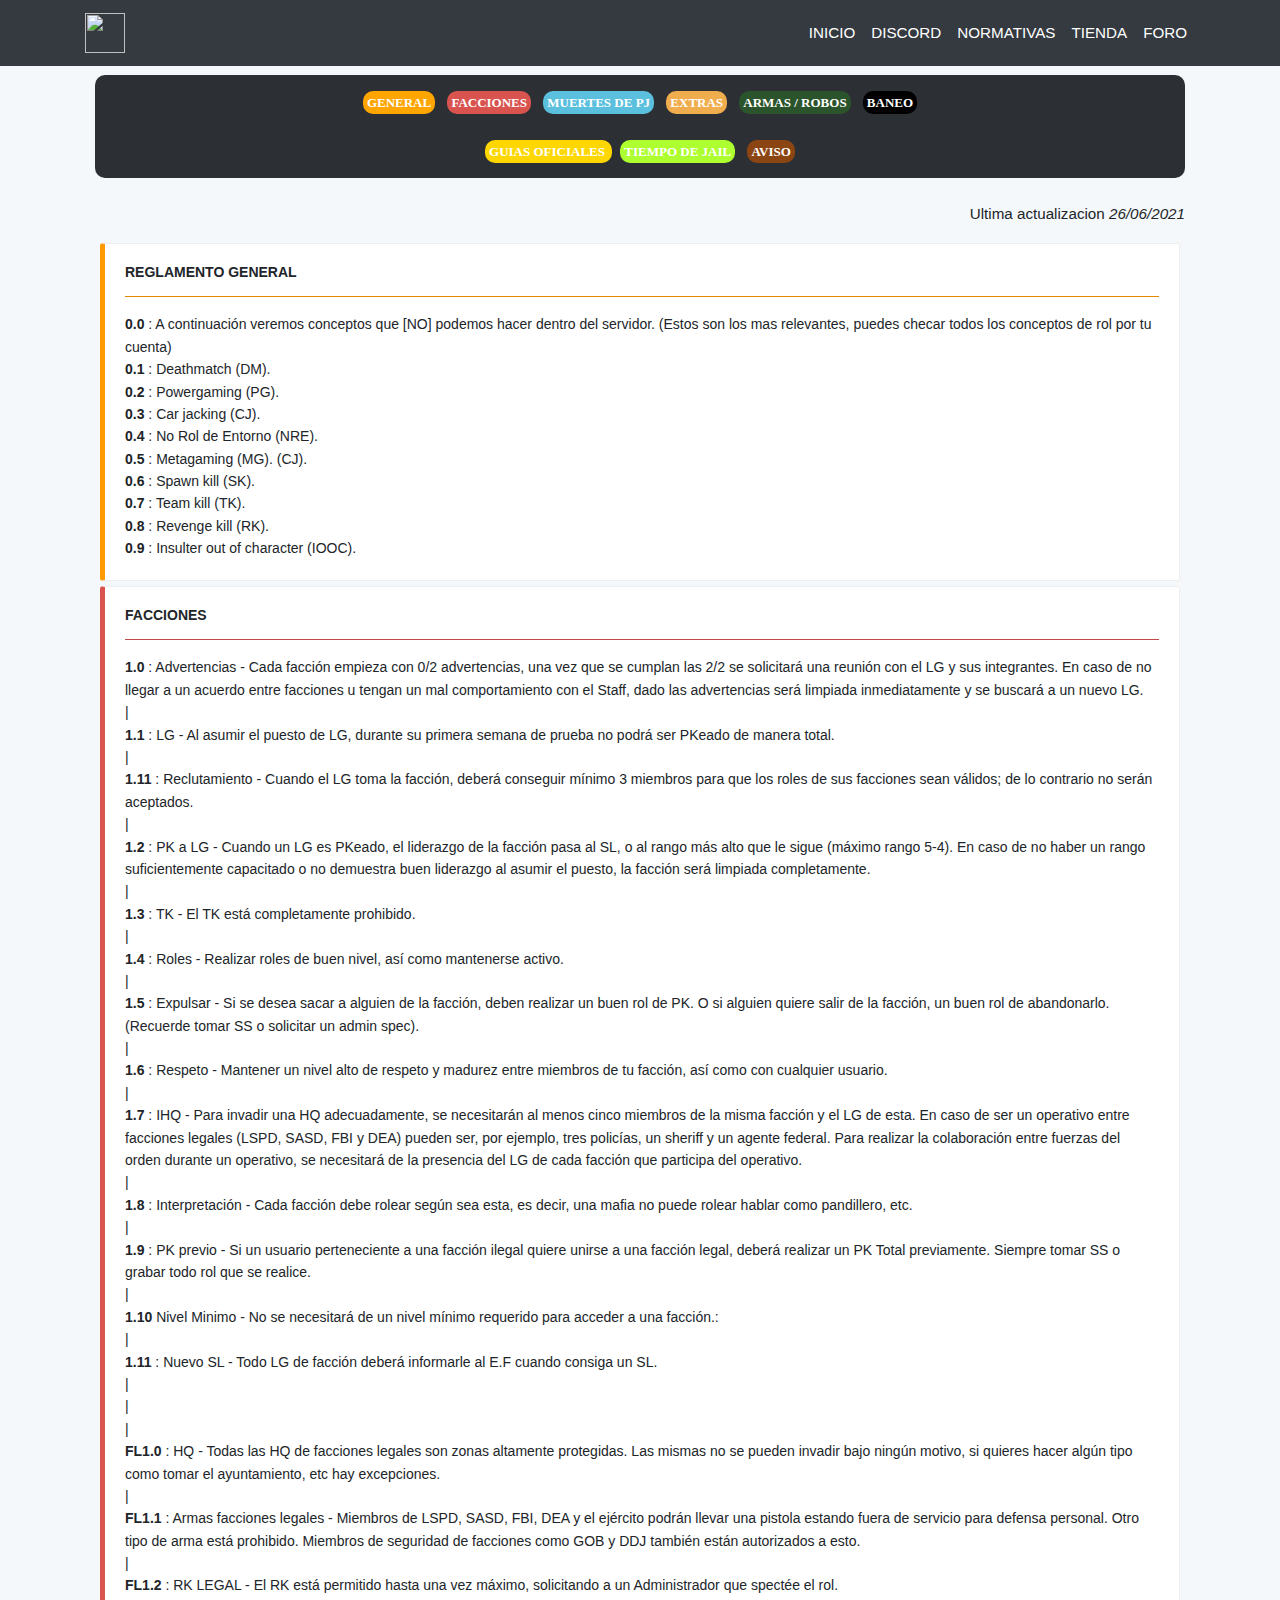
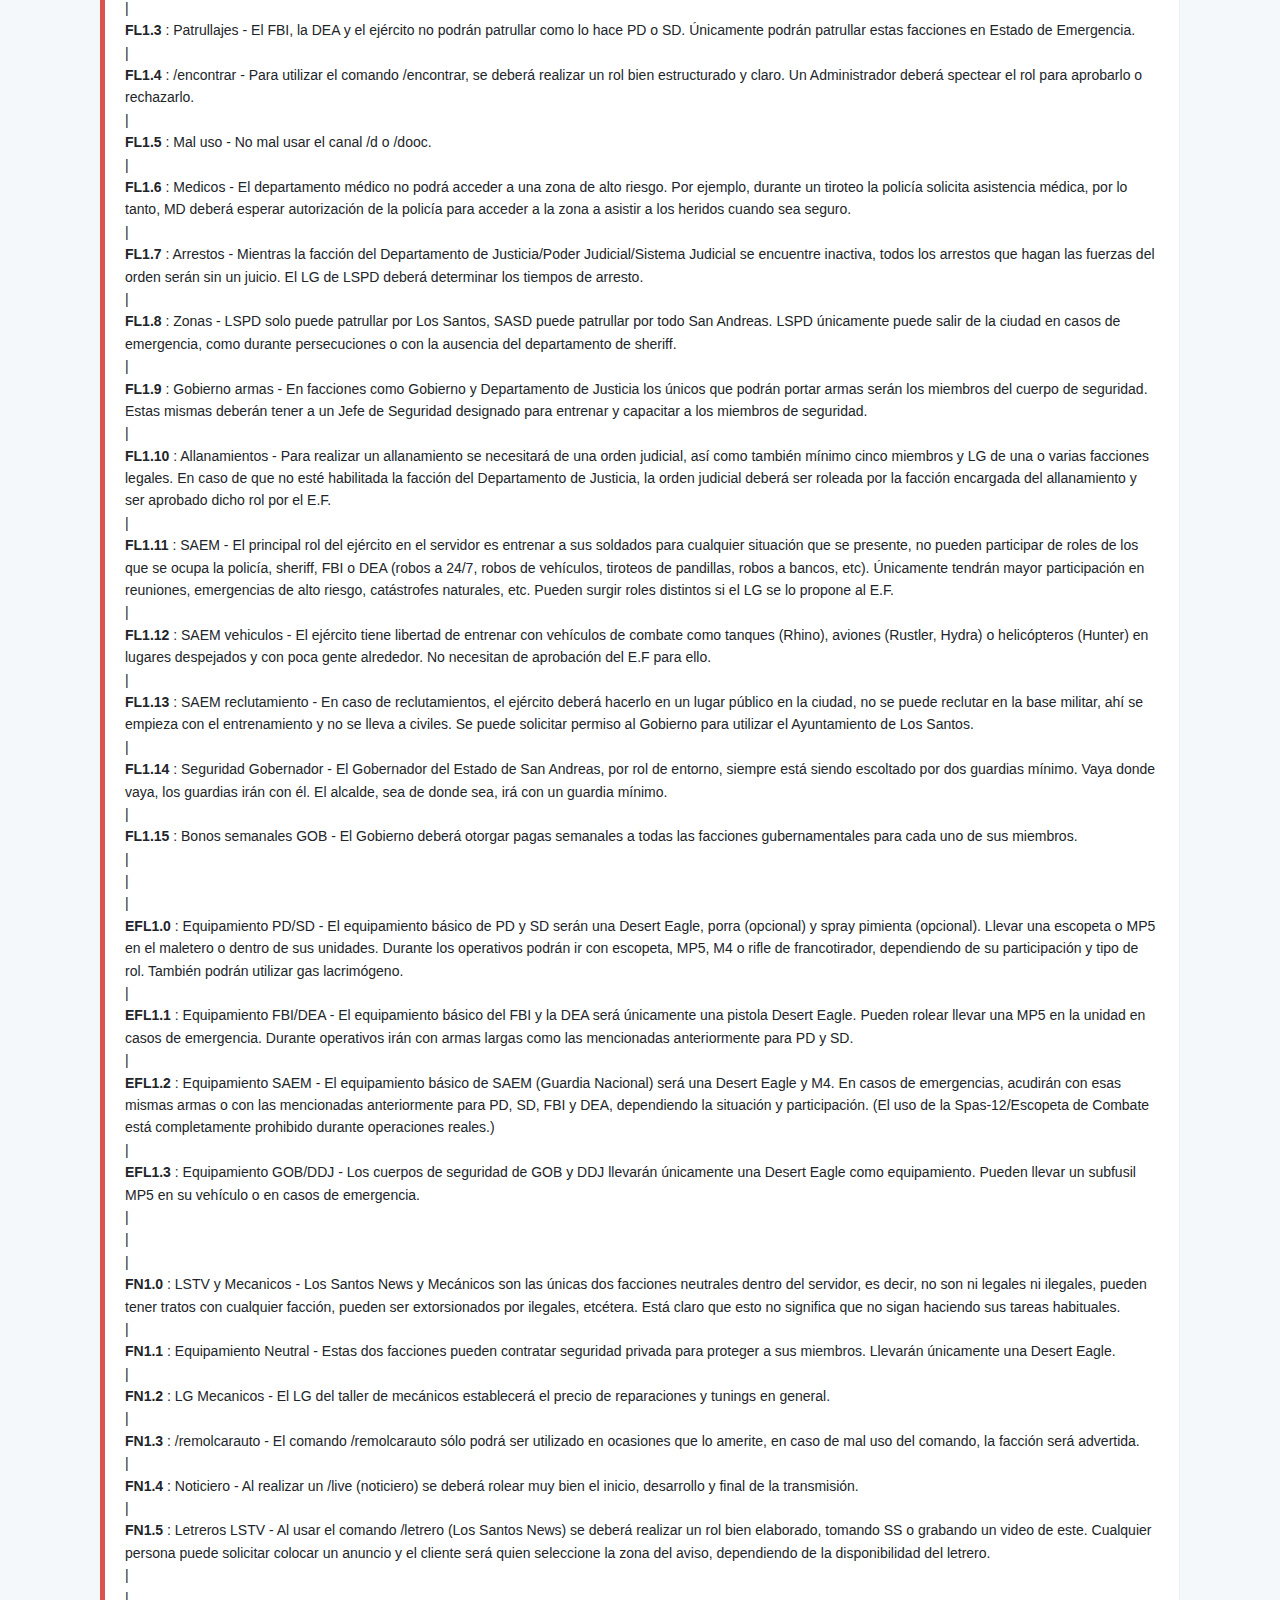
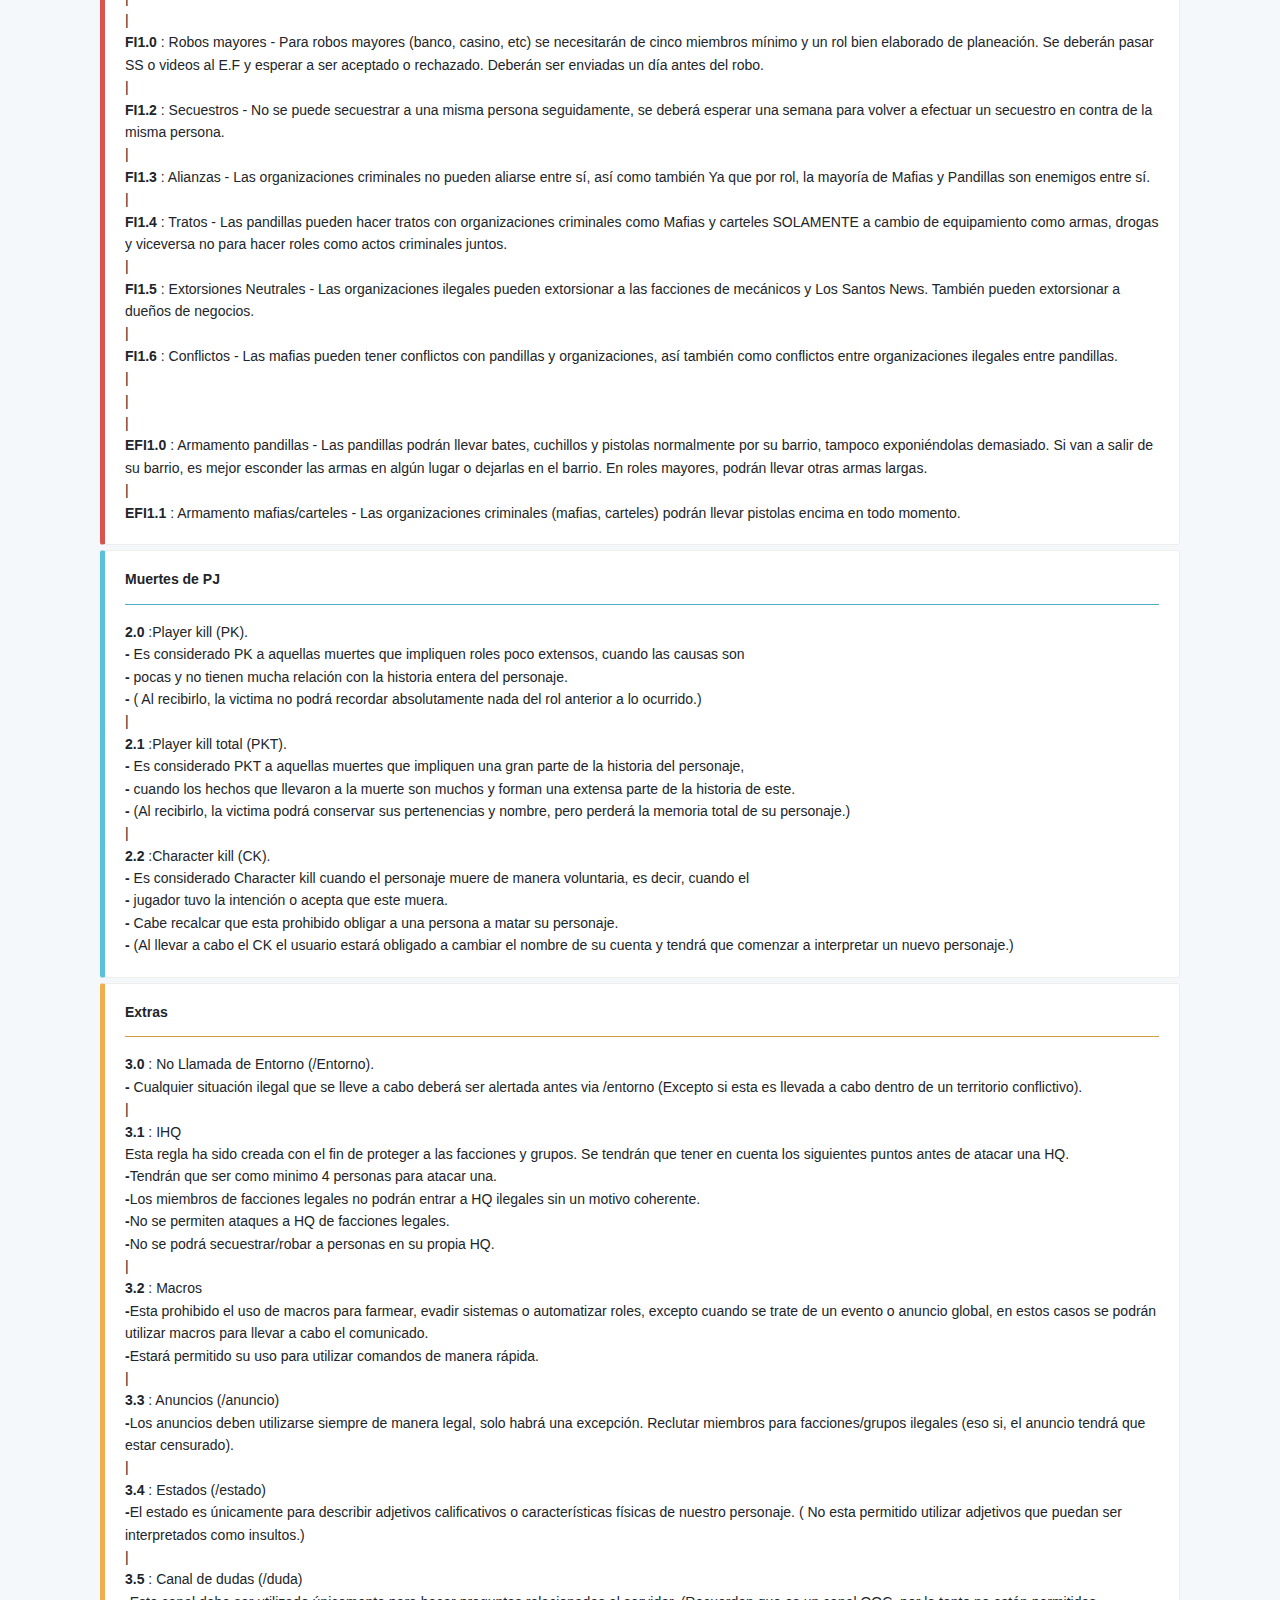
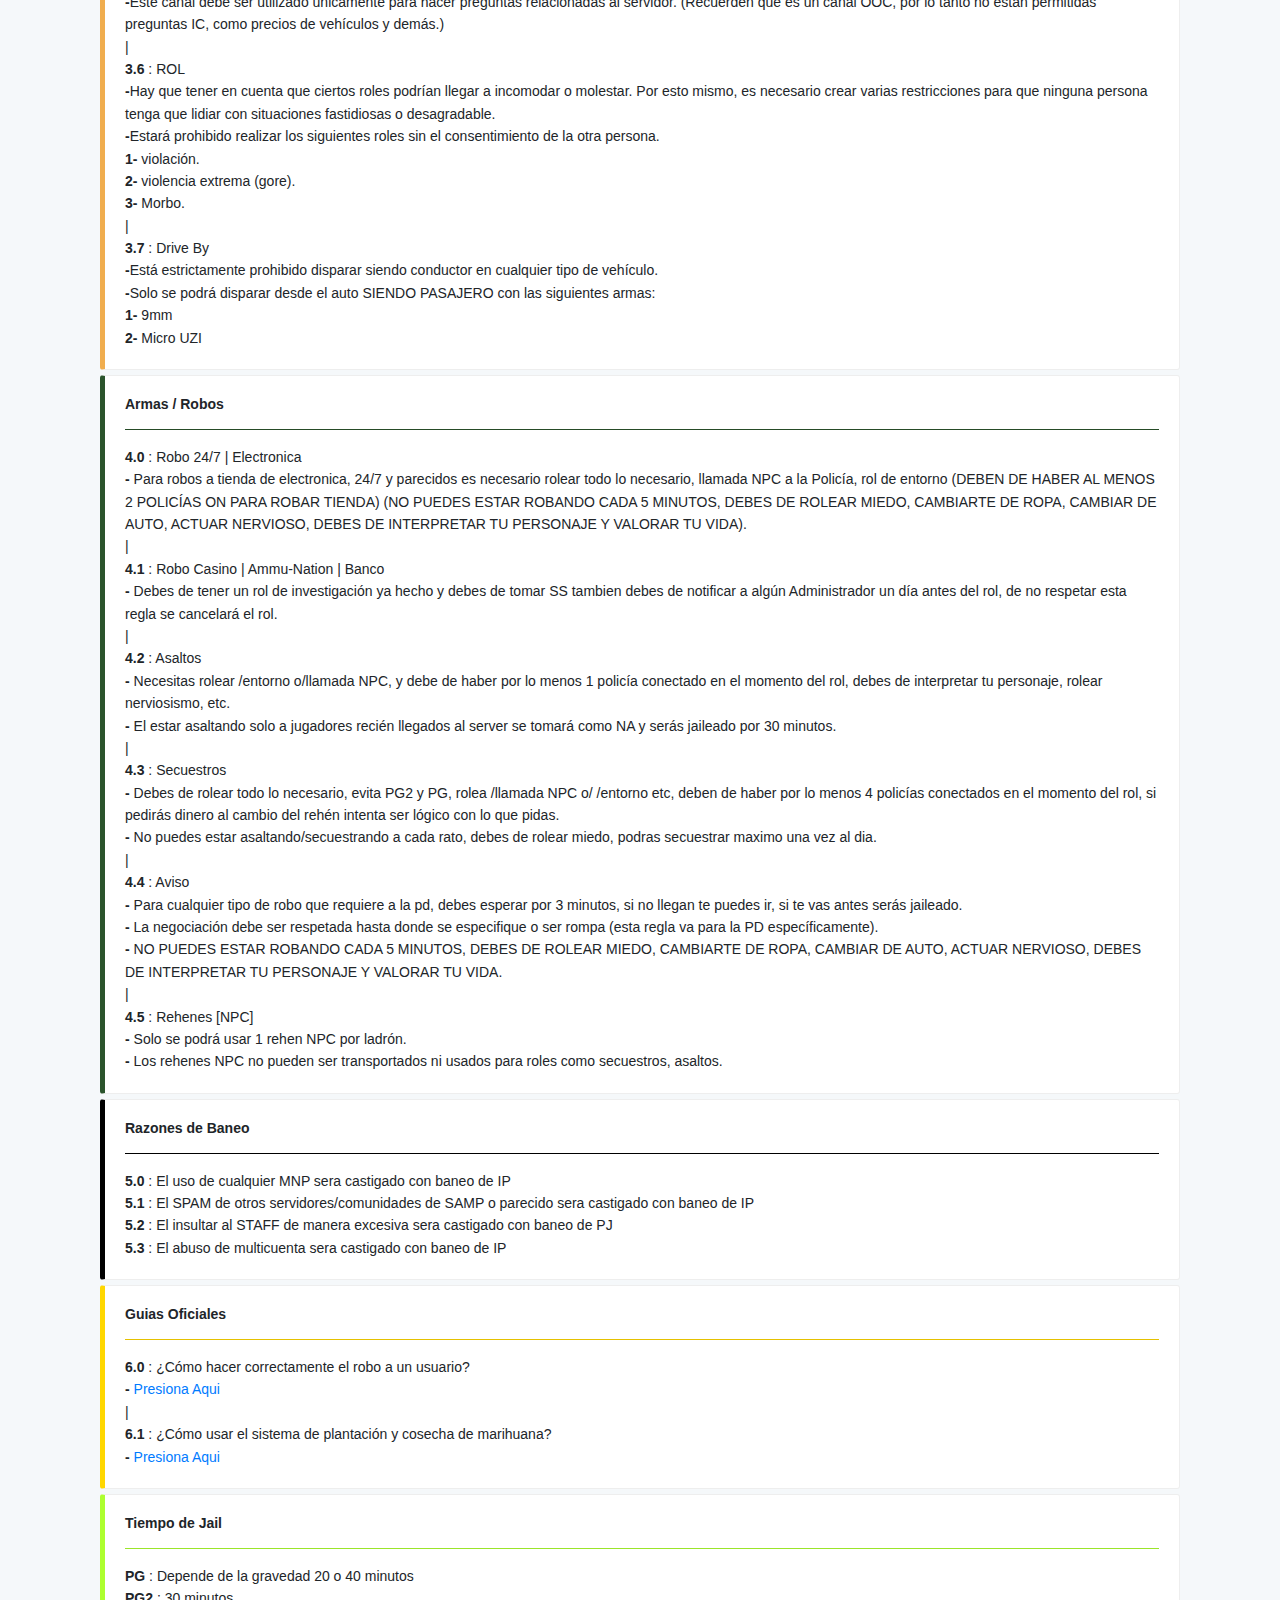
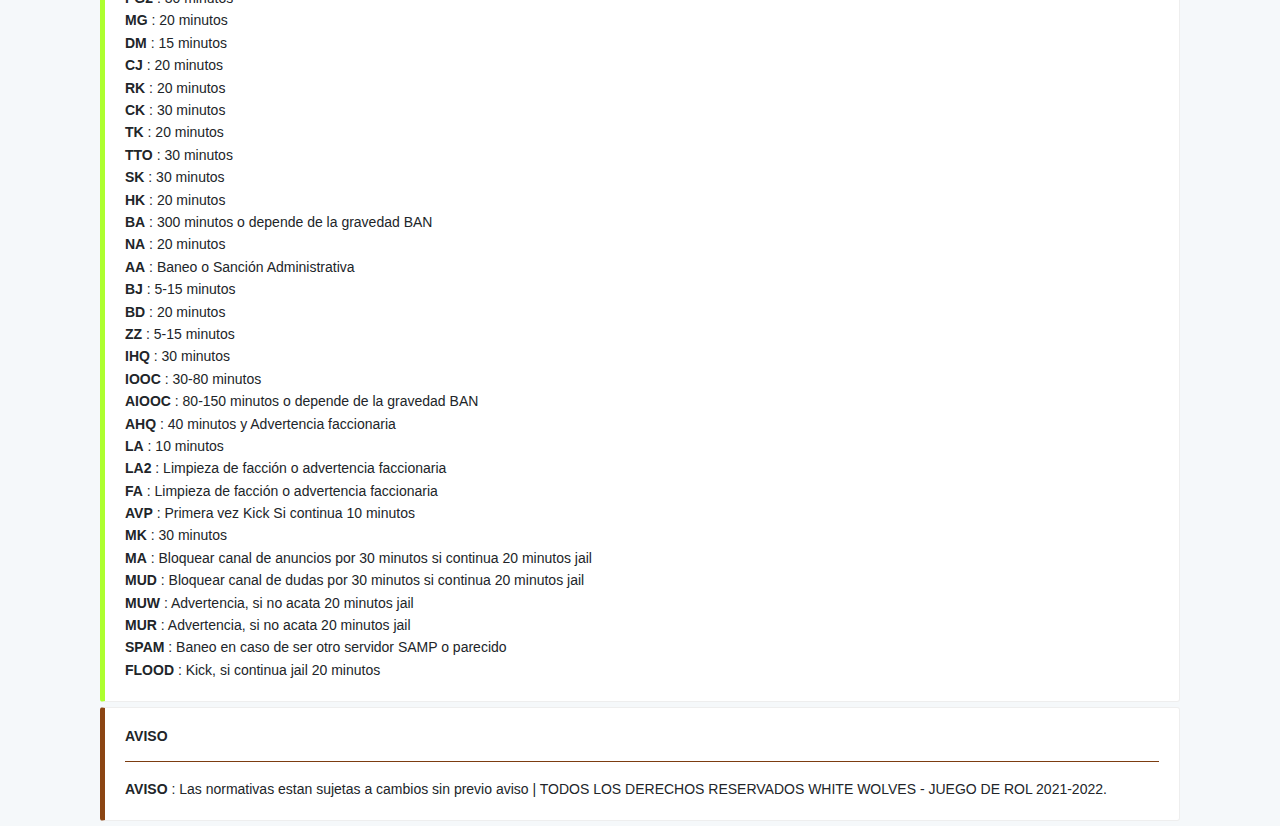
==== commit 52035eee: "Add files via upload" ====
--- a/reglas.html
+++ b/reglas.html
@@ -358,6 +358,9 @@
 <li class="nav-item">
 <a class="nav-link" href="reglas.html">Normativas</a>
 </li>
+<li class="nav-item">
+<a class="nav-link" href="https://whitewolvesshop.company.site/">Tienda</a>
+</li>
 <li>
 <a class="nav-link" href="#">Foro</a>
 </li>
@@ -408,6 +411,8 @@
 <p><strong>1.0</strong> : Advertencias - Cada facción empieza con 0/2 advertencias, una vez que se cumplan las 2/2 se solicitará una reunión con el LG y sus integrantes. En caso de no llegar a un acuerdo entre facciones u tengan un mal comportamiento con el Staff, dado las advertencias será limpiada inmediatamente y se buscará a un nuevo LG.</p>
 <p>|</p>
 <p><strong>1.1</strong> : LG - Al asumir el puesto de LG, durante su primera semana de prueba no podrá ser PKeado de manera total. </p>
+<p>|</p>
+<p><strong>1.11</strong> : Reclutamiento - Cuando el LG toma la facción, deberá conseguir mínimo 3 miembros para que los roles de sus facciones sean válidos; de lo contrario no serán aceptados. </p>
 <p>|</p>
 <p><strong>1.2</strong> : PK a LG - Cuando un LG es PKeado, el liderazgo de la facción pasa al SL, o al rango más alto que le sigue (máximo rango 5-4). En caso de no haber un rango suficientemente capacitado o no demuestra buen liderazgo al asumir el puesto, la facción será limpiada completamente.</p>
 <p>|</p>
